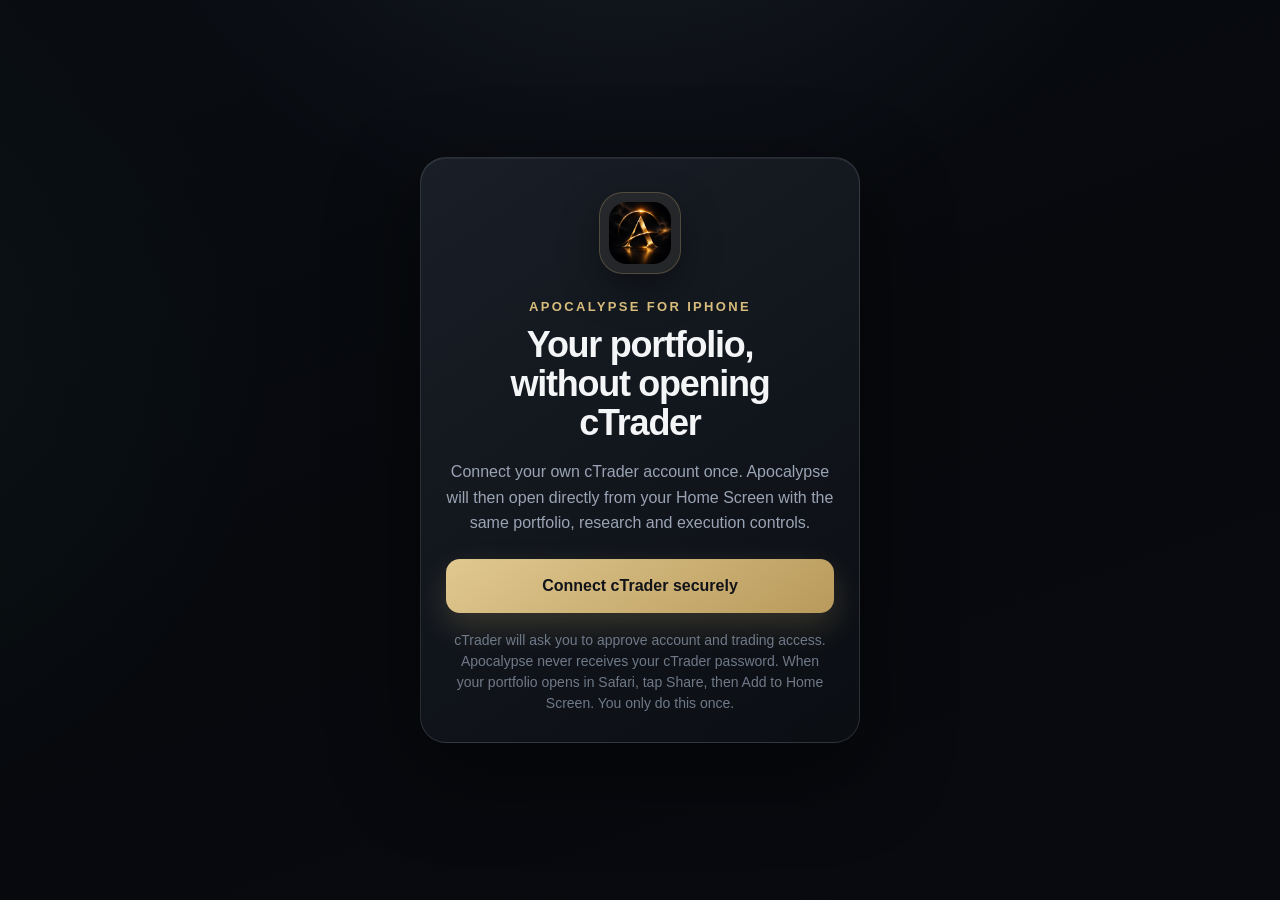
==== app/index.html @ 732d8599 "Deploy app from Apocalypse 5e89bddd8212" ====
<!doctype html>
<html lang="en">
  <head>
    <meta charset="UTF-8" />
    <meta name="viewport" content="width=device-width, initial-scale=1, viewport-fit=cover" />
    <meta
      http-equiv="Content-Security-Policy"
      content="default-src 'self'; connect-src 'self' https://*.workers.dev; img-src 'self' data:; font-src 'self'; style-src 'self' 'unsafe-inline'; script-src 'self'; manifest-src 'self'; worker-src 'self'; base-uri 'none'; form-action 'none'"
    />
    <meta name="color-scheme" content="dark" />
    <meta name="theme-color" content="#07090d" />
    <meta name="referrer" content="no-referrer" />
    <meta name="robots" content="noindex, nofollow, noarchive" />
    <meta name="apple-mobile-web-app-capable" content="yes" />
    <meta name="apple-mobile-web-app-status-bar-style" content="black-translucent" />
    <meta name="apple-mobile-web-app-title" content="Apocalypse" />
    <link rel="manifest" href="./manifest.webmanifest" />
    <link rel="apple-touch-icon" sizes="180x180" href="./icons/icon-180.png" />
    <link rel="icon" sizes="192x192" href="./icons/icon-192.png" type="image/png" />
    <title>Apocalypse</title>
    <script type="module" crossorigin src="../assets/app-BfrAyqJ_.js"></script>
    <link rel="stylesheet" crossorigin href="../assets/style-B-GkN7nJ.css">
  </head>
  <body>
    <div id="app" aria-live="polite"></div>
  </body>
</html>
---- assets/style-B-GkN7nJ.css ----
:root{--lightningcss-light: ;--lightningcss-dark:initial;color-scheme:dark;--font-caption:.75rem;--font-label:.8125rem;--font-secondary:.875rem;--font-compact:.9375rem;--font-body:1rem;color:#f3f5f7;background:#07090d;font-family:-apple-system,BlinkMacSystemFont,SF Pro Text,SF Pro Display,Inter,Segoe UI,sans-serif}html,body,#app{min-height:100%}html{-webkit-text-size-adjust:100%;-moz-text-size-adjust:100%;text-size-adjust:100%;font-size:100%}body{min-height:100vh;min-height:100dvh;font-size:var(--font-body);background:radial-gradient(circle at 50% 12%,#d7bc7c29,#0000 22rem),linear-gradient(155deg,#0d1117,#06080c 68%);margin:0}.standalone-entry{min-height:100vh;min-height:100dvh;padding:max(24px, env(safe-area-inset-top)) 20px max(24px, env(safe-area-inset-bottom));place-items:center;display:grid}.standalone-entry-card{text-align:center;background:linear-gradient(145deg,#1a2029f5,#0b0e13f7);border:1px solid #ffffff1f;border-radius:26px;justify-items:center;width:min(440px,100%);padding:34px 25px 28px;display:grid;box-shadow:0 28px 90px #0000007a,inset 0 1px #ffffff0f}.standalone-entry-mark{background:#d7bc7c14;border:1px solid #d7bc7c40;border-radius:24px;place-items:center;width:82px;height:82px;display:grid;box-shadow:0 16px 38px #0000005c}.standalone-entry-mark img{border-radius:18px;width:62px;height:62px}.standalone-entry-kicker{color:#d7bc7c;letter-spacing:.18em;font-size:var(--font-label);margin:25px 0 0;font-weight:850}.standalone-entry h1{letter-spacing:-.035em;max-width:330px;margin:12px 0 0;font-size:clamp(1.7rem,8vw,2.25rem);line-height:1.08}.standalone-entry-copy{color:#9aa4b4;font-size:var(--font-body);margin:17px 0 0;line-height:1.58}.standalone-connect{color:#111318;width:100%;min-height:54px;font-size:var(--font-body);background:linear-gradient(145deg,#e0c88f,#b99a5c);border-radius:14px;place-items:center;margin-top:24px;font-weight:850;text-decoration:none;display:grid;box-shadow:0 13px 32px #d7bc7c33}.standalone-entry small{color:#6f7988;font-size:var(--font-secondary);margin-top:17px;line-height:1.5}.standalone-entry-error{color:#ff9aa8;width:100%;font-size:var(--font-secondary);background:#ff738717;border:1px solid #ff738757;border-radius:12px;margin:19px 0 0;padding:11px 12px;line-height:1.45}.standalone-account-list{gap:10px;width:100%;margin-top:23px;display:grid}.standalone-account-option{color:#f3f5f7;text-align:left;width:100%;min-height:64px;font:inherit;-webkit-tap-highlight-color:transparent;background:#d7bc7c12;border:1px solid #d7bc7c3d;border-radius:14px;justify-items:start;gap:4px;padding:13px 15px;display:grid}.standalone-account-option strong{font-size:var(--font-body)}.standalone-account-option span{color:#929dad;font-size:var(--font-secondary)}.standalone-account-option:active{transform:scale(.985)}.standalone-account-option:disabled{opacity:.48}.standalone-account-option[data-loading=true]{opacity:1;border-color:#d7bc7c9e}.launch-screen{z-index:200;background:radial-gradient(circle at 50% 42%,#d7bc7c1a,#0000 16rem),radial-gradient(circle at 50% 112%,#4bd4a00f,#0000 25rem),linear-gradient(155deg,#0d1117,#06080c 68%);place-items:center;padding:28px;display:grid;position:fixed;inset:0}.launch-screen-core{z-index:1;text-align:center;justify-items:center;display:grid;position:relative;transform:translateY(-2vh)}.launch-emblem>span{backface-visibility:hidden;transform-origin:50%;will-change:transform;border:2px solid #0000;border-top-color:#d7bc7c;border-radius:50%;animation:1.35s linear infinite launch-spin;position:absolute;inset:-10px;transform:translateZ(0)}@keyframes launch-spin{0%{transform:translateZ(0)rotate(0)}to{transform:translateZ(0)rotate(1turn)}}@keyframes spin{to{transform:rotate(1turn)}}:root{--lightningcss-light: ;--lightningcss-dark:initial;color-scheme:dark;font-synthesis:none;--font-caption:.75rem;--font-label:.8125rem;--font-secondary:.875rem;--font-compact:.9375rem;--font-body:1rem;--canvas:#07090d;--canvas-raised:#0b0e13;--surface:#11151cf5;--surface-raised:#151a22;--surface-soft:#11161e;--line:#ffffff16;--line-strong:#ffffff25;--text:#f3f5f7;--muted:#9aa4b3;--quiet:#778291;--buy:#4bd4a0;--buy-strong:#79e7bd;--buy-soft:#4bd4a01f;--sell:#ff7387;--sell-strong:#ff9aa8;--sell-soft:#ff73871f;--gold:#d7bc7c;--gold-soft:#d7bc7c1f;--blue:#7898ff;--blue-soft:#7898ff1f;--amber:#f4ba67;--amber-soft:#f4ba671f;--portfolio:#0a84ff;--portfolio-soft:#0a84ff21;--radius-large:24px;--radius-medium:17px;--radius-small:12px;--shadow:0 18px 54px #00000047;font-family:-apple-system,BlinkMacSystemFont,SF Pro Text,SF Pro Display,Inter,Segoe UI,sans-serif}*{box-sizing:border-box}[hidden]{display:none!important}html{background:var(--canvas);-webkit-text-size-adjust:100%;-moz-text-size-adjust:100%;text-size-adjust:100%;overscroll-behavior-y:none;min-width:280px;min-height:100%;font-size:100%;overflow-x:hidden}body{min-width:280px;min-height:100vh;color:var(--text);font-size:var(--font-body);background:radial-gradient(circle at 50% -18rem, #717faa29, transparent 34rem), radial-gradient(circle at -10rem 24rem, #33a07912, transparent 27rem), linear-gradient(160deg, #090c11 0%, var(--canvas) 50%, #080a0f 100%);margin:0;overflow-x:hidden}body:before{z-index:-1;content:"";pointer-events:none;background-image:linear-gradient(#ffffff03 1px,#0000 1px),linear-gradient(90deg,#ffffff03 1px,#0000 1px);background-size:48px 48px;position:fixed;inset:0;-webkit-mask-image:linear-gradient(#000,#0000 70%);mask-image:linear-gradient(#000,#0000 70%)}body.launch-screen-open,body.entry-confirmation-open,body.activity-dialog-open,body.notifications-dialog-open,body.private-config-dialog-open,body.trading-status-dialog-open,body.guide-dialog-open,body.daily-alpha-run-dialog-open,body.ideas-method-dialog-open,html.modal-isolation-active,body.modal-isolation-active{overflow:hidden}body.modal-isolation-active{top:var(--modal-scroll-top,0);left:var(--modal-scroll-left,0);width:100%;position:fixed}dialog[open]{overscroll-behavior:contain}.launch-screen{z-index:200;opacity:1;background:radial-gradient(circle at 50% 42%,#d7bc7c1a,#0000 16rem),radial-gradient(circle at 50% 112%,#4bd4a00f,#0000 25rem),linear-gradient(155deg,#0d1117,#06080c 68%);place-items:center;padding:28px;transition:opacity .42s,visibility .42s;display:grid;position:fixed;inset:0}.launch-screen:before{content:"";background-image:linear-gradient(#ffffff03 1px,#0000 1px),linear-gradient(90deg,#ffffff03 1px,#0000 1px);background-size:46px 46px;position:absolute;inset:0;-webkit-mask-image:radial-gradient(circle,#000,#0000 68%);mask-image:radial-gradient(circle,#000,#0000 68%)}.launch-screen[data-state=leaving]{visibility:hidden;opacity:0;pointer-events:none}.launch-screen-core{z-index:1;text-align:center;justify-items:center;transition:transform .42s;display:grid;position:relative;transform:translateY(-2vh)}.launch-screen[data-state=leaving] .launch-screen-core{transform:translateY(-3vh)scale(.985)}.launch-emblem{border:1px solid #d7bc7c2b;border-radius:50%;place-items:center;width:96px;height:96px;margin-bottom:25px;display:grid;position:relative;box-shadow:0 0 65px #d7bc7c17}.launch-emblem:before,.launch-emblem:after{content:"";border-radius:50%;position:absolute}.launch-emblem:before{border:1px solid #d7bc7c1f;inset:-10px}.launch-emblem:after{border:1px solid #ffffff12;inset:9px}.launch-emblem>span{border:2px solid #0000;border-top-color:var(--gold);backface-visibility:hidden;transform-origin:50%;will-change:transform;border-radius:50%;animation:1.35s linear infinite launch-spin;position:absolute;inset:-10px;transform:translateZ(0)}.launch-emblem img{z-index:2;filter:drop-shadow(0 10px 24px #00000073);border-radius:18px;width:62px;height:62px;position:relative}.launch-screen-core>p{color:var(--gold);font-size:var(--font-label);letter-spacing:.2em;margin:0;font-weight:850}.launch-screen-core>h2{color:#eef0f3;letter-spacing:-.035em;margin:10px 0 0;font-size:clamp(1.25rem,5vw,1.65rem);font-weight:730}.launch-progress{background:linear-gradient(90deg,#0000,#d7bc7c38,#0000);border-radius:999px;width:154px;height:2px;margin-top:26px}button,input{font:inherit}button{cursor:pointer;-webkit-tap-highlight-color:transparent}button:disabled,input:disabled{cursor:wait;opacity:.55}button:focus-visible,input:focus-visible{outline-offset:3px;outline:2px solid #7898ffcc}.sr-only{clip:rect(0, 0, 0, 0);white-space:nowrap;border:0;width:1px;height:1px;padding:0;position:absolute;overflow:hidden}.dashboard-shell{width:min(1240px,100%);padding:max(20px, calc(env(safe-area-inset-top) + 8px)) 18px max(34px, env(safe-area-inset-bottom));margin:0 auto}.topbar{z-index:20;top:max(8px, calc(env(safe-area-inset-top) + 8px));background:linear-gradient(#07090d 72%,#07090d00);justify-content:space-between;align-items:center;gap:18px;min-height:72px;margin:0 -8px;padding:10px 8px;display:flex;position:sticky}.brand-lockup,.brand-copy,.connection-pill,.net-worth-heading,.net-worth-meta,.health-card-heading,.panel-heading,.position-card-header,.position-identity,.position-status,.chart-heading,.position-sizing>div,.queue-identity{align-items:center;display:flex}.brand-lockup{gap:12px;min-width:0}.brand-mark{filter:drop-shadow(0 8px 15px #00000061);flex:0 0 42px;width:42px;height:42px;position:relative}.brand-mark img{width:100%;height:100%;display:block}.brand-copy{flex-direction:column;align-items:flex-start;gap:5px;min-width:0}.brand-copy h1{letter-spacing:.16em;margin:0;font-size:clamp(1.02rem,3vw,1.22rem);font-weight:800;line-height:1}.connection-pill{max-width:100%;color:var(--muted);font-size:var(--font-secondary);white-space:nowrap;gap:7px;font-weight:600}.connection-pill span:last-child{text-overflow:ellipsis;overflow:hidden}.connection-dot{background:var(--amber);width:6px;height:6px;box-shadow:0 0 0 3px var(--amber-soft);border-radius:50%;flex:0 0 6px}.connection-pill[data-state=ready] .connection-dot{background:var(--buy);box-shadow:0 0 0 3px var(--buy-soft)}.connection-pill[data-state=error] .connection-dot{background:var(--sell);box-shadow:0 0 0 3px var(--sell-soft)}.topbar-actions{flex:none;align-items:center;gap:8px;display:flex}.guide-button,.activity-button,.notification-button,.private-config-button{border:1px solid var(--line-strong);width:44px;height:44px;color:var(--muted);background:#ffffff08;border-radius:12px;place-items:center;padding:0;transition:border-color .16s,background .16s,color .16s,transform .16s;display:grid}.guide-button:hover,.activity-button:hover,.notification-button:hover,.private-config-button:hover{background:var(--gold-soft);color:var(--gold);border-color:#d7bc7c5c;transform:translateY(-1px)}.guide-button svg,.activity-button svg,.notification-button svg,.private-config-button svg{fill:none;stroke:currentColor;stroke-linecap:round;stroke-linejoin:round;stroke-width:1.7px;width:20px;height:20px;overflow:visible}.notification-button,.private-config-button{position:relative}.private-config-indicator{background:var(--amber);box-sizing:content-box;border:2px solid #131820;border-radius:50%;width:7px;height:7px;position:absolute;bottom:6px;right:6px}.private-config-button[data-state=ready] .private-config-indicator{background:var(--buy)}.private-config-button[data-state=missing]{color:var(--amber);border-color:#f4ba6757}.notification-button[data-state=attention]{background:var(--sell-soft);color:var(--sell-strong);border-color:#ff738775}.notification-button[data-state=attention]:hover{color:#ffc0c9;background:#ff73872e;border-color:#ff7387ad}.notification-count{border:2px solid var(--canvas);background:var(--sell);color:#1b070a;min-width:16px;height:16px;font-size:var(--font-caption);font-variant-numeric:tabular-nums;border-radius:999px;place-items:center;padding:0 4px;font-weight:900;line-height:1;display:grid;position:absolute;top:-5px;right:-5px}.pull-refresh-indicator{--pull-distance:0px;--pull-rotation:0deg;z-index:24;top:calc(env(safe-area-inset-top) + 82px);min-height:42px;color:var(--muted);font-size:var(--font-secondary);opacity:0;pointer-events:none;transform:translate(-50%, calc(-100% - 18px + var(--pull-distance)));-webkit-backdrop-filter:blur(18px)saturate(130%);backdrop-filter:blur(18px)saturate(130%);background:#10141bf0;border:1px solid #d7bc7c47;border-radius:999px;align-items:center;gap:9px;padding:7px 13px 7px 8px;font-weight:760;transition:opacity .14s,border-color .16s,color .16s,transform 80ms linear;display:flex;position:fixed;left:50%;box-shadow:0 14px 34px #00000052,inset 0 1px #ffffff0d}.pull-refresh-indicator[data-state=pulling],.pull-refresh-indicator[data-state=ready],.pull-refresh-indicator[data-state=refreshing],.pull-refresh-indicator[data-state=complete],.pull-refresh-indicator[data-state=error]{opacity:1}.pull-refresh-symbol{background:var(--gold-soft);width:28px;height:28px;color:var(--gold);border:1px solid #d7bc7c38;border-radius:50%;flex:0 0 28px;place-items:center;display:grid}.pull-refresh-symbol svg{fill:none;stroke:currentColor;stroke-linecap:round;stroke-linejoin:round;stroke-width:1.8px;width:15px;transform:rotate(var(--pull-rotation));transition:transform 90ms linear}.pull-refresh-indicator[data-state=ready]{color:var(--text);border-color:#d7bc7c85}.pull-refresh-indicator[data-state=refreshing] .pull-refresh-symbol svg{animation:.8s linear infinite spin}.pull-refresh-indicator[data-state=complete]{color:var(--buy-strong);border-color:#4bd4a061}.pull-refresh-indicator[data-state=error]{color:var(--sell-strong);border-color:#ff73876b}.net-worth-panel,.health-card,.panel{border:1px solid var(--line);box-shadow:var(--shadow)}.net-worth-panel{border-radius:var(--radius-large);background:radial-gradient(circle at 90% 15%,#d7bc7c17,#0000 18rem),linear-gradient(135deg,#1d232cfa,#0d1117fa);grid-template-columns:minmax(0,1fr) minmax(250px,.42fr);align-items:center;gap:clamp(24px,4vw,52px);min-height:210px;padding:clamp(26px,5vw,48px);display:grid;position:relative;overflow:hidden}.net-worth-overview{min-width:0}.net-worth-panel:after{content:"";pointer-events:none;border:1px solid #d7bc7c1c;border-radius:50%;width:280px;height:280px;position:absolute;bottom:-96px;right:-48px;box-shadow:0 0 0 34px #d7bc7c06,0 0 0 68px #d7bc7c05}.net-worth-heading{z-index:1;justify-content:space-between;gap:18px;position:relative}.net-worth-badges{flex-direction:column;flex:none;align-items:flex-end;gap:7px;display:flex}.eyebrow{color:var(--muted);font-size:var(--font-secondary);letter-spacing:.16em;text-transform:uppercase;margin:0 0 9px;font-weight:800}.net-worth-value{font-variant-numeric:tabular-nums;letter-spacing:-.06em;font-size:clamp(2.35rem,8vw,4.65rem);font-weight:760;line-height:.98;display:block}.live-badge,.count-badge{border:1px solid var(--line-strong);color:var(--muted);font-size:var(--font-label);letter-spacing:.08em;border-radius:999px;flex:none;font-weight:800}.live-badge{background:var(--buy-soft);color:var(--buy-strong);border-color:#4bd4a040;align-self:flex-start;padding:7px 10px}.count-badge{text-align:center;min-width:28px;padding:6px 9px}.net-worth-meta{z-index:1;color:var(--muted);font-size:var(--font-compact);align-items:stretch;gap:0;margin-top:23px;position:relative}.net-worth-stat{align-content:center;gap:4px;min-width:150px;padding-right:28px;display:grid}.net-worth-stat+.net-worth-stat{border-left:1px solid var(--line-strong);padding-left:28px;padding-right:0}.net-worth-meta strong{color:var(--text);font-variant-numeric:tabular-nums;font-size:1.08rem}.net-worth-meta small{color:var(--quiet);font-size:var(--font-label)}.nasdaq-day-card{z-index:1;background:radial-gradient(circle at 100% 0,#f4ba6721,#0000 58%),linear-gradient(135deg,#f4ba6713,#ffffff06 72%);border:1px solid #f4ba6740;border-radius:18px;grid-template-columns:42px minmax(0,1fr);align-items:center;gap:14px;min-width:0;min-height:142px;padding:22px;display:grid;position:relative;overflow:hidden;box-shadow:inset 0 1px #ffffff0e,0 14px 34px #0003}.nasdaq-day-mark{background:var(--amber-soft);width:42px;height:42px;color:var(--amber);font-size:var(--font-body);border:1px solid #f4ba6745;border-radius:13px;place-items:center;font-weight:900;display:grid}.nasdaq-day-copy{z-index:1;gap:4px;min-width:0;display:grid;position:relative}.nasdaq-day-copy>span{color:var(--quiet);font-size:var(--font-caption);letter-spacing:.1em;font-weight:850}.nasdaq-day-copy>strong{color:var(--amber);letter-spacing:-.02em;font-size:1.08rem}.nasdaq-day-copy>small{color:var(--muted);font-size:var(--font-label);line-height:1.4}.nasdaq-day-card[data-state=open] .nasdaq-day-mark{background:var(--buy-soft);color:var(--buy-strong);border-color:#4bd4a040}.nasdaq-day-card[data-state=open]{background:radial-gradient(circle at 100% 0,#4bd4a01f,#0000 58%),linear-gradient(135deg,#4bd4a011,#ffffff06 72%);border-color:#4bd4a038}.nasdaq-day-card[data-state=open] .nasdaq-day-copy>strong{color:var(--buy-strong)}.positive{color:var(--buy-strong)!important}.negative{color:var(--sell-strong)!important}.neutral{color:var(--text)!important}.trade-composer{grid-template-columns:repeat(2,minmax(0,1fr));gap:10px;margin-top:12px;display:grid}.prompt-form{border:1px solid var(--line);border-radius:var(--radius-medium);background:#0f131af5;grid-template-columns:minmax(0,1fr) auto;min-width:0;transition:border-color .16s,box-shadow .16s;display:grid;overflow:hidden;box-shadow:0 12px 35px #0003}.prompt-form:focus-within{box-shadow:0 0 0 3px #7898ff14}.buy-prompt:focus-within{border-color:#4bd4a066}.sell-prompt:focus-within{border-color:#ff738766}.prompt-form input{width:100%;min-width:0;min-height:58px;color:var(--text);font-size:var(--font-body);text-transform:uppercase;background:0 0;border:0;outline:0;padding:0 18px;font-weight:650}.prompt-form input::placeholder{color:var(--quiet);text-transform:none;font-weight:500}.prompt-form button{min-width:92px;font-size:var(--font-secondary);letter-spacing:.09em;border:0;border-radius:11px;margin:6px;padding:0 17px;font-weight:900;transition:filter .16s,transform .16s}.prompt-form button:hover{filter:brightness(1.08);transform:translateY(-1px)}.buy-prompt button{background:var(--buy);color:#07120e}.sell-prompt button{background:var(--sell);color:#19080b}.notice{z-index:90;bottom:max(18px, env(safe-area-inset-bottom));border:1px solid var(--line-strong);width:min(390px,100% - 24px);color:var(--text);opacity:0;-webkit-backdrop-filter:blur(18px);backdrop-filter:blur(18px);pointer-events:none;background:#151a22f0;border-radius:15px;grid-template-columns:auto minmax(0,1fr);align-items:center;gap:11px;padding:12px 14px;transition:opacity .18s,transform .18s;display:grid;position:fixed;left:50%;overflow:hidden;transform:translate(-50%,10px)scale(.985);box-shadow:0 18px 56px #0000006b,inset 0 1px #ffffff0b}.notice.is-visible{opacity:1;transform:translate(-50%)scale(1)}.notice-icon{background:var(--gold-soft);width:28px;height:28px;color:var(--gold);font-size:var(--font-secondary);border:1px solid #d7bc7c40;border-radius:50%;place-items:center;font-weight:900;display:grid}.notice-copy{gap:2px;min-width:0;display:grid}.notice-copy strong{font-size:var(--font-compact);font-weight:740;line-height:1.35}.notice-copy small{color:var(--muted);font-size:var(--font-label);line-height:1.4}.notice[data-kind=success]{border-color:#4bd4a042}.notice[data-kind=success] .notice-icon{background:var(--buy-soft);color:var(--buy-strong);border-color:#4bd4a047}.notice[data-kind=warning]{border-color:#f4ba674d}.notice[data-kind=warning] .notice-icon{background:var(--amber-soft);color:var(--amber);border-color:#f4ba674d}.notice[data-kind=error]{border-color:#ff73874d}.notice[data-kind=error] .notice-icon{background:var(--sell-soft);color:var(--sell-strong);border-color:#ff73874d}.health-grid{grid-template-columns:minmax(0,1fr);align-items:start;margin-top:10px;display:grid}.health-card{border-radius:var(--radius-medium);background:var(--surface);min-width:0;min-height:112px;padding:18px 20px}.health-card-heading{color:var(--muted);font-size:var(--font-secondary);justify-content:space-between;gap:14px;font-weight:700}.health-card-heading strong{color:var(--text);font-variant-numeric:tabular-nums;font-size:1.04rem}.health-card-heading small{color:var(--muted);font-size:var(--font-secondary);font-weight:650}.margin-track{background:#090c11;border:1px solid #ffffff0e;border-radius:999px;height:11px;margin:16px 0 10px;position:relative;overflow:hidden}.margin-track:before,.margin-track:after{z-index:2;content:"";background:#ffffff24;width:1px;position:absolute;top:0;bottom:0}.margin-track:before{left:50%}.margin-track:after{left:80%}.margin-track>span{border-radius:inherit;background:linear-gradient(90deg, #4a9d82, var(--buy));width:0;height:100%;transition:width .42s,background .22s;display:block;box-shadow:0 0 16px #4bd4a040}.margin-budget[data-tone=warning] .margin-track>span{background:linear-gradient(90deg, var(--buy), var(--amber));box-shadow:0 0 16px #f4ba673d}.margin-budget[data-tone=danger] .margin-track>span{background:linear-gradient(90deg, var(--amber), var(--sell));box-shadow:0 0 16px #ff738740}.health-card>small{color:var(--quiet);font-size:var(--font-secondary)}.system-notifications-list{overscroll-behavior:contain;scrollbar-color:var(--line-strong) transparent;gap:7px;max-height:min(570px,100dvh - 230px);margin-top:20px;display:grid;overflow-y:auto}.notifications-summary{color:var(--muted);font-size:var(--font-secondary);margin-top:5px;display:block}.notifications-empty{border:1px dashed var(--line);min-height:170px;color:var(--muted);text-align:center;border-radius:15px;place-content:center;justify-items:center;gap:9px;display:grid}.notifications-empty span{background:var(--buy-soft);width:38px;height:38px;color:var(--buy-strong);border:1px solid #4bd4a038;border-radius:12px;place-items:center;font-weight:900;display:grid}.notifications-empty strong{font-size:var(--font-compact)}.notifications-dialog .activity-card{background:radial-gradient(circle at 100% 0,#ff738712,#0000 16rem),linear-gradient(145deg,#1a2029,#0e1218)}.system-notification-row{background:#ff73870b;border:1px solid #ff738724;border-radius:13px;grid-template-columns:minmax(0,1fr) auto;align-items:center;gap:10px;padding:11px 12px;display:grid}.system-notification-row+.system-notification-row{margin-top:1px}.system-notification-row p{color:var(--text);font-size:var(--font-secondary);margin:0;font-weight:650;line-height:1.4}.notification-resolve-button{border:1px solid var(--line-strong);min-height:34px;color:var(--muted);font-size:var(--font-label);background:#ffffff09;border-radius:9px;padding:0 10px;font-weight:780}.notification-resolve-button:hover{color:var(--buy-strong);border-color:#4bd4a047}.notification-resolve-button.confirming{background:var(--amber-soft);color:var(--amber);border-color:#f4ba6759}.panel{border-radius:var(--radius-large);background:var(--surface);margin-top:12px;padding:clamp(17px,3vw,24px)}.panel-heading{justify-content:space-between;gap:14px}.panel-heading h2{letter-spacing:-.025em;margin:0;font-size:1.22rem}.portfolio-heading{align-items:flex-end}.updated-time{color:var(--quiet);font-size:var(--font-secondary);white-space:nowrap}.portfolio-tabs{border:1px solid var(--line);background:#0b0f14;border-radius:15px;grid-template-columns:repeat(2,minmax(0,1fr));gap:7px;margin:20px 0 14px;padding:5px;display:grid}.portfolio-tab{min-height:50px;color:var(--muted);font-size:var(--font-compact);background:0 0;border:1px solid #0000;border-radius:11px;justify-content:center;align-items:center;gap:10px;font-weight:760;transition:color .16s,background .16s,border-color .16s;display:flex}.portfolio-tab strong{min-width:23px;height:23px;color:inherit;font-size:var(--font-label);background:#ffffff0e;border-radius:999px;place-items:center;display:grid}.portfolio-tab[data-side=buy][aria-selected=true]{background:var(--buy-soft);color:var(--buy-strong);border-color:#4bd4a038}.portfolio-tab[data-side=sell][aria-selected=true]{background:var(--sell-soft);color:var(--sell-strong);border-color:#ff738738}.position-grid{grid-template-columns:repeat(auto-fit,minmax(min(100%,340px),1fr));gap:11px;display:grid}.position-card{border:1px solid var(--line);border-radius:var(--radius-medium);background:linear-gradient(150deg,#171c24fa,#0d1117fa);min-width:0;padding:18px;transition:border-color .18s,transform .18s,box-shadow .18s;position:relative;overflow:hidden;box-shadow:0 14px 38px #0003}.position-card:before{content:"";background:linear-gradient(90deg,#0000,#4bd4a09e,#0000);height:1px;position:absolute;top:0;left:24px;right:24px}.position-card[data-side=sell]:before{background:linear-gradient(90deg,#0000,#ff73879e,#0000)}.position-card:hover{border-color:var(--line-strong);transform:translateY(-2px);box-shadow:0 18px 46px #00000047}.position-card-header{justify-content:space-between;align-items:flex-start;gap:14px}.position-identity{gap:11px;min-width:0}.position-monogram{background:var(--buy-soft);width:42px;height:42px;color:var(--buy-strong);font-size:var(--font-secondary);letter-spacing:-.02em;border:1px solid #4bd4a038;border-radius:12px;flex:0 0 42px;place-items:center;font-weight:900;display:grid}.position-monogram[data-side=sell]{background:var(--sell-soft);color:var(--sell-strong);border-color:#ff738738}.position-identity h3{letter-spacing:-.02em;margin:0;font-size:1.08rem}.position-identity p{max-width:170px;color:var(--muted);font-size:var(--font-secondary);text-overflow:ellipsis;white-space:nowrap;margin:4px 0 0;overflow:hidden}.stock-price{font-variant-numeric:tabular-nums;letter-spacing:.01em;font-weight:760;color:#cbd2dc!important;font-size:var(--font-label)!important}.stock-price[data-state=loading]{font-weight:650;color:var(--quiet)!important}.position-outcome{flex:none;justify-items:end;gap:4px;display:grid}.position-outcome span{color:var(--quiet);font-size:var(--font-label)}.position-pnl{color:var(--text);font-size:var(--font-body);font-variant-numeric:tabular-nums;white-space:nowrap}.thesis-conviction{--conviction-color:var(--buy);justify-items:end;gap:3px;margin-top:5px;display:grid}.thesis-conviction[data-level="1"]{--conviction-color:var(--sell)}.thesis-conviction[data-level="2"]{--conviction-color:var(--amber)}.thesis-conviction[data-level="3"]{--conviction-color:#77c99f}.thesis-conviction[data-level="4"],.thesis-conviction[data-level="5"]{--conviction-color:var(--buy)}.thesis-conviction-bars{align-items:stretch;gap:3px;height:15px;display:flex}.thesis-conviction-bars i{background:#354151;border-radius:3px;width:7px;display:block}.thesis-conviction-bars i.active{background:var(--conviction-color);box-shadow:0 0 8px #4bd4a038}.thesis-conviction[data-level="1"] .thesis-conviction-bars i.active{box-shadow:0 0 8px #ff73873d}.thesis-conviction[data-level="2"] .thesis-conviction-bars i.active{box-shadow:0 0 8px #f4ba6738}.thesis-conviction>small{color:var(--muted);font-size:var(--font-label);white-space:nowrap;font-weight:680;line-height:1}.thesis-conviction[data-level="1"]>small{color:var(--sell-strong)}.thesis-conviction[data-level="2"]>small{color:var(--amber)}.thesis-conviction[data-state=loading]{animation:1.8s ease-in-out infinite breathe}.position-status{justify-content:space-between;gap:8px;min-height:28px;margin-top:14px}.signal-badge,.protection-pill{border:1px solid var(--line);min-height:25px;font-size:var(--font-label);white-space:nowrap;border-radius:999px;align-items:center;padding:0 9px;font-weight:790;display:inline-flex}.signal-badge.strongly-bullish,.signal-badge.bullish{background:var(--buy-soft);color:var(--buy-strong);border-color:#4bd4a03d}.signal-badge.strongly-bearish,.signal-badge.bearish{background:var(--sell-soft);color:var(--sell-strong);border-color:#ff73873d}.signal-badge.neutral,.signal-badge.loading,.signal-badge.pending{background:#ffffff09;color:var(--muted)!important}.signal-badge.loading{animation:1.8s ease-in-out infinite breathe}.protection-pill.protected{color:var(--buy-strong);border-color:#4bd4a029}.protection-pill.attention{color:var(--sell-strong);border-color:#ff738733}.position-chart{background:#06090d85;border:1px solid #ffffff0e;border-radius:13px;margin-top:11px;padding:10px 10px 4px;overflow:hidden}.chart-heading{justify-content:space-between;gap:10px;padding:0 2px 6px}.chart-heading span{color:var(--quiet);font-size:var(--font-label);font-weight:650}.chart-heading strong{color:var(--muted);font-size:var(--font-label);letter-spacing:.06em}.strategy-chart{width:100%;height:128px;display:block;overflow:visible}.chart-grid{stroke:#ffffff0d;stroke-width:1px}.chart-line{fill:none;stroke:var(--buy);stroke-linecap:round;stroke-linejoin:round;stroke-width:2.4px;vector-effect:non-scaling-stroke}.chart-area{fill:#4bd4a013}.position-card[data-side=sell] .chart-line{stroke:var(--sell)}.position-card[data-side=sell] .chart-area{fill:#ff738711}.chart-latest{fill:var(--buy-strong);stroke:#0c1116;stroke-width:2px;vector-effect:non-scaling-stroke}.position-card[data-side=sell] .chart-latest{fill:var(--sell-strong)}.chart-level{stroke-width:1px;stroke-dasharray:4 5;vector-effect:non-scaling-stroke}.chart-level.entry{stroke:#d7bc7cad}.chart-level.stop{stroke:#ff7387b8}.chart-level-label{font-family:inherit;font-size:var(--font-caption);letter-spacing:.03em;font-weight:800}.chart-level-label.entry{fill:var(--gold)}.chart-level-label.stop{fill:var(--sell-strong)}.chart-placeholder{height:128px;color:var(--quiet);font-size:var(--font-secondary);background:linear-gradient(100deg,#0000,#ffffff06,#0000) 0 0/200% 100%;place-items:center;animation:1.8s linear infinite shimmer;display:grid}.position-sizing>div{color:var(--quiet);font-size:var(--font-label);justify-content:space-between;gap:10px}.position-sizing strong{color:var(--muted);font-size:var(--font-label);font-weight:700}.fill-track{background:#ffffff0f;border-radius:999px;height:5px;margin-top:8px;overflow:hidden}.fill-track>span{border-radius:inherit;background:linear-gradient(90deg, #3c9878, var(--buy));height:100%;transition:width .42s;display:block}.position-card[data-side=sell] .fill-track>span{background:linear-gradient(90deg, #ad5261, var(--sell))}.position-card-footer{border:0;justify-content:flex-end;margin-top:15px;padding:0;display:flex}.close-button,.small-button,.entry-cancel-button,.entry-dialog-action{border:1px solid var(--line-strong);min-height:38px;color:var(--muted);font-size:var(--font-secondary);background:#ffffff09;border-radius:10px;font-weight:760;transition:border-color .15s,background .15s,color .15s}.close-button{padding:0 13px}.close-button:hover{background:var(--sell-soft);color:var(--sell-strong);border-color:#ff73874d}.close-button.confirming{background:var(--sell-soft);color:var(--sell-strong);border-color:#ff73876b}.empty-state{border:1px dashed var(--line);border-radius:var(--radius-medium);min-height:140px;color:var(--quiet);font-size:var(--font-compact);text-align:center;grid-column:1/-1;place-items:center;display:grid}.closure-panel,.queue-panel{background:#0f1319f5}.queue-list{gap:7px;margin-top:15px;display:grid}.queue-row,.closure-row{border:1px solid var(--line);background:#ffffff05;border-radius:13px;grid-template-columns:minmax(140px,.6fr) minmax(180px,1.4fr) auto;align-items:center;gap:16px;min-height:66px;padding:11px 13px;display:grid}.queue-identity{flex-direction:column;align-items:flex-start;gap:3px;min-width:0}.queue-identity strong{font-size:var(--font-compact)}.queue-identity span,.queue-status{color:var(--muted);font-size:var(--font-secondary)}.queue-status{flex-wrap:wrap;align-items:center;gap:7px 10px;min-width:0;display:flex}.queue-reason{color:#d7bd85;background:#e8b75c12;border:1px solid #e8b75c2e;border-radius:999px;align-items:center;gap:7px;min-height:23px;padding:3px 9px;font-weight:750;line-height:1.25;display:inline-flex}.queue-reason:before{content:"";background:#e4b85f;border-radius:50%;flex:0 0 5px;width:5px;height:5px;box-shadow:0 0 0 3px #e4b85f14}.queue-expiry{color:var(--quiet);white-space:nowrap}.small-button{min-width:70px;padding:0 11px}.danger-outline:hover{color:var(--sell-strong);border-color:#ff73874d}.danger-outline.confirming{background:var(--sell-soft);color:var(--sell-strong);border-color:#ff738761}.small-button.cancellation-in-progress,.small-button.cancellation-in-progress:disabled{color:#d7bd85;cursor:progress;opacity:1;background:#e8b75c12;border-color:#e8b75c33}.daily-alpha-panel{background:radial-gradient(circle at 8% 0,#4bd4a00e,#0000 22rem),radial-gradient(circle at 92% 0,#ff73870d,#0000 22rem),linear-gradient(155deg,#141921fa,#0b0e13fc);position:relative;overflow:hidden}.daily-alpha-panel:before{content:"";background:linear-gradient(90deg,#0000,#d7bc7c61,#0000);height:1px;position:absolute;top:0;left:12%;right:12%}.daily-alpha-heading{grid-template-columns:minmax(0,1fr) minmax(220px,260px);align-items:end;gap:26px;padding:2px 2px 22px;display:grid}.daily-alpha-heading-copy{min-width:0}.daily-alpha-title-row{justify-content:space-between;align-items:center;gap:12px;display:flex}.daily-alpha-heading-actions{justify-items:stretch;gap:7px;width:100%;display:grid}.ideas-method-button{width:38px;height:38px;color:var(--muted);background:#ffffff0b;border:1px solid #ffffff1a;border-radius:12px;flex:0 0 38px;place-items:center;padding:0;transition:border-color .16s,background .16s,color .16s,transform .16s;display:grid;box-shadow:inset 0 1px #ffffff09}.ideas-method-button strong{font-size:1rem;font-weight:800;line-height:1}.ideas-method-button:hover{color:var(--text);background:#ffffff13;border-color:#ffffff2e;transform:translateY(-1px)}.daily-alpha-run-button{color:#17140d;width:100%;min-height:52px;font-size:var(--font-secondary);letter-spacing:.01em;white-space:nowrap;background:linear-gradient(#e5d19e,#c9a960);border:1px solid #ebd5a09e;border-radius:15px;justify-content:center;align-items:center;gap:7px;padding:11px 18px;transition:filter .16s,transform .16s,box-shadow .16s;display:inline-flex;box-shadow:inset 0 1px #ffffff61,0 9px 24px #9d7d3529}.daily-alpha-run-button:hover:not(:disabled){filter:brightness(1.05);transform:translateY(-1px);box-shadow:inset 0 1px #ffffff6b,0 11px 28px #9d7d3533}.daily-alpha-run-button:disabled{cursor:not-allowed;opacity:.45}.daily-alpha-run-button[data-state=running]{animation:1.8s ease-in-out infinite research-pulse}.daily-alpha-run-button>span{font-size:var(--font-compact);line-height:1}.daily-alpha-run-button strong{font-weight:780}.daily-alpha-schedule{color:var(--quiet);font-size:var(--font-caption);letter-spacing:.01em;white-space:nowrap;justify-content:center;align-items:center;gap:7px;margin:0;font-weight:650;display:flex}.daily-alpha-schedule-icon{opacity:.82;border:1.3px solid;border-radius:50%;flex:0 0 13px;width:13px;height:13px;position:relative}.daily-alpha-schedule-icon:before,.daily-alpha-schedule-icon:after{content:"";background:currentColor;border-radius:999px;position:absolute}.daily-alpha-schedule-icon:before{width:1px;height:4px;top:2px;left:5px}.daily-alpha-schedule-icon:after{width:3px;height:1px;top:5px;left:5px}.daily-alpha-run-strip{width:100%;min-height:57px;color:var(--text);text-align:left;background:linear-gradient(100deg,#d7bc7c13,#ffffff05);border:1px solid #d7bc7c2e;border-radius:14px;grid-template-columns:12px minmax(0,1fr) auto;align-items:center;gap:11px;margin:0 0 14px;padding:10px 12px 12px;display:grid;position:relative;overflow:hidden}.daily-alpha-run-strip[hidden]{display:none}.daily-alpha-run-strip[data-state=failed]{border-color:#f4ba6747}.daily-alpha-run-pulse{background:var(--gold);border-radius:50%;width:8px;height:8px;animation:1.4s ease-in-out infinite breathe;box-shadow:0 0 0 5px #d7bc7c17,0 0 16px #d7bc7c4d}.daily-alpha-run-strip[data-state=failed] .daily-alpha-run-pulse{background:var(--amber);animation:none;box-shadow:0 0 0 5px #f4ba6714}.daily-alpha-run-copy{gap:2px;min-width:0;display:grid}.daily-alpha-run-copy strong{font-size:var(--font-secondary);text-overflow:ellipsis;white-space:nowrap;overflow:hidden}.daily-alpha-run-copy small{color:var(--quiet);font-size:var(--font-caption)}.daily-alpha-run-strip time{color:var(--gold);font-size:var(--font-secondary);font-variant-numeric:tabular-nums;font-weight:850}.daily-alpha-run-track{background:#ffffff0a;height:2px;position:absolute;bottom:0;left:0;right:0}.daily-alpha-run-track i{background:linear-gradient(90deg, var(--gold-muted), var(--gold));width:0;height:100%;transition:width .7s;display:block}.daily-alpha-heading h2{letter-spacing:.06em;margin:0;font-size:clamp(1.35rem,3vw,1.8rem);font-weight:850}.daily-alpha-subtitle{color:var(--muted);font-size:var(--font-secondary);margin:7px 0 0}.daily-alpha-status{border:1px solid var(--line-strong);min-height:28px;color:var(--muted);font-size:var(--font-label);letter-spacing:.045em;text-transform:uppercase;white-space:nowrap;border-radius:999px;justify-self:center;align-items:center;padding:5px 10px;font-weight:800;display:inline-flex}.daily-alpha-status:before{content:"";background:currentColor;border-radius:50%;width:6px;height:6px;margin-right:7px;box-shadow:0 0 0 3px #8c96a624}.daily-alpha-status[data-state=ready]{background:var(--buy-soft);color:var(--buy-strong);border-color:#4bd4a03d}.daily-alpha-status[data-state=stale]{background:var(--amber-soft);color:var(--amber);border-color:#f4ba6740}.daily-alpha-status[data-state=error]{background:var(--sell-soft);color:var(--sell-strong);border-color:#ff738740}.daily-alpha-grid{grid-template-columns:1fr;gap:12px;display:grid}.daily-alpha-side{--alpha-side:var(--buy);--alpha-side-strong:var(--buy-strong);--alpha-side-soft:var(--buy-soft);border:1px solid var(--line);border-top-color:var(--alpha-side);background:#070a0e94;border-radius:18px;min-width:0;overflow:hidden}.daily-alpha-side[data-side=short]{--alpha-side:var(--sell);--alpha-side-strong:var(--sell-strong);--alpha-side-soft:var(--sell-soft)}.daily-alpha-side>header{border-bottom:1px solid var(--line);background:linear-gradient(90deg, var(--alpha-side-soft), transparent 62%);justify-content:space-between;align-items:center;gap:12px;min-height:48px;padding:0 15px;display:flex}.daily-alpha-side>header>div{align-items:center;gap:9px;min-width:0;display:flex}.daily-alpha-side>header strong{color:var(--alpha-side-strong);font-size:var(--font-label);letter-spacing:.075em;text-overflow:ellipsis;white-space:nowrap;font-weight:850;overflow:hidden}.daily-alpha-side>header>span{color:var(--quiet);font-size:var(--font-caption);letter-spacing:.08em;white-space:nowrap;font-weight:850}.daily-alpha-side-signal{background:var(--alpha-side);width:7px;height:7px;box-shadow:0 0 0 4px var(--alpha-side-soft), 0 0 13px var(--alpha-side-soft);border-radius:50%;flex:none}.daily-alpha-column-labels,.daily-alpha-row{grid-template-columns:minmax(68px,.52fr) minmax(96px,.72fr) minmax(0,2fr);gap:12px;display:grid}.daily-alpha-row[data-side=long]{--alpha-side:var(--buy);--alpha-side-strong:var(--buy-strong);--alpha-side-soft:var(--buy-soft)}.daily-alpha-row[data-side=short]{--alpha-side:var(--sell);--alpha-side-strong:var(--sell-strong);--alpha-side-soft:var(--sell-soft)}.daily-alpha-column-labels{color:#596372;font-size:var(--font-caption);letter-spacing:.07em;border-bottom:1px solid #ffffff0b;padding:10px 15px 8px;font-weight:850}.daily-alpha-row{align-items:center;min-height:104px;padding:13px 15px;position:relative}.daily-alpha-row+.daily-alpha-row{border-top:1px solid #ffffff0e}.daily-alpha-row:before{background:var(--alpha-side);content:"";opacity:0;border-radius:999px;width:2px;transition:opacity .16s;position:absolute;top:15px;bottom:15px;left:0}.daily-alpha-row:hover{background:#ffffff05}.daily-alpha-row:hover:before{opacity:.58}.daily-alpha-identity{align-self:start;gap:5px;min-width:0;padding-top:2px;display:grid}.daily-alpha-identity strong{letter-spacing:.02em;font-size:1rem;font-weight:880}.daily-alpha-identity-heading{align-items:center;gap:7px;min-width:0;display:flex}.daily-alpha-rank{min-width:25px;color:var(--gold);font-size:var(--font-caption);font-variant-numeric:tabular-nums;letter-spacing:.04em;font-weight:900}.daily-alpha-identity small{color:var(--quiet);font-size:var(--font-caption);-webkit-line-clamp:2;-webkit-box-orient:vertical;line-height:1.25;display:-webkit-box;overflow:hidden}.daily-alpha-identity .stock-price{margin-top:1px}.daily-alpha-action{border:1px solid color-mix(in srgb, var(--alpha-side) 28%, transparent);background:var(--alpha-side-soft);width:-moz-fit-content;width:fit-content;min-width:52px;min-height:28px;color:var(--alpha-side-strong);font-size:var(--font-caption);letter-spacing:.08em;border-radius:9px;justify-content:center;align-items:center;margin-top:3px;padding:4px 10px;font-weight:900;transition:filter .15s,transform .15s,border-color .15s;display:inline-flex}.daily-alpha-action:hover{border-color:color-mix(in srgb, var(--alpha-side) 52%, transparent);filter:brightness(1.12);transform:translateY(-1px)}.daily-alpha-conviction{align-self:start;justify-items:start;gap:6px;min-width:0;display:grid}.daily-alpha-conviction-bars{align-items:flex-end;gap:4px;height:21px;display:flex}.daily-alpha-conviction-bars i{background:#29303a;border-radius:999px;width:5px;height:16px;display:block}.daily-alpha-conviction-bars i:nth-child(2),.daily-alpha-conviction-bars i:nth-child(4){height:19px}.daily-alpha-conviction-bars i:nth-child(3){height:21px}.daily-alpha-conviction-bars i.active{background:var(--alpha-side);box-shadow:0 0 9px var(--alpha-side-soft)}.daily-alpha-conviction>small{color:var(--alpha-side-strong);font-size:var(--font-caption);white-space:nowrap;font-weight:750}.daily-alpha-assessment{gap:7px;min-width:0;display:grid}.daily-alpha-assessment p{color:#c8ced7;font-size:var(--font-label);-webkit-line-clamp:4;-webkit-box-orient:vertical;margin:0;line-height:1.48;display:-webkit-box;overflow:hidden}.daily-alpha-assessment small{color:var(--amber);font-size:var(--font-caption);-webkit-line-clamp:2;-webkit-box-orient:vertical;line-height:1.38;display:-webkit-box;overflow:hidden}.daily-alpha-assessment small:before{content:"!";margin-right:5px;font-weight:900}.daily-alpha-footer{border-top:1px solid var(--line);grid-template-columns:minmax(0,1fr) auto;align-items:center;gap:14px;margin-top:14px;padding:14px 3px 1px;display:grid}.daily-alpha-coverage{flex-wrap:wrap;align-items:center;gap:8px;min-width:0;display:flex}.daily-alpha-coverage>span{color:#829083;min-height:25px;font-size:var(--font-caption);letter-spacing:.035em;background:#4bd4a00b;border:1px solid #4bd4a021;border-radius:999px;align-items:center;gap:6px;padding:4px 8px;font-weight:750;display:inline-flex}.daily-alpha-coverage i{color:var(--buy-strong);font-size:var(--font-label);font-style:normal}.daily-alpha-footer>p{max-width:360px;color:var(--quiet);font-size:var(--font-caption);text-align:right;margin:0;line-height:1.45}.daily-alpha-loading{grid-template-columns:repeat(3,8px);place-content:center;gap:8px;min-height:210px;display:grid}.daily-alpha-loading span{background:var(--gold);border-radius:999px;width:8px;height:28px;animation:1.1s ease-in-out infinite breathe}.daily-alpha-loading span:nth-child(2){animation-delay:.14s}.daily-alpha-loading span:nth-child(3){animation-delay:.28s}.daily-alpha-unavailable{background:#ff738709;border:1px dashed #ff738733;border-radius:17px;justify-content:center;align-items:center;gap:14px;min-height:190px;padding:24px;display:flex}.daily-alpha-unavailable>span{background:var(--sell-soft);width:36px;height:36px;color:var(--sell-strong);border-radius:12px;flex:none;place-items:center;font-weight:900;display:grid}.daily-alpha-unavailable strong{font-size:var(--font-compact)}.daily-alpha-unavailable p{max-width:460px;color:var(--muted);font-size:var(--font-label);margin:5px 0 0;line-height:1.45}.daily-alpha-configure-button{background:var(--amber-soft);min-height:32px;color:var(--amber);font-size:var(--font-label);border:1px solid #f4ba6757;border-radius:9px;margin-top:12px;padding:6px 11px;font-weight:800}.daily-alpha-configure-button:hover{background:#f4ba6724;border-color:#f4ba678f}.activity-dialog{overscroll-behavior:contain;border:1px solid var(--line-strong);width:min(520px,100% - 28px);max-height:calc(100dvh - 24px);color:var(--text);scrollbar-color:var(--line-strong) transparent;background:0 0;border-radius:22px;margin:auto;padding:0;overflow:auto;box-shadow:0 34px 100px #00000094}.activity-dialog::backdrop{-webkit-backdrop-filter:blur(9px);backdrop-filter:blur(9px);background:#020407c7}.activity-dialog:focus{outline:0}.activity-card{border-radius:inherit;background:radial-gradient(circle at 100% 0,#d7bc7c17,#0000 16rem),linear-gradient(145deg,#1a2029,#0e1218);padding:24px}.private-config-dialog{width:min(580px,100% - 28px)}.private-config-form{gap:14px;margin-top:22px;display:grid}.private-config-status-grid{grid-template-columns:repeat(2,minmax(0,1fr));gap:8px;display:grid}.private-config-status-grid article{border:1px solid var(--line);background:#ffffff06;border-radius:12px;gap:5px;padding:12px;display:grid}.private-config-status-grid span{color:var(--quiet);font-size:var(--font-caption);letter-spacing:.1em;font-weight:850}.private-config-status-grid strong{color:var(--amber);font-size:var(--font-secondary)}.private-config-status-grid article[data-state=ready] strong{color:var(--buy-strong)}.private-config-error{background:var(--sell-soft);color:var(--sell-strong);font-size:var(--font-label);border:1px solid #ff738740;border-radius:10px;margin:0;padding:10px 12px;line-height:1.45}.private-config-field{gap:7px;display:grid}.private-config-import{background:#d7bc7c09;border:1px solid #d7bc7c2e;border-radius:12px;padding:13px}.private-config-divider{color:var(--quiet);font-size:var(--font-caption);letter-spacing:.08em;text-transform:uppercase;align-items:center;gap:10px;font-weight:780;display:flex}.private-config-divider:before,.private-config-divider:after{background:var(--line);content:"";flex:1;height:1px}.private-config-field>span{color:var(--muted);font-size:var(--font-label);font-weight:780}.private-config-field input{border:1px solid var(--line-strong);width:100%;min-height:45px;color:var(--text);font:inherit;font-size:var(--font-secondary);background:#070a0eb8;border-radius:11px;outline:0;padding:10px 12px;transition:border-color .15s,box-shadow .15s}.private-config-field input:focus{border-color:#d7bc7c8c;box-shadow:0 0 0 3px #d7bc7c14}.private-config-field small,.private-config-note{color:var(--quiet);font-size:var(--font-caption);margin:0;line-height:1.45}.private-config-actions{grid-template-columns:.8fr 1.2fr;gap:9px;margin-top:3px;display:grid}.private-config-save{background:var(--buy);color:#04150f;min-height:46px;font-size:var(--font-secondary);border:1px solid #4bd4a073;border-radius:12px;font-weight:880}.private-config-save:disabled{cursor:wait;opacity:.62}.activity-header{justify-content:space-between;align-items:flex-start;gap:18px;display:flex}.activity-eyebrow{color:var(--gold);font-size:var(--font-label);letter-spacing:.14em;text-transform:uppercase;margin:0 0 7px;font-weight:800}.activity-header h2{letter-spacing:-.035em;margin:0;font-size:1.55rem}.activity-close-button{border:1px solid var(--line);width:36px;height:36px;color:var(--muted);background:#ffffff06;border-radius:11px;flex:0 0 36px;place-items:center;padding:0;transition:border-color .15s,background .15s,color .15s;display:grid}.activity-close-button:hover{border-color:var(--line-strong);color:var(--text);background:#ffffff0e}.activity-close-button svg{fill:none;stroke:currentColor;stroke-linecap:round;stroke-width:1.7px;width:14px;height:14px}.activity-list{overscroll-behavior:contain;scrollbar-color:var(--line-strong) transparent;gap:8px;max-height:min(570px,100dvh - 220px);margin-top:20px;padding-right:2px;display:grid;overflow-y:auto}.activity-row{border:1px solid var(--line);background:#ffffff06;border-radius:14px;grid-template-columns:34px minmax(0,1fr) auto;align-items:center;gap:11px;min-width:0;padding:11px 12px;display:grid}.activity-row-icon{background:var(--gold-soft);width:32px;height:32px;color:var(--gold);font-size:var(--font-compact);border:1px solid #d7bc7c33;border-radius:10px;place-items:center;font-weight:850;display:grid}.activity-row[data-type=wishlist-added][data-side=buy] .activity-row-icon,.activity-row[data-type=position-opened][data-side=buy] .activity-row-icon{background:var(--buy-soft);color:var(--buy-strong);border-color:#4bd4a038}.activity-row[data-type=wishlist-added][data-side=sell] .activity-row-icon,.activity-row[data-type=position-opened][data-side=sell] .activity-row-icon{background:var(--sell-soft);color:var(--sell-strong);border-color:#ff738738}.activity-row[data-type=wishlist-removed] .activity-row-icon{border-color:var(--line);color:var(--muted);background:#ffffff09}.activity-row[data-type=position-closed] .activity-row-icon{background:var(--buy-soft);color:var(--buy-strong);border-color:#4bd4a038}.activity-row-copy{gap:3px;min-width:0;display:grid}.activity-row-copy strong{font-size:var(--font-secondary);text-overflow:ellipsis;white-space:nowrap;font-weight:720;line-height:1.35;overflow:hidden}.activity-row-copy span{color:var(--quiet);font-size:var(--font-label);letter-spacing:.04em;text-transform:uppercase;font-weight:680}.activity-row time{color:var(--quiet);font-size:var(--font-label);font-variant-numeric:tabular-nums;white-space:nowrap}.activity-empty{border:1px dashed var(--line);min-height:170px;color:var(--muted);text-align:center;border-radius:15px;place-content:center;justify-items:center;gap:5px;display:grid}.activity-empty strong{font-size:var(--font-compact)}.activity-empty span{color:var(--quiet);font-size:var(--font-label)}.activity-note{color:var(--quiet);font-size:var(--font-label);margin:14px 2px 0;line-height:1.45}.entry-confirmation-dialog{overscroll-behavior:contain;border:1px solid var(--line-strong);width:min(580px,100% - 28px);max-height:calc(100dvh - 24px);color:var(--text);scrollbar-color:var(--line-strong) transparent;background:0 0;border-radius:22px;margin:auto;padding:0;overflow:auto;box-shadow:0 34px 100px #00000094}.entry-confirmation-dialog::backdrop{-webkit-backdrop-filter:blur(9px);backdrop-filter:blur(9px);background:#020407c7}.entry-confirmation-card{--entry-side-color:var(--buy);--entry-side-soft:var(--buy-soft);--entry-side-muted:#3c9878;--entry-side-border:#4bd4a047;--entry-sentiment-color:var(--muted);--entry-chart-area:#8c96a612;--entry-chart-volume:#8c96a633;border-radius:inherit;background:radial-gradient(circle at 100% 0, var(--entry-side-soft), transparent 16rem), linear-gradient(145deg, #1a2029, #0e1218);padding:26px}.entry-confirmation-card[data-side=sell]{--entry-side-color:var(--sell);--entry-side-soft:var(--sell-soft);--entry-side-muted:#ad5261;--entry-side-border:#ff738747}.entry-confirmation-card[data-sentiment=bullish]{--entry-sentiment-color:var(--buy-strong);--entry-chart-area:#4bd4a013;--entry-chart-volume:#4bd4a03d}.entry-confirmation-card[data-sentiment=bearish]{--entry-sentiment-color:var(--sell-strong);--entry-chart-area:#ff738712;--entry-chart-volume:#ff73873b}.entry-confirmation-card[data-sentiment=neutral]{--entry-sentiment-color:var(--gold);--entry-chart-area:#d7bc7c12;--entry-chart-volume:#d7bc7c38}.entry-confirmation-card[data-sentiment=error]{--entry-sentiment-color:var(--amber)}.entry-confirmation-company-row{align-items:center;gap:11px;min-width:0;display:flex}.entry-confirmation-label{color:var(--muted);font-size:var(--font-label);letter-spacing:.13em;text-transform:uppercase;margin:0 0 8px;font-weight:800}.entry-confirmation-card h2{letter-spacing:-.05em;margin:0;font-size:2rem}.entry-side-badge{border:1px solid var(--entry-side-border);background:var(--entry-side-soft);min-height:25px;color:var(--entry-side-color);font-size:var(--font-label);letter-spacing:.1em;border-radius:999px;align-items:center;padding:0 9px;font-weight:850;display:inline-flex}.entry-signal{border:1px solid var(--line);background:linear-gradient(135deg, var(--entry-side-soft), transparent 58%), #ffffff06;border-radius:16px;gap:16px;margin-top:20px;padding:18px;display:grid}.entry-signal-summary{grid-template-columns:minmax(0,1fr) auto;align-items:center;gap:18px;display:grid}.entry-signal-copy{gap:5px;min-width:0;display:grid}.entry-signal-caption{color:var(--muted);font-size:var(--font-label);letter-spacing:.1em;text-transform:uppercase;font-weight:780}.entry-signal-copy>strong{color:var(--entry-sentiment-color);letter-spacing:-.025em;font-size:1.34rem;font-weight:770}.entry-signal-copy>small{color:var(--quiet);font-size:var(--font-label);line-height:1.4}.entry-alignment{text-align:right;justify-items:end;gap:2px;min-width:86px;display:grid}.entry-alignment strong{color:var(--text);font-variant-numeric:tabular-nums;letter-spacing:-.055em;font-size:1.75rem;font-weight:760;line-height:1}.entry-alignment span{color:var(--muted);font-size:var(--font-label);white-space:nowrap;font-weight:680}.entry-score-track{background:#ffffff12;border-radius:999px;height:6px;overflow:hidden}.entry-score-track>span{border-radius:inherit;background:linear-gradient(90deg, var(--entry-side-muted), var(--entry-side-color));width:0;height:100%;box-shadow:0 0 14px var(--entry-side-soft);transition:width .42s;display:block}.entry-extreme-warning{background:linear-gradient(110deg,#ff73872e,#ff73870e);border:1px solid #ff738780;border-radius:14px;grid-template-columns:34px minmax(0,1fr);align-items:center;gap:11px;margin-top:10px;padding:11px 13px;display:grid;box-shadow:inset 0 0 24px #ff738709}.entry-extreme-icon{background:var(--sell);color:#1b070a;border-radius:10px;place-items:center;width:32px;height:32px;font-size:1rem;font-weight:950;display:grid}.entry-extreme-warning>div{gap:2px;min-width:0;display:grid}.entry-extreme-warning strong{color:var(--sell-strong);font-size:var(--font-label);letter-spacing:.11em;font-weight:900}.entry-extreme-warning>div>span{color:#ffd1d7;font-size:var(--font-secondary);font-weight:680;line-height:1.35}.entry-analysis-details{gap:10px;margin-top:10px;display:grid}.entry-chart-panel{border:1px solid var(--line);background:#05080c80;border-radius:16px;padding:13px 13px 7px;overflow:hidden}.entry-chart-heading{justify-content:space-between;align-items:center;gap:12px;padding:0 2px 6px;display:flex}.entry-chart-heading span{color:var(--muted);font-size:var(--font-label);font-weight:720}.entry-chart-heading strong{color:var(--quiet);font-size:var(--font-caption);letter-spacing:.08em;font-weight:760}.entry-price-chart{width:100%;height:136px;display:block}.entry-chart-grid,.entry-chart-divider{stroke:#ffffff0e;stroke-width:1px;vector-effect:non-scaling-stroke}.entry-chart-divider{stroke-dasharray:2 5}.entry-price-line{fill:none;stroke:var(--entry-sentiment-color);stroke-linecap:round;stroke-linejoin:round;stroke-width:2.3px;vector-effect:non-scaling-stroke}.entry-price-latest{fill:var(--entry-sentiment-color);stroke:#0c1116;stroke-width:2px;vector-effect:non-scaling-stroke}.entry-chart-placeholder{height:136px;color:var(--quiet);font-size:var(--font-secondary);place-items:center;display:grid}.entry-metrics{grid-template-columns:repeat(2,minmax(0,1fr));gap:8px;display:grid}.entry-metrics article{border:1px solid var(--line);background:#ffffff06;border-radius:13px;gap:4px;min-width:0;padding:12px 13px;display:grid}.entry-metrics span,.entry-metrics small{color:var(--quiet);font-size:var(--font-label);text-overflow:ellipsis;white-space:nowrap;overflow:hidden}.entry-metrics span{color:var(--muted);font-weight:680}.entry-metrics strong{color:var(--text);font-variant-numeric:tabular-nums;font-size:1rem;font-weight:750}.entry-confirmation-actions{grid-template-columns:repeat(2,minmax(0,1fr));gap:9px;margin-top:20px;display:grid}.entry-confirmation-actions[data-count="1"]{grid-template-columns:1fr}.entry-dialog-action{min-height:54px;padding:10px 15px}.entry-dialog-action[data-side=buy]{background:var(--buy);color:#07120e;border-color:#0000}.entry-dialog-action[data-side=sell]{background:var(--sell);color:#19080b;border-color:#0000}.entry-dialog-action.danger-action{color:var(--sell-strong);background:#ff738713;border-color:#ff73874d}.entry-dialog-action.danger-action.confirming,.entry-dialog-action.extreme-risk{background:var(--sell);color:#19080b;border-color:#ff9aa8a6;box-shadow:0 0 0 3px #ff73871a}.entry-dialog-action.pending-action,.entry-dialog-action.pending-action:disabled{color:#d7bd85;opacity:1;background:#e8b75c13;border-color:#e8b75c3d}.entry-dialog-action:hover:not(:disabled){filter:brightness(1.06)}.stock-clickable{cursor:pointer;outline:0}.stock-clickable:focus-visible{box-shadow:0 0 0 3px #d7bc7c1a;border-color:#d7bc7c75!important}.activity-row.stock-clickable,.system-notification-row.stock-clickable,.queue-row.stock-clickable,.closure-row.stock-clickable,.daily-alpha-row.stock-clickable{transition:border-color .16s,background .16s,transform .16s}.activity-row.stock-clickable:hover,.system-notification-row.stock-clickable:hover,.queue-row.stock-clickable:hover,.closure-row.stock-clickable:hover{border-color:var(--line-strong);background:#ffffff09;transform:translateY(-1px)}.unified-conviction{--conviction-color:var(--buy)}.daily-alpha-conviction{--conviction-color:var(--alpha-side)}.unified-conviction-bars{align-items:flex-end;gap:3px;height:19px;display:flex}.unified-conviction-bars i,.daily-alpha-conviction-bars i,.thesis-conviction-bars i{background:#303a47;border-radius:999px;width:6px;height:14px}.unified-conviction-bars i:nth-child(2),.unified-conviction-bars i:nth-child(4){height:17px}.unified-conviction-bars i:nth-child(3){height:19px}.unified-conviction-bars i.active,.daily-alpha-conviction-bars i.active,.thesis-conviction-bars i.active{background:var(--conviction-color);box-shadow:0 0 9px color-mix(in srgb, var(--conviction-color) 38%, transparent)}.queue-identity>.thesis-conviction{place-items:center start;gap:7px;margin-top:4px;display:flex}.queue-identity>.thesis-conviction>small{color:var(--muted);font-size:var(--font-caption)}.stock-intelligence-header{justify-content:space-between;align-items:flex-start;gap:18px;display:flex}.stock-intelligence-updated{border:1px solid var(--line);min-height:27px;color:var(--quiet);font-size:var(--font-caption);white-space:nowrap;background:#ffffff06;border-radius:999px;align-items:center;padding:4px 9px;font-weight:720;display:inline-flex}.stock-intelligence-loading{text-align:center;place-content:center;justify-items:center;gap:9px;min-height:360px;display:grid}.stock-intelligence-loading>strong{letter-spacing:-.01em;margin-top:8px;font-size:1rem}.stock-intelligence-loading>span{color:var(--quiet);font-size:var(--font-label);letter-spacing:.055em;font-weight:680}.stock-intelligence-loading-time{min-height:23px;color:var(--muted);font-size:var(--font-caption);font-variant-numeric:tabular-nums;letter-spacing:.035em;background:#ffffff06;border:1px solid #ffffff12;border-radius:999px;align-items:center;margin-top:3px;padding:3px 8px;font-weight:750;display:inline-flex}.intelligence-orbit{background:radial-gradient(circle,#d7bc7c1f,#0000 68%);border:1px solid #d7bc7c2e;border-radius:50%;place-items:center;width:76px;height:76px;display:grid;position:relative;box-shadow:0 0 45px #d7bc7c0f}.intelligence-orbit>span{width:40px;height:40px;color:var(--gold);background:#12171f;border:1px solid #d7bc7c47;border-radius:13px;place-items:center;font-size:1rem;font-weight:900;animation:1.8s ease-in-out infinite research-pulse;display:grid;box-shadow:0 0 28px #d7bc7c1a}.intelligence-orbit i{background:var(--entry-side-color);width:6px;height:6px;box-shadow:0 0 10px var(--entry-side-color);border-radius:50%;margin:-3px;animation:1.7s linear infinite research-orbit;position:absolute;top:50%;left:50%}.intelligence-orbit i:nth-child(3){animation-delay:-.57s}.intelligence-orbit i:nth-child(4){animation-delay:-1.14s}.intelligence-loading-track{background:#ffffff0e;border-radius:999px;width:min(230px,62vw);height:3px;margin-top:12px;overflow:hidden}.intelligence-loading-track i{border-radius:inherit;background:linear-gradient(90deg, var(--entry-side-muted), var(--entry-side-color));width:0;height:100%;box-shadow:0 0 12px var(--entry-side-soft);transition:width .6s;display:block}.ideas-method-dialog{border:1px solid var(--line-strong);width:min(640px,100% - 28px);max-height:calc(100dvh - 24px);color:var(--text);scrollbar-color:var(--line-strong) transparent;background:0 0;border-radius:24px;margin:auto;padding:0;overflow:auto;box-shadow:0 34px 100px #000000a3}.ideas-method-dialog::backdrop{-webkit-backdrop-filter:blur(10px);backdrop-filter:blur(10px);background:#020407d1}.ideas-method-card{border-radius:inherit;background:radial-gradient(circle at 88% 0,#d7bc7c1c,#0000 19rem),radial-gradient(circle at 5% 38%,#7898ff12,#0000 17rem),radial-gradient(circle at 93% 86%,#4bd4a00e,#0000 15rem),linear-gradient(145deg,#1a2029,#0d1117);padding:25px}.ideas-method-header{justify-content:space-between;align-items:flex-start;gap:18px;display:flex}.ideas-method-header p{color:var(--gold);font-size:var(--font-caption);letter-spacing:.15em;margin:0 0 7px;font-weight:850}.ideas-method-header h2{letter-spacing:-.035em;margin:0;font-size:1.55rem}.ideas-method-intro{color:var(--muted);font-size:var(--font-secondary);margin:14px 0 0;line-height:1.5}.ideas-method-flow{gap:10px;margin:21px 0 0;padding:0;list-style:none;display:grid}.ideas-method-flow>li{grid-template-columns:60px minmax(0,1fr);align-items:center;gap:13px;display:grid;position:relative}.ideas-method-flow>li:not(:last-child):after{z-index:0;content:"";background:linear-gradient(#7898ff57,#d7bc7c38);width:2px;position:absolute;top:56px;bottom:-16px;left:29px}.ideas-method-node{z-index:1;border:1px solid var(--line-strong);font-variant-numeric:tabular-nums;background:#111720;border-radius:18px;place-content:center;justify-items:center;gap:1px;width:60px;height:60px;display:grid;position:relative;box-shadow:0 10px 24px #00000038}.ideas-method-node small{color:var(--quiet);letter-spacing:.12em;font-size:.59rem;font-weight:900}.ideas-method-node strong{font-size:var(--font-compact);font-weight:900;line-height:1.05}.ideas-method-flow li[data-stage=market] .ideas-method-node{color:#aebeff;border-color:#7898ff66;box-shadow:0 0 24px #7898ff14}.ideas-method-flow li[data-stage=directions] .ideas-method-node{color:var(--text);background:linear-gradient(135deg,#4bd4a01f,#111720 48%,#ff73871f);border-color:#ffffff29}.ideas-method-flow li[data-stage=review] .ideas-method-node{color:var(--gold);border-color:#d7bc7c6e;box-shadow:0 0 25px #d7bc7c14}.ideas-method-flow li[data-stage=ideas] .ideas-method-node{color:var(--buy-strong);background:linear-gradient(145deg,#4bd4a01f,#d7bc7c14);border-color:#4bd4a061;box-shadow:0 0 26px #4bd4a014}.ideas-method-flow article{border:1px solid var(--line);background:#ffffff06;border-radius:15px;min-width:0;padding:13px 15px}.ideas-method-flow article>span{color:var(--quiet);letter-spacing:.12em;font-size:.65rem;font-weight:900}.ideas-method-flow h3{font-size:var(--font-compact);letter-spacing:-.015em;margin:4px 0 0}.ideas-method-flow p{color:var(--muted);font-size:var(--font-label);margin:6px 0 0;line-height:1.48}.ideas-method-direction-pills{flex-wrap:wrap;gap:5px;margin-top:7px;display:flex}.ideas-method-direction-pills b{font-size:var(--font-caption);border:1px solid;border-radius:999px;padding:4px 7px;font-weight:800}.ideas-method-direction-pills .long{background:var(--buy-soft);color:var(--buy-strong);border-color:#4bd4a038}.ideas-method-direction-pills .short{background:var(--sell-soft);color:var(--sell-strong);border-color:#ff738738}.ideas-method-result{background:#d7bc7c0b;border:1px solid #d7bc7c2e;border-radius:14px;justify-content:space-between;align-items:center;gap:15px;margin-top:16px;padding:11px 13px;display:flex}.ideas-method-result span{color:var(--muted);font-size:var(--font-label);align-items:center;gap:8px;font-weight:750;display:inline-flex}.ideas-method-result i{background:var(--gold);border-radius:50%;flex:0 0 7px;width:7px;height:7px;box-shadow:0 0 0 4px #d7bc7c17}.ideas-method-result strong{color:var(--gold);font-size:var(--font-compact);font-variant-numeric:tabular-nums}@media (max-width:600px){.ideas-method-dialog{width:min(640px,100% - 18px);max-height:calc(100dvh - env(safe-area-inset-top) - env(safe-area-inset-bottom) - 24px);margin:max(12px, calc(env(safe-area-inset-top) + 8px)) auto max(12px, env(safe-area-inset-bottom));border-radius:20px}.ideas-method-card{padding:15px}.ideas-method-header h2{font-size:1.38rem}.ideas-method-flow{gap:8px;margin-top:16px}.ideas-method-flow>li{grid-template-columns:48px minmax(0,1fr);gap:8px}.ideas-method-node{border-radius:14px;width:48px;height:48px}.ideas-method-flow>li:not(:last-child):after{top:45px;bottom:-13px;left:23px}.ideas-method-flow article{padding:10px 11px}.ideas-method-result{margin-top:12px}}.daily-alpha-run-dialog{border:1px solid var(--line-strong);width:min(660px,100% - 32px);height:min(680px,100dvh - 32px);max-height:calc(100dvh - 32px);color:var(--text);scrollbar-color:var(--line-strong) transparent;background:0 0;border-radius:24px;margin:auto;padding:0;overflow:auto;box-shadow:0 34px 100px #0000009e}.daily-alpha-run-dialog::backdrop{-webkit-backdrop-filter:blur(10px);backdrop-filter:blur(10px);background:#020407cc}.daily-alpha-run-dialog:focus{outline:none}.daily-alpha-run-card{border-radius:inherit;background:radial-gradient(circle at 88% 0,#d7bc7c1f,#0000 18rem),radial-gradient(circle at 5% 90%,#4bd4a00a,#0000 15rem),linear-gradient(145deg,#1a2029,#0d1117);flex-direction:column;min-height:100%;padding:clamp(28px,4vw,38px);display:flex}.daily-alpha-run-dialog-header{justify-content:space-between;align-items:flex-start;gap:18px;display:flex}.daily-alpha-run-dialog-header p,.daily-alpha-run-progress>p:first-of-type{color:var(--gold);font-size:var(--font-caption);letter-spacing:.15em;margin:0 0 7px;font-weight:850}.daily-alpha-run-dialog-header h2{letter-spacing:-.04em;margin:0;font-size:clamp(1.75rem,4vw,2.05rem)}.daily-alpha-run-close{border:1px solid var(--line);width:36px;height:36px;color:var(--muted);background:#ffffff06;border-radius:11px;flex:0 0 36px;place-items:center;padding:0;font-size:1.1rem;display:grid}.daily-alpha-run-close:hover{border-color:var(--line-strong);color:var(--text)}.daily-alpha-run-confirm{flex-direction:column;flex:1;min-height:0;margin-top:27px;display:flex}.daily-alpha-run-confirm[hidden]{display:none}.daily-alpha-run-lead{max-width:520px;color:var(--muted);margin:0;font-size:1.08rem;line-height:1.6}.daily-alpha-run-facts{grid-template-columns:repeat(3,1fr);gap:10px;margin-top:22px;display:grid}.daily-alpha-run-facts article{border:1px solid var(--line);background:#ffffff06;border-radius:16px;gap:5px;min-width:0;padding:16px 14px;display:grid}.daily-alpha-run-facts span{color:var(--quiet);letter-spacing:.1em;font-size:.68rem;font-weight:850}.daily-alpha-run-facts strong{color:var(--gold);font-variant-numeric:tabular-nums;font-size:1.15rem}.daily-alpha-run-facts small{color:var(--quiet);font-size:.8rem;line-height:1.35}.daily-alpha-run-sources{gap:10px;margin-top:20px;display:grid}.daily-alpha-run-sources>p{color:var(--quiet);letter-spacing:.13em;margin:0 2px;font-size:.7rem;font-weight:850}.daily-alpha-run-proof{grid-template-columns:repeat(2,minmax(0,1fr));gap:9px;display:grid}.daily-alpha-run-proof article{border:1px solid var(--line);background:#ffffff07;border-radius:15px;align-content:center;gap:5px;min-height:76px;padding:13px 15px 13px 17px;display:grid;position:relative;overflow:hidden}.daily-alpha-run-proof article:before{content:"";background:#d7bc7c85;border-radius:999px;width:2px;position:absolute;top:16px;bottom:16px;left:0}.daily-alpha-run-proof span{color:var(--gold);letter-spacing:.09em;font-size:.68rem;font-weight:850}.daily-alpha-run-proof strong{color:#dce1e8;font-size:.9rem;line-height:1.3}.daily-alpha-run-note{color:var(--quiet);background:#d7bc7c09;border-left:2px solid #d7bc7c5c;gap:5px;margin:18px 1px 0;padding:13px 14px;font-size:.88rem;line-height:1.55;display:grid}.daily-alpha-run-note strong{color:var(--gold);font-size:.88rem}.daily-alpha-run-note span{display:block}.daily-alpha-run-actions{width:100%;margin-top:auto;padding-top:28px}.daily-alpha-run-start{color:#14110a;background:linear-gradient(135deg,#d7bc7c,#aa8e55);border:1px solid #d7bc7c5c;border-radius:15px;width:100%;min-height:58px;font-size:1rem;font-weight:880}.daily-alpha-run-start:hover:not(:disabled){filter:brightness(1.07)}.daily-alpha-run-start:disabled{cursor:not-allowed;filter:grayscale(.5);opacity:.48}.daily-alpha-run-progress{text-align:center;flex:1;place-content:center stretch;justify-items:center;min-height:390px;margin-top:12px;display:grid}.daily-alpha-run-progress[hidden]{display:none}.daily-alpha-radar{background:repeating-radial-gradient(circle,#d7bc7c14 0 1px,#0000 1px 22px);border:1px solid #d7bc7c38;border-radius:50%;place-items:center;width:108px;height:108px;margin-bottom:20px;display:grid;position:relative;overflow:hidden;box-shadow:0 0 55px #d7bc7c12}.daily-alpha-radar:before,.daily-alpha-radar:after{content:"";background:#d7bc7c1a;position:absolute}.daily-alpha-radar:before{width:100%;height:1px}.daily-alpha-radar:after{width:1px;height:100%}.daily-alpha-radar i:first-child{transform-origin:0 100%;background:conic-gradient(from 270deg at 0 100%,#d7bc7c4d,#0000 34%);width:50%;height:50%;animation:2.4s linear infinite radar-sweep;position:absolute;top:0;left:50%}.daily-alpha-radar i:nth-child(2){background:var(--buy-strong);width:7px;height:7px;box-shadow:24px -14px 0 -1px var(--sell-strong), -20px 21px 0 -1px var(--gold);border-radius:50%}.daily-alpha-radar span{z-index:1;width:34px;height:34px;color:var(--gold);background:#11161e;border:1px solid #d7bc7c4d;border-radius:11px;place-items:center;font-size:1rem;font-weight:900;display:grid;position:relative}.daily-alpha-run-card[data-state=succeeded] .daily-alpha-radar{border-color:#4bd4a059;box-shadow:0 0 55px #4bd4a014}.daily-alpha-run-card[data-state=failed] .daily-alpha-radar{border-color:#f4ba6759}.daily-alpha-run-card[data-state=failed] .daily-alpha-radar i:first-child,.daily-alpha-run-card[data-state=succeeded] .daily-alpha-radar i:first-child{animation:none}.daily-alpha-run-card[data-state=scheduled] .daily-alpha-run-start{color:var(--gold);filter:none;cursor:default;opacity:.74;background:#d7bc7c1c;border-color:#d7bc7c38}.daily-alpha-run-progress h3{max-width:430px;margin:0;font-size:1.15rem;line-height:1.35}.daily-alpha-run-timer-row{justify-content:space-between;align-items:baseline;gap:15px;width:min(360px,100%);margin-top:18px;display:flex}.daily-alpha-run-timer-row time{color:var(--gold);font-variant-numeric:tabular-nums;letter-spacing:.04em;font-size:1.25rem;font-weight:900}.daily-alpha-run-card[data-state=failed] .daily-alpha-run-timer-row time,.daily-alpha-run-card[data-state=succeeded] .daily-alpha-run-timer-row time{font-size:var(--font-compact);letter-spacing:0}.daily-alpha-run-timer-row span{color:var(--quiet);font-size:var(--font-label)}.daily-alpha-run-progress-track{background:#ffffff0e;border-radius:999px;width:min(360px,100%);height:5px;margin-top:9px;overflow:hidden}.daily-alpha-run-progress-track i{border-radius:inherit;background:linear-gradient(90deg, var(--gold-muted), var(--gold), var(--buy-strong));width:0;height:100%;transition:width .8s;display:block;box-shadow:0 0 14px #d7bc7c33}.daily-alpha-run-progress>p:last-of-type{max-width:390px;color:var(--muted);font-size:var(--font-label);margin:15px 0 0;line-height:1.5}.daily-alpha-run-background{width:min(280px,100%);margin-top:20px}.stock-intelligence-error{background:#f4ba670b;border:1px dashed #f4ba674d;border-radius:17px;grid-template-columns:42px minmax(0,1fr);place-content:center;align-items:center;gap:14px;min-height:230px;margin-top:20px;padding:24px;display:grid}.stock-intelligence-error>span{background:var(--amber-soft);width:42px;height:42px;color:var(--amber);border-radius:13px;place-items:center;font-weight:900;display:grid}.stock-intelligence-error strong{color:var(--amber);font-size:var(--font-compact)}.stock-intelligence-error p{color:var(--muted);font-size:var(--font-label);margin:5px 0 0;line-height:1.45}.stock-intelligence-ready{gap:10px;margin-top:20px;display:grid}.intelligence-conviction-hero{border:1px solid var(--entry-side-border);background:linear-gradient(115deg, var(--entry-side-soft), transparent 64%), #ffffff05;border-radius:17px;grid-template-columns:minmax(0,1fr) auto;align-items:center;gap:18px;padding:18px;display:grid}.intelligence-conviction-hero>div:first-child{gap:8px;display:grid}.intelligence-hero-bars{align-items:flex-end;gap:6px;height:32px;display:flex}.intelligence-hero-bars i{background:#303a47;border-radius:999px;width:10px;height:23px}.intelligence-hero-bars i:nth-child(2),.intelligence-hero-bars i:nth-child(4){height:28px}.intelligence-hero-bars i:nth-child(3){height:32px}.intelligence-hero-bars i.active{background:var(--entry-side-color);box-shadow:0 0 14px var(--entry-side-soft)}.intelligence-hero-score{text-align:right;justify-items:end;gap:3px;display:grid}.intelligence-hero-score strong{color:var(--entry-side-color);font-variant-numeric:tabular-nums;letter-spacing:-.055em;font-size:1.8rem;line-height:1}.intelligence-hero-score span{color:var(--muted);font-size:var(--font-label);font-weight:750}.intelligence-reasoning{border-left:2px solid var(--entry-side-color);color:#d3d8df;font-size:var(--font-secondary);background:#ffffff05;border-radius:0 12px 12px 0;margin:0;padding:13px 15px;line-height:1.55}.intelligence-read-more{border:1px solid var(--entry-side-border);background:var(--entry-side-soft);min-height:34px;color:var(--entry-side-color);font:inherit;font-size:var(--font-label);cursor:pointer;border-radius:999px;align-items:center;gap:7px;margin-top:8px;padding:7px 12px;font-weight:820;display:inline-flex}.intelligence-read-more svg{fill:none;stroke:currentColor;stroke-width:1.7px;stroke-linecap:round;stroke-linejoin:round;width:14px;transition:transform .16s}.intelligence-read-more[aria-expanded=true] svg{transform:rotate(180deg)}.intelligence-components{grid-template-columns:repeat(3,minmax(0,1fr));gap:7px;display:grid}.intelligence-components article{border:1px solid var(--line);background:#ffffff05;border-radius:13px;gap:3px;min-width:0;padding:11px 12px;display:grid}.intelligence-components span{color:var(--quiet);font-size:var(--font-caption);letter-spacing:.045em;text-overflow:ellipsis;text-transform:uppercase;white-space:nowrap;font-weight:760;overflow:hidden}.intelligence-components strong{color:var(--text);font-variant-numeric:tabular-nums;font-size:1.02rem}.intelligence-components small{color:var(--muted);font-size:var(--font-caption);text-overflow:ellipsis;white-space:nowrap;overflow:hidden}.intelligence-basis{border:1px solid var(--line);background:#06090d61;border-radius:15px;margin-top:2px;overflow:hidden}.intelligence-basis-heading{border-bottom:1px solid var(--line);color:var(--quiet);font-size:var(--font-caption);letter-spacing:.08em;justify-content:space-between;align-items:center;gap:12px;padding:10px 13px;font-weight:820;display:flex}.intelligence-basis-heading strong{color:#657080;font-size:inherit}.intelligence-source-list{display:grid}.intelligence-source{grid-template-columns:22px minmax(0,1fr) auto;align-items:center;gap:8px;min-height:42px;padding:8px 13px;display:grid}.intelligence-source+.intelligence-source{border-top:1px solid #ffffff0b}.intelligence-source-check{border:1px solid var(--buy);width:18px;height:18px;color:var(--buy-strong);font-size:var(--font-label);border-radius:50%;place-items:center;font-weight:900;display:grid}.intelligence-source[data-status=limited] .intelligence-source-check{border-color:var(--amber);color:var(--amber)}.intelligence-source[data-status=unavailable] .intelligence-source-check{color:#657080;border-color:#4a5564}.intelligence-source strong{font-size:var(--font-label);font-weight:700}.intelligence-source small{color:var(--quiet);font-size:var(--font-caption);letter-spacing:.025em;text-align:right;font-weight:700}.entry-confirmation-actions.view-only{grid-template-columns:1fr}@keyframes research-orbit{0%{transform:rotate(0)translate(34px)rotate(0)}to{transform:rotate(360deg)translate(34px)rotate(-360deg)}}@keyframes research-pulse{50%{border-color:#d7bc7c85;transform:scale(1.04)}}@keyframes radar-sweep{to{transform:rotate(360deg)}}@keyframes breathe{50%{opacity:.48}}@keyframes shimmer{to{background-position:-200% 0}}@media (max-width:720px){.dashboard-shell{padding-left:11px;padding-right:11px}.net-worth-panel{grid-template-columns:1fr;gap:24px;min-height:190px}.nasdaq-day-card{min-height:104px}.health-grid{grid-template-columns:1fr}.health-card{min-height:104px}.position-grid,.daily-alpha-grid{grid-template-columns:1fr}.daily-alpha-row{min-height:94px}.daily-alpha-footer{grid-template-columns:1fr}.daily-alpha-footer>p{text-align:left;max-width:none}.queue-row,.closure-row{grid-template-columns:minmax(110px,.75fr) minmax(0,1.25fr) auto;gap:10px}}@media (max-width:520px){body{font-size:var(--font-body)}.topbar{gap:10px;min-height:72px}.topbar-actions{gap:5px}.brand-mark{flex-basis:38px;width:38px;height:38px}.guide-button,.activity-button,.notification-button,.private-config-button{width:44px;height:44px;min-height:44px;padding:0}.net-worth-panel{min-height:174px;padding:25px 20px}.net-worth-value{font-size:clamp(2.25rem,12vw,3.2rem)}.net-worth-stat{min-width:0;padding-right:16px}.net-worth-stat+.net-worth-stat{padding-left:16px}.net-worth-meta strong{font-size:var(--font-body)}.net-worth-meta small{max-width:128px}.nasdaq-day-card{border-radius:15px;grid-template-columns:40px minmax(0,1fr);min-height:96px;padding:15px}.nasdaq-day-mark{width:40px;height:40px}.trade-composer{grid-template-columns:1fr}.prompt-form input{min-height:54px}.portfolio-tab{gap:7px;min-height:46px}.panel{border-radius:19px;padding:16px 12px}.daily-alpha-heading{grid-template-columns:minmax(0,1fr);gap:15px;padding-left:3px;padding-right:3px}.daily-alpha-heading-actions{gap:8px;width:100%}.daily-alpha-run-button{min-height:52px;padding:11px 18px}.daily-alpha-run-strip{grid-template-columns:10px minmax(0,1fr) auto;gap:9px}.daily-alpha-run-facts{gap:7px}.daily-alpha-run-facts article{padding:14px 11px}.daily-alpha-run-proof{gap:8px}.daily-alpha-run-progress{min-height:345px}.daily-alpha-radar{width:94px;height:94px;margin-bottom:17px}.daily-alpha-column-labels,.daily-alpha-row{grid-template-columns:minmax(70px,.62fr) minmax(94px,.8fr)}.daily-alpha-column-labels span:last-child{display:none}.daily-alpha-row{gap:8px 12px;padding:13px 12px}.daily-alpha-assessment{grid-column:1/-1}.daily-alpha-assessment p{font-size:var(--font-label);-webkit-line-clamp:5}.daily-alpha-side>header{padding:0 12px}.daily-alpha-column-labels{padding-left:12px;padding-right:12px}.daily-alpha-identity small{-webkit-line-clamp:1}.daily-alpha-action{min-height:30px}.daily-alpha-footer{padding-left:3px;padding-right:3px}.daily-alpha-coverage{gap:6px}.daily-alpha-coverage>span{padding-left:7px;padding-right:7px}.position-card{padding:15px}.strategy-chart,.chart-placeholder{height:116px}.queue-row,.closure-row{grid-template-columns:1fr auto;gap:8px 12px}.queue-status{grid-area:2/1/auto/-1}.queue-row .small-button,.closure-row .position-pnl{grid-area:1/2}.activity-dialog{border-radius:20px;width:min(520px,100% - 18px)}.activity-card{padding:19px}.private-config-status-grid{grid-template-columns:1fr}.activity-row{grid-template-columns:32px minmax(0,1fr);gap:9px 11px}.activity-row time{grid-column:2}.entry-confirmation-dialog{border-radius:20px;width:min(580px,100% - 18px)}.entry-confirmation-card{padding:19px}.entry-confirmation-card h2{font-size:1.75rem}.stock-intelligence-header{gap:10px}.stock-intelligence-updated{font-size:var(--font-caption);padding-left:7px;padding-right:7px}.stock-intelligence-loading{min-height:315px}.intelligence-conviction-hero{padding:15px}.intelligence-components{gap:5px}.intelligence-components article{padding:10px 8px}.intelligence-components small{font-size:var(--font-caption)}.intelligence-source{padding-left:10px;padding-right:10px}.intelligence-source small{text-overflow:ellipsis;white-space:nowrap;max-width:128px;overflow:hidden}.entry-signal{gap:14px;margin-top:16px;padding:15px}.entry-signal-summary{gap:12px}.entry-signal-copy>strong{font-size:1.17rem}.entry-alignment{min-width:76px}.entry-alignment strong{font-size:1.5rem}.entry-price-chart,.entry-chart-placeholder{height:116px}.entry-metrics article{padding:10px 11px}.entry-confirmation-actions{margin-top:16px}}@media (max-width:360px){.topbar{gap:6px}.brand-mark{display:none}.brand-lockup{gap:0}.brand-copy h1{font-size:var(--font-body);letter-spacing:.11em}.topbar-actions{gap:4px}.guide-button,.activity-button,.notification-button,.private-config-button{width:44px;height:44px;min-height:44px}.daily-alpha-heading{gap:10px}.daily-alpha-schedule{font-size:.7rem}.daily-alpha-run-facts{grid-template-columns:1fr}}@media (prefers-reduced-motion:reduce){*,:before,:after{scroll-behavior:auto!important;transition-duration:.01ms!important;animation-duration:.01ms!important;animation-iteration-count:1!important}}.dashboard-shell{padding-bottom:calc(112px + env(safe-area-inset-bottom))}.menu-button{border:1px solid var(--line);width:44px;height:44px;color:var(--muted);background:#ffffff06;border-radius:13px;flex:0 0 44px;place-items:center;padding:0;display:grid}.menu-button svg{fill:none;stroke:currentColor;stroke-width:1.7px;stroke-linecap:round;width:19px}.menu-button:hover{border-color:var(--line-strong);color:var(--text)}.brand-lockup{margin-right:auto}.algorithm-pill{min-height:34px;color:var(--sell-strong);font-size:var(--font-label);letter-spacing:.02em;white-space:nowrap;background:#ff738711;border:1px solid #ff738733;border-radius:999px;align-items:center;gap:8px;padding:7px 11px;font-weight:780;display:inline-flex}.algorithm-dot{background:var(--sell);width:7px;height:7px;box-shadow:0 0 0 4px var(--sell-soft);border-radius:50%;flex:0 0 7px}.algorithm-mobile-label{display:none}.algorithm-pill[data-state=live],.drawer-algorithm[data-state=live]{color:var(--buy-strong);background:#4bd4a012;border-color:#4bd4a03d}.algorithm-pill[data-state=live] .algorithm-dot,.drawer-algorithm[data-state=live] .algorithm-dot{background:var(--buy);box-shadow:0 0 0 4px var(--buy-soft), 0 0 12px #4bd4a04d}.fund-actions{gap:8px;margin-top:20px;display:flex}.fund-actions button,.drawer-actions button{border:1px solid var(--line-strong);color:#dce1e8;min-height:36px;font-size:var(--font-label);background:#ffffff09;border-radius:11px;padding:7px 14px;font-weight:760}.fund-actions button:first-child,.drawer-actions button:first-child{background:var(--buy-soft);color:var(--buy-strong);border-color:#4bd4a03d}.bottom-navigation{z-index:60;right:max(12px, env(safe-area-inset-right));bottom:max(12px, env(safe-area-inset-bottom));left:max(12px, env(safe-area-inset-left));-webkit-backdrop-filter:blur(24px)saturate(130%);backdrop-filter:blur(24px)saturate(130%);background:#0a0d12e6;border:1px solid #ffffff1f;border-radius:21px;grid-template-columns:repeat(4,minmax(0,1fr));width:min(660px,100% - 24px);min-height:68px;margin:0 auto;padding:6px;display:grid;position:fixed;box-shadow:0 22px 60px #0000007a,inset 0 1px #ffffff0b}.bottom-navigation button{color:#717b8b;background:0 0;border:0;border-radius:15px;grid-template-rows:19px auto;place-items:center;gap:3px;min-width:0;min-height:54px;padding:6px 5px;display:grid;position:relative}.bottom-navigation button>span{font-size:1rem;line-height:1}.bottom-navigation button>strong{font-size:var(--font-label);font-weight:760}.bottom-navigation button.active{color:var(--gold);background:#d7bc7c17}.bottom-navigation button.active:before{background:var(--gold);content:"";border-radius:999px;width:24px;height:2px;position:absolute;top:0;box-shadow:0 0 12px #d7bc7c59}.bottom-navigation small{color:#c9d0da;min-width:16px;height:16px;font-size:var(--font-caption);background:#222936;border-radius:999px;place-items:center;padding:0 4px;font-weight:850;display:grid;position:absolute;top:5px;right:calc(50% - 23px)}.drawer-scrim{z-index:149;opacity:0;-webkit-backdrop-filter:blur(4px);backdrop-filter:blur(4px);background:#00000094;border:0;width:100%;height:100%;padding:0;transition:opacity .18s;position:fixed;inset:0}.app-drawer{z-index:150;width:min(340px,100% - 38px);padding:max(28px, calc(env(safe-area-inset-top) + 16px)) 18px max(22px, env(safe-area-inset-bottom));border-right:1px solid var(--line-strong);background:linear-gradient(165deg,#141921fc,#080b10fe);flex-direction:column;gap:22px;transition:transform .22s cubic-bezier(.2,.75,.2,1);display:flex;position:fixed;top:0;bottom:0;left:0;transform:translate(-105%);box-shadow:34px 0 90px #00000075}body.drawer-open{overflow:hidden}body.drawer-open .drawer-scrim{opacity:1}body.drawer-open .app-drawer{transform:translate(0)}.drawer-header{grid-template-columns:44px minmax(0,1fr) 36px;align-items:center;gap:12px;display:grid}.drawer-header img{width:44px;height:44px}.drawer-header div{gap:3px;display:grid}.drawer-header strong{font-size:var(--font-compact);letter-spacing:.13em}.drawer-header span{color:var(--quiet);font-size:var(--font-label)}.drawer-header button,.funding-close{border:1px solid var(--line);width:36px;height:36px;color:var(--muted);background:#ffffff06;border-radius:11px;padding:0;font-size:1.25rem}.drawer-algorithm{color:var(--sell-strong);background:#ff73870e;border:1px solid #ff738733;border-radius:14px;align-items:center;gap:12px;padding:13px;display:flex}.drawer-algorithm>div{gap:3px;display:grid}.drawer-algorithm strong{font-size:var(--font-secondary)}.drawer-algorithm small{color:var(--muted);font-size:var(--font-caption)}.drawer-navigation{gap:5px;display:grid}.drawer-navigation button{color:#a7b0be;min-height:46px;font-size:var(--font-secondary);text-align:left;background:0 0;border:0;border-radius:12px;grid-template-columns:28px 1fr;align-items:center;padding:9px 13px;font-weight:720;display:grid}.drawer-navigation button span{color:var(--quiet);text-align:center}.drawer-navigation button.active{color:var(--gold);background:#d7bc7c17}.drawer-actions{grid-template-columns:1fr 1fr;gap:8px;margin-top:auto;display:grid}.drawer-copyright{color:#596270;font-size:var(--font-caption);letter-spacing:.035em;text-align:center;font-weight:620}.funding-dialog{border:1px solid var(--line-strong);width:min(430px,100% - 24px);color:var(--text);box-shadow:var(--shadow);background:#0e1218;border-radius:22px;padding:0}.funding-dialog::backdrop{-webkit-backdrop-filter:blur(8px);backdrop-filter:blur(8px);background:#020407c2}.funding-card{text-align:center;justify-items:center;gap:10px;padding:32px;display:grid;position:relative}.funding-close{position:absolute;top:13px;right:13px}.funding-icon{background:var(--buy-soft);width:48px;height:48px;color:var(--buy-strong);border:1px solid #4bd4a040;border-radius:15px;place-items:center;margin-bottom:5px;font-size:1.1rem;font-weight:850;display:grid}.funding-card>p:first-of-type{color:var(--gold);font-size:var(--font-caption);letter-spacing:.13em;margin:0;font-weight:850}.funding-card h2{margin:0;font-size:1.45rem}.funding-card #funding-copy{color:var(--muted);font-size:var(--font-secondary);margin:3px 0 8px;line-height:1.55}.funding-card a{background:var(--buy);color:#06120d;width:100%;font-size:var(--font-secondary);border-radius:12px;padding:13px 18px;font-weight:850;text-decoration:none}.funding-card>small{color:var(--quiet);font-size:var(--font-caption);line-height:1.45}.direction-overview{border:1px solid var(--line);background:#ffffff05;border-radius:15px;grid-template-columns:100px 150px 90px minmax(0,1fr) auto;align-items:center;gap:10px;margin-bottom:16px;padding:12px;display:grid}.direction-stat{gap:3px;padding:2px 8px;display:grid}.direction-stat span{color:var(--quiet);font-size:var(--font-caption);text-transform:uppercase;font-weight:720}.direction-stat strong{font-size:var(--font-compact)}.direction-sectors{flex-wrap:wrap;gap:5px;min-width:0;display:flex}.direction-sectors span{border:1px solid var(--line);color:var(--muted);font-size:var(--font-caption);white-space:nowrap;border-radius:999px;padding:5px 8px}.close-all-button{min-height:38px;color:var(--sell-strong);font-size:var(--font-label);white-space:nowrap;background:#ff738711;border:1px solid #ff73873d;border-radius:11px;padding:8px 13px;font-weight:780}.close-all-button.confirming{background:var(--sell);color:#19060a}.close-all-button:disabled{opacity:.42}.position-card.closing{border-color:#f4ba6733}.position-card.closing:before{background:var(--amber)}.protection-pill.closing{background:var(--amber-soft);color:var(--amber);border-color:#f4ba6738}.close-button.closure-pending{color:#d4b77e;opacity:1;cursor:default;background:#f4ba670e;border-color:#f4ba672e}.portfolio-health-face{border:1px solid var(--line);width:28px;height:28px;color:var(--quiet);font-size:var(--font-body);background:#ffffff06;border-radius:50%;place-items:center;line-height:1;display:grid}.portfolio-health-face[data-tone=weak]{background:var(--sell-soft);color:var(--sell);border-color:#ff73873d}.portfolio-health-face[data-tone=neutral]{background:var(--amber-soft);color:var(--amber);border-color:#f4ba673d}.portfolio-health-face[data-tone=strong]{background:var(--buy-soft);color:var(--buy);border-color:#4bd4a03d}.daily-alpha-grid{grid-template-columns:1fr}.daily-alpha-row,.daily-alpha-column-labels{grid-template-columns:minmax(92px,.52fr) minmax(105px,.55fr) minmax(240px,1.8fr);gap:14px}.daily-alpha-row{align-items:center;min-height:144px;padding:16px}.daily-alpha-market-chart{border:1px solid var(--line);min-height:112px;color:var(--quiet);font-size:var(--font-caption);background:#05080c75;border-radius:12px;place-items:center;display:grid;overflow:hidden}.daily-alpha-market-chart svg{width:100%;height:112px;display:block}.daily-alpha-chart-area{fill:color-mix(in srgb, var(--alpha-side) 8%, transparent)}.daily-alpha-chart-line{fill:none;stroke:var(--alpha-side);stroke-linecap:round;stroke-linejoin:round;stroke-width:2px;vector-effect:non-scaling-stroke}.daily-alpha-assessment.expanded{grid-column:auto;align-self:stretch;gap:8px;display:grid}.daily-alpha-assessment.expanded>strong{color:#dfe4ea;font-size:var(--font-label)}.daily-alpha-assessment.expanded>p{color:#aab3c0;font-size:var(--font-label);-webkit-line-clamp:unset;margin:0;line-height:1.48;display:block}.daily-alpha-evidence{grid-template-columns:repeat(4,minmax(0,1fr));gap:5px;display:grid}.daily-alpha-evidence .intelligence-component-card{border-radius:10px;padding:7px}.daily-alpha-evidence .intelligence-component-card header{grid-template-columns:18px minmax(0,1fr)}.daily-alpha-evidence .intelligence-component-icon{width:18px;height:18px;font-size:var(--font-label)}.daily-alpha-evidence .intelligence-component-card header strong,.daily-alpha-evidence .intelligence-component-card>small{font-size:var(--font-caption)}.daily-alpha-sources,.research-source-footnote{color:var(--quiet);font-size:var(--font-caption)}.daily-alpha-assessment.expanded>.daily-alpha-sources{color:var(--quiet);-webkit-line-clamp:unset;display:block}.daily-alpha-assessment.expanded>.daily-alpha-sources:before{content:none}.daily-alpha-footer{justify-content:space-between;gap:10px;display:flex}.intelligence-assessment h3{color:var(--text);font-size:var(--font-secondary);margin:0 0 7px;font-weight:780}.intelligence-components{grid-template-columns:repeat(4,minmax(0,1fr))}.intelligence-component-card{border:1px solid var(--line);background:#ffffff05;border-radius:13px;gap:8px;min-width:0;padding:11px;display:grid}.intelligence-component-card header{grid-template-columns:25px minmax(0,1fr);align-items:center;gap:6px;display:grid}.intelligence-component-icon{color:#b6bfcc;background:#ffffff0a;border:1px solid #ffffff14;border-radius:8px;place-items:center;width:25px;height:25px;display:grid}.intelligence-component-icon svg{fill:none;stroke:currentColor;stroke-width:1.65px;stroke-linecap:round;stroke-linejoin:round;width:17px;height:17px}.intelligence-component-card[data-component=trend] .intelligence-component-icon{color:#7aa7ff;background:#7aa7ff17;border-color:#7aa7ff38}.intelligence-component-card[data-component=fundamentals] .intelligence-component-icon{color:#d7bc7c;background:#d7bc7c17;border-color:#d7bc7c3d}.intelligence-component-card[data-component=news] .intelligence-component-icon{color:#ff7387;background:#ff738717;border-color:#ff73873b}.intelligence-component-card header strong{color:#cdd3dc;font-size:var(--font-caption);text-overflow:ellipsis;white-space:nowrap;overflow:hidden}.component-conviction-bars{align-items:end;gap:3px;height:15px;display:flex}.component-conviction-bars b{background:#ffffff12;border-radius:2px;width:100%;height:28%}.component-conviction-bars b:nth-child(2){height:42%}.component-conviction-bars b:nth-child(3){height:58%}.component-conviction-bars b:nth-child(4){height:76%}.component-conviction-bars b:nth-child(5){height:100%}.intelligence-component-card[data-level="1"] .component-conviction-bars b.active,.intelligence-component-card[data-level="2"] .component-conviction-bars b.active{background:var(--sell)}.intelligence-component-card[data-level="3"] .component-conviction-bars b.active{background:var(--amber)}.intelligence-component-card[data-level="4"] .component-conviction-bars b.active,.intelligence-component-card[data-level="5"] .component-conviction-bars b.active{background:var(--buy)}.intelligence-component-card>small{color:var(--muted);font-size:var(--font-caption);text-overflow:ellipsis;white-space:nowrap;overflow:hidden}.intelligence-basis{background:0 0;border:0}.intelligence-basis-heading{border:0;padding:5px 0}.intelligence-source-list{color:var(--quiet);font-size:var(--font-caption);padding:0;display:block}.entry-market-context{border:1px solid var(--line);background:#04070b61;border-radius:15px;gap:8px;padding:11px;display:grid}.entry-market-context>header{color:var(--quiet);font-size:var(--font-caption);letter-spacing:.08em;justify-content:space-between;font-weight:820;display:flex}.entry-market-context>header strong{color:#6f7988;font-size:inherit}.entry-confirmation-chart{min-height:168px}.entry-price-chart,.entry-chart-placeholder{width:100%;height:168px;color:var(--quiet);font-size:var(--font-caption);place-items:center;display:grid}.entry-chart-grid{stroke:#ffffff0e;stroke-width:1px}.entry-chart-divider{stroke:#ffffff12;stroke-width:1px}.entry-volume-bar{fill:#7898ff2e}.entry-price-area{fill:#7898ff12}.entry-price-line{fill:none;stroke:#8ca7ff;stroke-width:2px;vector-effect:non-scaling-stroke}.entry-price-latest{fill:#b5c4ff}.price-outlook{grid-template-columns:1fr 1fr;gap:7px;display:grid}.price-outlook>p{color:#788392;font-size:var(--font-caption);letter-spacing:.08em;grid-column:1/-1;margin:2px 0 0;font-weight:840}.price-outlook article{border:1px solid var(--line);background:#ffffff05;border-radius:10px;gap:3px;padding:9px 11px;display:grid}.price-outlook span{color:var(--quiet);font-size:var(--font-caption)}.price-outlook strong{color:#d8dee8;font-size:var(--font-label);font-variant-numeric:tabular-nums}.price-outlook article[data-scenario=worst] strong{color:var(--sell-strong)}.price-outlook article[data-scenario=best] strong{color:var(--buy-strong)}.outlook-disclaimer{color:#596372;font-size:var(--font-caption)}@media (max-width:900px){.direction-overview{grid-template-columns:1fr 1fr}.direction-sectors,.close-all-button{grid-column:1/-1}.daily-alpha-row{grid-template-columns:100px minmax(100px,.7fr) minmax(200px,1fr)}.daily-alpha-market-chart{grid-column:3}.daily-alpha-assessment.expanded{grid-column:1/-1}.daily-alpha-column-labels{display:none}}@media (max-width:680px){.algorithm-pill{flex-direction:column;justify-content:center;gap:2px;width:34px;min-width:34px;height:36px;min-height:36px;padding:2px 0}.algorithm-pill #algorithm-text{display:none}.algorithm-pill .algorithm-dot{flex-basis:6px;width:6px;height:6px}.algorithm-mobile-label{font-size:var(--font-caption);letter-spacing:.06em;line-height:1;display:block}.brand-mark{display:none}.menu-button{flex-basis:44px;width:44px;height:44px}.fund-actions{margin-top:15px}.bottom-navigation{right:8px;bottom:max(8px, env(safe-area-inset-bottom));border-radius:19px;width:calc(100% - 16px);min-height:64px;left:8px}.bottom-navigation button{min-height:50px}.direction-overview{grid-template-columns:1fr 1fr}.daily-alpha-row{grid-template-columns:minmax(80px,.55fr) minmax(105px,.75fr);gap:12px}.daily-alpha-market-chart{grid-column:1/-1;min-height:120px}.daily-alpha-market-chart svg{height:120px}.daily-alpha-assessment.expanded{grid-column:1/-1}.daily-alpha-evidence,.intelligence-components{grid-template-columns:repeat(2,minmax(0,1fr))}.entry-confirmation-chart,.entry-price-chart,.entry-chart-placeholder{height:132px;min-height:132px}}@media (max-width:420px){.brand-copy h1{font-size:var(--font-compact)}.connection-pill{font-size:var(--font-caption)}.topbar-actions{gap:4px}.guide-button,.activity-button,.notification-button,.private-config-button{width:44px;height:44px;min-height:44px}.algorithm-pill{width:32px;min-width:32px;height:32px;min-height:32px}.bottom-navigation button>strong{font-size:var(--font-caption)}.bottom-navigation small{right:calc(50% - 20px)}.direction-stat{padding:0}.direction-overview{gap:9px;padding:10px}.price-outlook{grid-template-columns:1fr}.funding-card{padding:28px 20px 22px}}.brand-version{color:var(--quiet);font-size:var(--font-caption);letter-spacing:.13em;font-weight:780}.trading-status-pill{min-height:36px;color:var(--amber);font-size:var(--font-label);white-space:nowrap;background:#f4ba6711;border:1px solid #f4ba673b;border-radius:999px;align-items:center;gap:8px;padding:7px 12px;font-weight:790;display:inline-flex}.trading-status-dot{background:var(--amber);width:7px;height:7px;box-shadow:0 0 0 4px var(--amber-soft);border-radius:50%;flex:0 0 7px}.trading-status-pill[data-state=ready]{color:var(--buy-strong);background:#4bd4a012;border-color:#4bd4a03d}.trading-status-pill[data-state=ready] .trading-status-dot{background:var(--buy);box-shadow:0 0 0 4px var(--buy-soft), 0 0 12px #4bd4a04d}.trading-status-pill[data-state=error]{color:var(--sell-strong);background:#ff738711;border-color:#ff738738}.trading-status-pill[data-state=error] .trading-status-dot{background:var(--sell);box-shadow:0 0 0 4px var(--sell-soft)}.account-type-badge{color:#929cab;font-size:var(--font-caption);letter-spacing:.08em;background:#ffffff09;border:1px solid #ffffff21;border-radius:999px;flex:none;align-self:flex-start;padding:6px 9px;font-weight:820}.account-type-badge[data-environment=demo]{background:var(--amber-soft);color:var(--amber);border-color:#f4ba6738}.drawer-status-list{gap:6px;display:grid}.drawer-status-list article{background:#05080c57;border:1px solid #ffffff0e;border-radius:11px;grid-template-columns:9px minmax(0,1fr);align-items:center;gap:10px;min-width:0;padding:9px 10px;display:grid}.drawer-status-list article>i{background:var(--amber);width:7px;height:7px;box-shadow:0 0 0 3px var(--amber-soft);border-radius:50%}.drawer-status-list article[data-state=ready]>i{background:var(--buy);box-shadow:0 0 0 3px var(--buy-soft)}.drawer-status-list article[data-state=error]>i{background:var(--sell);box-shadow:0 0 0 3px var(--sell-soft)}.drawer-status-list article>div{gap:2px;min-width:0;display:grid}.drawer-status-list article strong{color:#d3d9e1;font-size:var(--font-label)}.drawer-status-list article small{color:var(--quiet);font-size:var(--font-caption);text-overflow:ellipsis;white-space:nowrap;overflow:hidden}.app-drawer{overflow-y:auto}.trading-status-dialog{width:min(440px,100% - 28px)}.trading-status-summary{gap:12px;margin-top:20px;display:grid}.trading-status-summary>p{border:1px solid var(--line);color:var(--muted);font-size:var(--font-label);background:#ffffff06;border-radius:12px;margin:0;padding:12px 13px;line-height:1.5}.panel-subtitle{max-width:520px;color:var(--quiet);font-size:var(--font-label);margin:7px 0 0;line-height:1.45}.wishlist-empty{background:#ffffff04;border:1px dashed #ffffff17;border-radius:14px;grid-template-columns:38px minmax(0,1fr);align-items:center;gap:12px;min-height:82px;padding:14px;display:grid}.wishlist-empty>span{background:var(--gold-soft);width:36px;height:36px;color:var(--gold);border:1px solid #d7bc7c29;border-radius:11px;place-items:center;font-size:1rem;display:grid}.wishlist-empty>div{gap:4px;display:grid}.wishlist-empty strong{color:#dce1e8;font-size:var(--font-secondary)}.wishlist-empty small{color:var(--quiet);font-size:var(--font-label);line-height:1.45}.direction-heading-status{justify-items:end;gap:6px;display:grid}.direction-page-badge{background:var(--buy-soft);min-height:24px;color:var(--buy-strong);font-size:var(--font-caption);letter-spacing:.09em;border:1px solid #4bd4a038;border-radius:999px;align-items:center;padding:4px 8px;font-weight:880;display:inline-flex}.direction-page-badge[data-side=sell]{background:var(--sell-soft);color:var(--sell-strong);border-color:#ff738738}.stock-intelligence-header{grid-template-columns:minmax(0,1fr) auto;align-items:start;display:grid}.stock-intelligence-identity{min-width:0}.entry-confirmation-company-row{flex-wrap:wrap}.stock-intelligence-header-tools{align-items:center;gap:7px;display:flex}.stock-intelligence-price{border:1px solid var(--line);color:#d3dae4;min-height:25px;font-size:var(--font-label);font-variant-numeric:tabular-nums;background:#ffffff06;border-radius:999px;align-items:center;padding:4px 8px;font-weight:800;display:inline-flex}.stock-intelligence-close{border:1px solid var(--line);width:34px;height:34px;color:var(--muted);background:#ffffff08;border-radius:11px;flex:0 0 34px;place-items:center;padding:0;display:grid}.stock-intelligence-close:hover{border-color:var(--line-strong);color:var(--text)}.stock-intelligence-close svg{fill:none;stroke:currentColor;stroke-width:1.7px;stroke-linecap:round;width:17px}.stock-header-conviction{border:1px solid var(--entry-side-border);background:linear-gradient(120deg, var(--entry-side-soft), #ffffff05);border-radius:13px;grid-template-rows:auto auto;grid-template-columns:auto auto auto;align-items:center;gap:1px 8px;min-height:48px;margin-left:auto;padding:7px 10px;display:grid}.stock-header-conviction>span{color:var(--muted);font-size:var(--font-caption);letter-spacing:.08em;grid-row:1/3;font-weight:850}.stock-header-conviction .intelligence-hero-bars{grid-row:1/3;gap:3px;height:24px}.stock-header-conviction .intelligence-hero-bars i{width:6px;height:16px}.stock-header-conviction .intelligence-hero-bars i:nth-child(2),.stock-header-conviction .intelligence-hero-bars i:nth-child(4){height:20px}.stock-header-conviction .intelligence-hero-bars i:nth-child(3){height:24px}.stock-header-conviction>strong{color:var(--entry-side-color);font-size:var(--font-compact);font-variant-numeric:tabular-nums;line-height:1}.stock-header-conviction>small{color:var(--muted);font-size:var(--font-caption);font-weight:730}.intelligence-source-list{flex-wrap:wrap;gap:6px;padding:2px 0;display:flex}.intelligence-source-proof{background:#4bd4a00a;border:1px solid #4bd4a024;border-radius:999px;align-items:center;gap:6px;min-height:26px;padding:4px 8px;display:inline-flex}.intelligence-source-proof i{background:var(--buy-soft);width:15px;height:15px;color:var(--buy-strong);font-size:var(--font-caption);border-radius:50%;place-items:center;font-style:normal;display:grid}.intelligence-source-proof strong{color:#8d98a7;font-size:var(--font-caption);font-weight:730}.intelligence-source-proof[data-status=limited]{background:#f4ba670a;border-color:#f4ba6729}.intelligence-source-proof[data-status=limited] i{background:var(--amber-soft);color:var(--amber)}.intelligence-source-proof[data-status=unavailable]{background:#ff73870a;border-color:#ff738729}.intelligence-source-proof[data-status=unavailable] i{background:var(--sell-soft);color:var(--sell-strong)}.intelligence-components{grid-template-columns:1fr;gap:8px}.intelligence-components>.intelligence-component-card{border-radius:15px;grid-template-columns:minmax(0,1fr) minmax(120px,.42fr);align-items:center;gap:15px;min-height:76px;padding:13px 15px}.intelligence-component-copy{gap:3px;min-width:0;display:grid}.intelligence-component-card header strong{color:#e0e5ec;font-size:var(--font-secondary);letter-spacing:.055em;text-transform:uppercase;font-weight:820}.intelligence-component-copy small{color:var(--muted);font-size:var(--font-label);text-overflow:ellipsis;white-space:nowrap;overflow:hidden}.intelligence-component-meter{grid-template-columns:minmax(78px,1fr) auto;align-items:end;gap:10px;display:grid}.intelligence-component-score{color:#d5dbe4;font-size:var(--font-label);font-variant-numeric:tabular-nums;white-space:nowrap}.daily-alpha-evidence{grid-template-columns:repeat(3,minmax(0,1fr))}.daily-alpha-evidence .intelligence-component-card{grid-template-columns:1fr;gap:7px;display:grid}.daily-alpha-evidence .intelligence-component-meter{gap:6px}.daily-alpha-evidence .intelligence-component-copy small,.daily-alpha-evidence .intelligence-component-score{font-size:var(--font-caption)}@media (max-width:680px){.trading-status-pill{justify-content:center;min-width:64px;min-height:44px;padding:8px 12px}.activity-dialog{max-height:calc(100dvh - env(safe-area-inset-top) - env(safe-area-inset-bottom) - 24px);margin:max(12px, calc(env(safe-area-inset-top) + 8px)) auto max(12px, env(safe-area-inset-bottom))}.daily-alpha-run-dialog{border:0;border-radius:0;width:100%;max-width:none;height:100dvh;max-height:none;margin:0;position:fixed;inset:0}.daily-alpha-run-card{min-height:100%;padding:max(26px, calc(env(safe-area-inset-top) + 16px)) max(20px, env(safe-area-inset-right)) max(20px, env(safe-area-inset-bottom)) max(20px, env(safe-area-inset-left));border-radius:0}.daily-alpha-run-dialog::backdrop{-webkit-backdrop-filter:none;backdrop-filter:none;background:#080b10}.daily-alpha-run-confirm{justify-content:space-between;gap:18px;margin-top:24px}.daily-alpha-run-facts,.daily-alpha-run-sources,.daily-alpha-run-note{margin-top:0}.daily-alpha-run-actions{margin-top:0;padding-top:0}.daily-alpha-run-dialog-header h2{font-size:clamp(1.72rem,7vw,2rem)}.daily-alpha-run-dialog-header p{font-size:.78rem}.daily-alpha-run-lead{font-size:1.05rem}.daily-alpha-run-start{min-height:60px;font-size:1.03rem}.activity-close-button,.daily-alpha-run-close{flex-basis:44px;width:44px;height:44px}.daily-alpha-evidence,.intelligence-components{grid-template-columns:1fr}.entry-confirmation-dialog{top:max(10px, calc(env(safe-area-inset-top) + 8px));right:max(9px, env(safe-area-inset-right));bottom:max(10px, env(safe-area-inset-bottom));left:max(9px, env(safe-area-inset-left));border-radius:23px;width:auto;max-width:580px;height:auto;max-height:none;margin:0 auto;position:fixed}.entry-confirmation-card{min-height:100%}.stock-intelligence-header{z-index:6;-webkit-backdrop-filter:blur(18px)saturate(125%);backdrop-filter:blur(18px)saturate(125%);background:linear-gradient(145deg,#1a2029f7,#11161df5);border-bottom:1px solid #ffffff13;margin:-19px -19px 0;padding:17px 19px 13px;position:relative;box-shadow:0 10px 24px #05070a2e}.entry-confirmation-actions:not([hidden]){z-index:5;padding:12px 19px max(16px, env(safe-area-inset-bottom));-webkit-backdrop-filter:blur(18px);backdrop-filter:blur(18px);background:#0e1218f5;border-top:1px solid #ffffff13;margin:0 -19px -19px;position:relative}}@media (max-width:520px){.brand-version{font-size:var(--font-caption)}.account-type-badge{font-size:var(--font-caption);padding:5px 7px}.direction-heading-status{gap:4px}.stock-intelligence-updated{display:none}.stock-header-conviction{flex-basis:100%;margin-top:3px;margin-left:0}.intelligence-components>.intelligence-component-card{grid-template-columns:minmax(0,1fr) 108px;gap:10px;padding:12px}.intelligence-component-card header{grid-template-columns:32px minmax(0,1fr);gap:8px}.intelligence-component-icon{border-radius:10px;width:32px;height:32px}.intelligence-component-card header strong{font-size:var(--font-secondary)}.intelligence-component-copy small{font-size:var(--font-caption)}.intelligence-component-meter{grid-template-columns:minmax(66px,1fr) auto;gap:6px}}@media (max-width:380px){.brand-version{display:none}.intelligence-components>.intelligence-component-card{grid-template-columns:1fr}.intelligence-component-meter{padding-left:40px}}.guide-dialog{width:min(790px,100% - 28px);max-width:790px;max-height:calc(100dvh - 28px);color:var(--text);background:0 0;border:1px solid #ffffff1c;border-radius:27px;margin:auto;padding:0;overflow:hidden;box-shadow:0 34px 100px #000000a3}.guide-dialog::backdrop{-webkit-backdrop-filter:blur(12px)saturate(115%);backdrop-filter:blur(12px)saturate(115%);background:#020407d1}.guide-dialog:focus{outline:0}.guide-card{background:radial-gradient(circle at 94% 0,#7898ff14,#0000 25rem),radial-gradient(circle at 0 35%,#4bd4a00b,#0000 24rem),linear-gradient(155deg,#151a22,#0d1117 64%,#0a0d12);grid-template-rows:auto minmax(0,1fr) auto;max-height:calc(100dvh - 28px);display:grid;overflow:hidden}.guide-header{z-index:2;-webkit-backdrop-filter:blur(20px)saturate(125%);backdrop-filter:blur(20px)saturate(125%);background:#10141bdb;border-bottom:1px solid #ffffff13;justify-content:space-between;align-items:flex-start;gap:20px;padding:24px 26px 21px;display:flex;position:relative}.guide-header>div{gap:5px;display:grid}.guide-header p,.guide-section-label{color:var(--gold);font-size:var(--font-caption);letter-spacing:.15em;margin:0;font-weight:880}.guide-header h2{letter-spacing:-.045em;margin:0;font-size:clamp(1.35rem,3vw,1.82rem)}.guide-header>div>span{color:var(--muted);font-size:var(--font-label)}.guide-close{border:1px solid var(--line);width:42px;height:42px;color:var(--muted);cursor:pointer;background:#ffffff06;border-radius:13px;flex:0 0 42px;place-items:center;padding:0;display:grid}.guide-close:hover{border-color:var(--line-strong);color:var(--text)}.guide-close svg{fill:none;stroke:currentColor;stroke-linecap:round;stroke-width:1.8px;width:18px}.guide-scroll{overscroll-behavior:contain;scrollbar-color:#d7bc7c47 transparent;gap:24px;padding:24px 26px 30px;display:grid;overflow-y:auto}.guide-mission{gap:10px;display:grid}.guide-role-grid{grid-template-columns:1fr 1fr;gap:10px;display:grid}.guide-role-grid article{border:1px solid var(--line);background:#ffffff06;border-radius:18px;grid-template-columns:48px minmax(0,1fr);align-items:start;gap:13px;min-height:124px;padding:16px;display:grid}.guide-role-grid article[data-role=investor]{background:#7898ff0b;border-color:#7898ff2e}.guide-role-grid article[data-role=apocalypse]{background:#d7bc7c0b;border-color:#d7bc7c33}.guide-role-icon{color:#b7c5ff;width:48px;height:48px;font-size:var(--font-caption);letter-spacing:.05em;background:var(--blue-soft);border-radius:15px;place-items:center;font-weight:900;display:grid}[data-role=apocalypse] .guide-role-icon{color:var(--gold);background:var(--gold-soft);font-size:1rem}.guide-role-grid article>div{gap:4px;display:grid}.guide-role-grid small{color:var(--quiet);font-size:var(--font-caption);letter-spacing:.12em;font-weight:850}.guide-role-grid strong{font-size:var(--font-compact)}.guide-role-grid p{color:var(--muted);font-size:var(--font-label);margin:1px 0 0;line-height:1.52}.guide-journey{gap:12px;display:grid}.guide-section-heading{justify-content:space-between;align-items:end;gap:15px;display:flex}.guide-section-heading>div{gap:5px;display:grid}.guide-section-heading h3,.guide-alpha-card h3{letter-spacing:-.025em;margin:0;font-size:1rem}.guide-section-heading>span{color:var(--quiet);font-size:var(--font-caption);letter-spacing:.12em;font-weight:800}.guide-steps{gap:8px;display:grid;position:relative}.guide-steps:before{background:linear-gradient(var(--blue), var(--gold), var(--buy));opacity:.28;content:"";width:1px;position:absolute;top:29px;bottom:29px;left:28px}.guide-steps article{--step-tone:var(--blue);border:1px solid var(--line);background:#ffffff06;border-radius:17px;grid-template-columns:44px minmax(0,1fr) auto;align-items:center;gap:14px;padding:14px 15px 14px 12px;display:grid;position:relative}.guide-steps article[data-tone=choice]{--step-tone:var(--sell-strong)}.guide-steps article[data-tone=manage]{--step-tone:var(--gold)}.guide-steps article[data-tone=monitor]{--step-tone:var(--buy-strong)}.guide-step-number{z-index:1;border:1px solid color-mix(in srgb, var(--step-tone) 35%, transparent);width:34px;height:34px;color:var(--step-tone);font-size:var(--font-caption);background:color-mix(in srgb, var(--step-tone) 9%, #11161e);border-radius:11px;justify-self:center;place-items:center;font-weight:900;display:grid;position:relative;box-shadow:0 0 0 5px #11151c}.guide-steps article>div{gap:3px;min-width:0;display:grid}.guide-steps article small{color:var(--step-tone);font-size:var(--font-caption);letter-spacing:.13em;font-weight:900}.guide-steps h4{color:#e6e9ee;font-size:var(--font-compact);margin:0}.guide-steps p{color:var(--muted);font-size:var(--font-label);margin:2px 0 0;line-height:1.52}.guide-step-state{border:1px solid color-mix(in srgb, var(--step-tone) 22%, transparent);color:var(--step-tone);font-size:var(--font-caption);letter-spacing:.09em;background:color-mix(in srgb, var(--step-tone) 7%, transparent);white-space:nowrap;border-radius:999px;padding:5px 7px;font-weight:900}.guide-alpha-card{background:radial-gradient(circle at 0 0,#d7bc7c1c,#0000 18rem),#ffffff06;border:1px solid #d7bc7c33;border-radius:20px;grid-template-columns:72px minmax(0,1fr);gap:18px;padding:19px;display:grid}.guide-alpha-mark{width:72px;height:72px;color:var(--gold);background:#d7bc7c13;border:1px solid #d7bc7c3d;border-radius:22px;place-items:center;font:800 2rem Georgia,serif;display:grid;box-shadow:inset 0 0 30px #d7bc7c0a,0 12px 30px #00000029}.guide-alpha-card>div:last-child{gap:6px;display:grid}.guide-alpha-card>div>p:not(.guide-section-label){color:var(--muted);font-size:var(--font-label);margin:1px 0 0;line-height:1.55}.guide-color-key{flex-wrap:wrap;gap:6px;margin-top:5px;display:flex}.guide-color-key span{border:1px solid var(--line);color:var(--quiet);font-size:var(--font-caption);background:#ffffff05;border-radius:999px;align-items:center;gap:5px;padding:5px 7px;display:inline-flex}.guide-color-key i{background:var(--gold);border-radius:50%;width:6px;height:6px;box-shadow:0 0 8px}.guide-color-key [data-color=long] i{background:var(--buy)}.guide-color-key [data-color=short] i{background:var(--sell)}.guide-guardrails{grid-template-columns:repeat(4,minmax(0,1fr));gap:7px;display:grid}.guide-guardrails article{border:1px solid var(--line);background:#ffffff05;border-radius:16px;align-content:center;gap:8px;min-height:92px;padding:13px;display:grid}.guide-guardrails article>span{color:var(--gold);font-variant-numeric:tabular-nums;font-size:1.12rem;font-weight:900}.guide-guardrails article>div{gap:3px;display:grid}.guide-guardrails strong{color:#dfe3e9;font-size:var(--font-caption)}.guide-guardrails small{color:var(--quiet);font-size:var(--font-caption);line-height:1.35}.guide-disclaimer{color:var(--quiet);font-size:var(--font-caption);grid-template-columns:22px minmax(0,1fr);align-items:start;gap:9px;margin:0;line-height:1.5;display:grid}.guide-disclaimer>span{border:1px solid var(--line);width:22px;height:22px;color:var(--muted);font-size:var(--font-caption);border-radius:50%;place-items:center;font-weight:900;display:grid}.guide-footer{padding:14px 26px max(16px, env(safe-area-inset-bottom));-webkit-backdrop-filter:blur(20px);backdrop-filter:blur(20px);background:#0c1016ed;border-top:1px solid #ffffff13}.guide-see-video{background:linear-gradient(135deg, #ead497, var(--gold));color:#12100a;min-height:46px;font-size:var(--font-label);cursor:pointer;border:1px solid #d7bc7c3d;border-radius:13px;justify-content:center;align-items:center;gap:7px;font-weight:850;text-decoration:none;transition:filter .16s,transform .16s;display:flex}.guide-see-video:hover{filter:brightness(1.05);transform:translateY(-1px)}.guide-see-video:focus-visible{outline-offset:3px;outline:2px solid #ead497d9}@media (max-width:680px){.guide-dialog,.activity-dialog,.entry-confirmation-dialog,.ideas-method-dialog,.daily-alpha-run-dialog,.funding-dialog{--mobile-dialog-top:max(9px, calc(env(safe-area-inset-top) + 7px));--mobile-dialog-bottom-gap:8px;top:var(--mobile-dialog-top);right:max(8px, env(safe-area-inset-right));bottom:var(--mobile-dialog-bottom-gap);left:max(8px, env(safe-area-inset-left));width:auto;max-width:none;height:calc(100dvh - var(--mobile-dialog-top) - var(--mobile-dialog-bottom-gap));min-height:0;max-height:calc(100dvh - var(--mobile-dialog-top) - var(--mobile-dialog-bottom-gap));border:1px solid var(--line-strong);border-radius:23px;margin:0;position:fixed;overflow:hidden}.guide-card{height:100%;min-height:0;max-height:none}.guide-header{padding:18px 18px 16px}.guide-header h2{font-size:1.28rem}.guide-header>div>span{font-size:var(--font-label)}.guide-close{flex-basis:44px;width:44px;height:44px}.guide-scroll{gap:21px;padding:19px 18px 25px}.guide-role-grid{grid-template-columns:1fr}.guide-role-grid article{min-height:0}.guide-steps article{grid-template-columns:42px minmax(0,1fr);gap:11px}.guide-step-state{grid-column:2;justify-self:start}.guide-alpha-card{grid-template-columns:55px minmax(0,1fr);gap:13px;padding:16px}.guide-alpha-mark{border-radius:17px;width:55px;height:55px;font-size:1.55rem}.guide-guardrails{grid-template-columns:repeat(2,minmax(0,1fr))}.guide-guardrails article{min-height:86px}.guide-footer{padding-left:18px;padding-right:18px}.activity-card{height:100%;min-height:0;padding:19px 19px max(19px, calc(env(safe-area-inset-bottom) + 12px));grid-template-rows:auto minmax(0,1fr) auto;display:grid;overflow:hidden}.activity-list,.system-notifications-list{overscroll-behavior:contain;-webkit-overflow-scrolling:touch;align-content:start;min-height:0;max-height:none;overflow-y:auto}.notifications-empty:only-child{height:100%}.trading-status-summary{overscroll-behavior:contain;align-content:center;min-height:0;margin-top:0;overflow-y:auto}.private-config-form{min-height:0;padding-right:2px;padding-bottom:max(4px, env(safe-area-inset-bottom));overscroll-behavior:contain;-webkit-overflow-scrolling:touch;overflow-y:auto}.entry-confirmation-card{grid-template-rows:auto minmax(0,1fr) auto;height:100%;min-height:0;display:grid;overflow:hidden}.stock-intelligence-loading,.stock-intelligence-error,.stock-intelligence-ready{overscroll-behavior:contain;-webkit-overflow-scrolling:touch;min-height:0;overflow-y:auto}.stock-intelligence-loading{height:100%}.stock-intelligence-error{margin:18px 0}.stock-intelligence-ready{grid-auto-rows:max-content;align-content:start;margin-top:0;padding:18px 0 20px}.ideas-method-card{height:100%;min-height:0;padding-bottom:max(18px, calc(env(safe-area-inset-bottom) + 12px));overscroll-behavior:contain;-webkit-overflow-scrolling:touch;overflow-y:auto}.daily-alpha-run-card{height:100%;min-height:0;padding:22px max(20px, env(safe-area-inset-right)) max(20px, env(safe-area-inset-bottom)) max(20px, env(safe-area-inset-left));border-radius:inherit;grid-template-rows:auto minmax(0,1fr);display:grid;overflow:hidden}.daily-alpha-run-confirm,.daily-alpha-run-progress{overscroll-behavior:contain;-webkit-overflow-scrolling:touch;min-height:0;margin-top:0;padding-top:24px;overflow-y:auto}.daily-alpha-run-progress{padding-top:12px}.funding-card{height:100%;min-height:0;padding:32px 32px max(32px, calc(env(safe-area-inset-bottom) + 20px));border-radius:inherit;align-content:center}}@media (max-width:380px){.guide-header>div>span{display:none}.guide-scroll{padding-left:15px;padding-right:15px}.guide-alpha-card{grid-template-columns:1fr}.guide-alpha-mark{width:48px;height:48px}.guide-guardrails{grid-template-columns:1fr 1fr}}.daily-alpha-assessment p,.daily-alpha-assessment.expanded>p,.daily-alpha-run-progress>p:last-of-type,.stock-intelligence-error p,.activity-note,.trading-status-summary>p,.panel-subtitle,.wishlist-empty small,.guide-role-grid p,.guide-steps p,.guide-alpha-card>div>p:not(.guide-section-label),.guide-disclaimer{font-size:var(--font-secondary)}.daily-alpha-footer>p,.private-config-field small,.private-config-note,.funding-card>small{font-size:var(--font-label)}.guide-see-video{font-size:var(--font-secondary)}.private-config-field input{font-size:var(--font-body)}@media (max-width:360px){.brand-copy h1{font-size:var(--font-secondary);letter-spacing:.06em}}.brand-version{letter-spacing:.075em;text-transform:none}.daily-alpha-heading h2{letter-spacing:-.035em;font-weight:780}.net-worth-panel{background:radial-gradient(circle at 94% 8%,#d7bc7c0e,#0000 17rem),linear-gradient(145deg,#1c2027fa,#11141afa)}.net-worth-panel:after{border-color:#d7bc7c12;box-shadow:0 0 0 34px #d7bc7c04,0 0 0 68px #d7bc7c02}.panel,.health-card,.position-card{box-shadow:0 12px 34px #0003}.position-card{background:linear-gradient(155deg,#181c23fa,#101318fa)}.bottom-navigation{-webkit-backdrop-filter:blur(28px)saturate(145%);backdrop-filter:blur(28px)saturate(145%);background:#101216d1;border-color:#ffffff1b;box-shadow:0 16px 42px #0000006b,inset 0 1px #ffffff09}[data-nav-tone=portfolio]{--nav-accent:var(--portfolio);--nav-soft:var(--portfolio-soft)}[data-nav-tone=research]{--nav-accent:var(--gold);--nav-soft:var(--gold-soft)}[data-nav-tone=buy]{--nav-accent:var(--buy-strong);--nav-soft:var(--buy-soft)}[data-nav-tone=sell]{--nav-accent:var(--sell-strong);--nav-soft:var(--sell-soft)}.bottom-navigation button{transition:color .16s,background .16s,transform .11s,opacity .11s}.bottom-navigation button.active{background:var(--nav-soft);color:var(--nav-accent)}.bottom-navigation button.active:before{display:none}.navigation-icon{color:currentColor;place-items:center;width:22px;height:22px;display:grid}.navigation-icon svg{fill:none;stroke:currentColor;stroke-linecap:round;stroke-linejoin:round;stroke-width:1.65px;width:22px;height:22px;display:block;overflow:visible}.bottom-navigation button>strong{color:currentColor}.bottom-navigation small{color:#d7dce4;background:#2a303b}.bottom-navigation [data-nav-tone=buy] small{color:var(--buy-strong);background:#244238}.bottom-navigation [data-nav-tone=sell] small{color:var(--sell-strong);background:#482b32}.drawer-navigation button{grid-template-columns:28px minmax(0,1fr);transition:color .16s,background .16s,transform .11s}.drawer-navigation button .navigation-icon{color:#778291}.drawer-navigation button>span:last-child{color:currentColor;text-align:left}.drawer-navigation button.active{background:var(--nav-soft);color:var(--nav-accent)}.drawer-navigation button.active .navigation-icon{color:var(--nav-accent)}.health-grid{grid-template-columns:minmax(0,1.55fr) repeat(2,minmax(190px,.72fr));align-items:stretch;gap:10px}.capacity-card,.sector-guardrail-card{flex-direction:column;height:100%;display:flex}.capacity-card>small,.sector-guardrail-card>small{margin-top:auto}.capacity-slots{grid-template-columns:repeat(10,minmax(4px,1fr));gap:4px;height:11px;margin:16px 0 10px;display:grid}.capacity-slots i{background:#ffffff13;border-radius:999px;display:block}.capacity-slots i.active{background:var(--portfolio)}.capacity-slots i.reserved{background:var(--gold);box-shadow:0 0 8px #d7bc7c2e}.capacity-card[data-tone=complete] .capacity-slots i.active,.capacity-card[data-tone=complete] .capacity-slots i.reserved{background:var(--buy)}.capacity-card[data-tone=warning] .capacity-slots i.active{background:#5da8f5}.guardrail-result{white-space:nowrap;align-items:center;gap:6px;display:inline-flex}.guardrail-result i{background:var(--buy-soft);width:20px;height:20px;color:var(--buy-strong);font-size:var(--font-caption);border-radius:50%;place-items:center;font-style:normal;display:grid}.sector-guardrail-meter{background:#fff1;border-radius:999px;height:5px;margin:19px 0 13px;overflow:hidden}.sector-guardrail-meter span{border-radius:inherit;background:var(--buy);width:0;height:100%;transition:width .42s;display:block}.sector-guardrail-card[data-tone=complete] .sector-guardrail-meter span{background:var(--gold)}.sector-guardrail-card[data-tone=danger] .sector-guardrail-meter span{background:var(--sell)}.sector-guardrail-card[data-tone=danger] .guardrail-result{color:var(--sell-strong)}.sector-guardrail-card[data-tone=danger] .guardrail-result i{background:var(--sell-soft);color:var(--sell-strong)}.chart-heading strong,.entry-market-context>header strong,.daily-alpha-chart-period{color:var(--quiet);font-size:var(--font-caption);letter-spacing:.055em;text-transform:uppercase;font-weight:760}.chart-date-range{color:#5f6977;min-height:20px;font-size:var(--font-caption);font-variant-numeric:tabular-nums;grid-template-columns:1fr auto 1fr;align-items:center;gap:8px;padding:2px 2px 0;display:grid}.chart-date-range time:last-child{text-align:right}.chart-date-range span{color:#687382;text-align:center}.scrubbable-chart{touch-action:pan-y;cursor:crosshair}.scrubbable-chart:focus{outline:none}.scrubbable-chart:focus-visible{filter:drop-shadow(0 0 5px #0a84ff4d)}.chart-scrubber{pointer-events:none}.chart-scrub-line{stroke:#e6ebf366;stroke-width:1px;stroke-dasharray:3 3;vector-effect:non-scaling-stroke}.chart-scrub-dot{fill:#f2f4f7;stroke:#11151b;stroke-width:2px;vector-effect:non-scaling-stroke}.chart-scrub-pill{fill:#232831fa;stroke:#ffffff26;stroke-width:1px;vector-effect:non-scaling-stroke}.chart-scrub-copy{fill:#f0f2f5;font-variant-numeric:tabular-nums;font-family:inherit;font-size:11px;font-weight:720}.entry-confirmation-chart{height:auto}.daily-alpha-market-chart{grid-template-rows:auto minmax(0,1fr) auto;place-items:stretch stretch;gap:2px;min-height:158px;padding:7px 8px 4px}.daily-alpha-chart-period{text-align:right;min-height:16px;padding-right:1px;display:block}.daily-alpha-market-chart svg{min-height:108px}.daily-alpha-chart-latest{fill:var(--alpha-side);stroke:#0c1116;stroke-width:2px;vector-effect:non-scaling-stroke}.daily-alpha-market-chart .chart-date-range{padding-left:0;padding-right:0}.view-switching [data-app-page]:not([hidden]){animation:.22s cubic-bezier(.2,.75,.2,1) both app-view-enter}button:active:not(:disabled),a.guide-see-video:active,.stock-clickable:active{opacity:.84;transform:scale(.975)}.notice{bottom:max(94px, calc(env(safe-area-inset-bottom) + 82px))}.notice[data-kind=success].is-visible .notice-icon{animation:.36s cubic-bezier(.18,.82,.24,1.18) success-check}.net-worth-value,.net-worth-meta strong,.health-card-heading strong,.position-pnl,.stock-price,.direction-stat strong,.daily-alpha-identity .stock-price,.price-outlook strong{font-variant-numeric:tabular-nums}@keyframes app-view-enter{0%{opacity:0;transform:translateY(5px)}to{opacity:1;transform:translateY(0)}}@keyframes success-check{0%{opacity:0;transform:scale(.55)}62%{opacity:1;transform:scale(1.12)}to{transform:scale(1)}}@media (hover:none){button:hover{filter:none}.position-card:hover,.stock-clickable:hover{transform:none}}@media (max-width:900px){.health-grid{grid-template-columns:repeat(2,minmax(0,1fr))}.margin-budget{grid-column:1/-1}}@media (max-width:680px){.health-card{min-height:104px;padding:16px}.capacity-card .health-card-heading,.sector-guardrail-card .health-card-heading{align-content:start;gap:5px;display:grid}.capacity-card .health-card-heading strong,.sector-guardrail-card .health-card-heading strong{font-size:var(--font-secondary);justify-self:start}.capacity-slots{gap:3px;margin-top:13px}.sector-guardrail-meter{margin-top:14px}.capacity-card>small,.sector-guardrail-card>small{font-size:var(--font-caption);line-height:1.35}.entry-confirmation-chart{min-height:154px;height:auto!important}.entry-price-chart{height:132px;min-height:132px}.daily-alpha-market-chart{min-height:164px}.daily-alpha-market-chart svg{height:112px;min-height:112px}}@media (max-width:380px){.health-grid{grid-template-columns:1fr}.margin-budget{grid-column:auto}.capacity-card .health-card-heading,.sector-guardrail-card .health-card-heading{display:flex}}.stock-summary{grid-template-columns:minmax(0,1fr) auto;align-items:center;gap:10px 12px;min-width:0;display:grid}.stock-summary-identity{align-items:center;gap:10px;min-width:0;display:flex}.stock-summary-emblem{border:1px solid var(--line-strong);width:38px;height:38px;font-size:var(--font-label);letter-spacing:.01em;background:#ffffff09;border-radius:11px;flex:0 0 38px;place-items:center;font-weight:900;display:grid}.stock-summary-copy{gap:5px;min-width:0;display:grid}.stock-summary-ticker{color:var(--text);letter-spacing:.015em;margin:0;font-size:1.03rem;font-weight:880;line-height:1}.stock-summary-meta{min-width:0;color:var(--quiet);font-size:var(--font-caption);align-items:center;gap:6px;line-height:1.2;display:flex}.stock-summary-sector{min-width:0;color:var(--quiet);text-overflow:ellipsis;white-space:nowrap;display:block;overflow:hidden}.stock-summary-meta>.stock-price{white-space:nowrap;flex:none;align-items:center;margin:0;display:inline-flex;font-size:var(--font-caption)!important}.stock-summary-meta>.stock-price:before{color:#4f5967;content:"·";margin-right:6px}.stock-summary-conviction{justify-content:flex-end;align-self:center;align-items:center;gap:7px;margin:0;display:inline-flex}.stock-summary-conviction>small{font-size:var(--font-caption);line-height:1}.position-card{padding:15px}.position-card-header.stock-summary{align-items:center;display:grid}.position-identity.stock-summary-identity{gap:10px}.position-monogram.stock-summary-emblem{border-radius:11px;flex-basis:38px;width:38px;height:38px}.position-identity .stock-summary-ticker{font-size:1.03rem}.position-overview{border-top:1px solid #ffffff0e;grid-template-columns:auto minmax(0,1fr);align-items:center;gap:10px 12px;margin-top:11px;padding-top:10px;display:grid}.position-outcome{justify-items:start;gap:2px}.position-outcome span{font-size:var(--font-caption)}.position-pnl{font-size:var(--font-compact)}.position-status{justify-content:flex-end;gap:6px;min-height:26px;margin:0}.position-status .signal-badge,.position-status .protection-pill{min-height:24px;font-size:var(--font-caption);padding:0 8px}.position-status .portfolio-health-face{width:25px;height:25px;font-size:var(--font-compact)}.position-chart{margin-top:10px;padding:8px 8px 3px}.chart-heading{padding-bottom:4px}.strategy-chart,.chart-placeholder{height:98px}.position-chart .chart-date-range{min-height:18px}.position-sizing{margin-top:11px}.position-sizing .fill-track{margin-top:6px}.position-card-footer{margin-top:11px}.daily-alpha-row{grid-template-columns:minmax(220px,.82fr) minmax(280px,1.18fr);align-items:stretch;gap:10px;min-height:0;padding:11px 12px}.daily-alpha-summary{grid-template-rows:auto auto;grid-template-columns:minmax(0,1fr) auto;align-content:center;align-items:center;gap:7px 12px}.daily-alpha-identity.stock-summary-identity{grid-row:1/3;align-self:center;gap:10px;padding:0;display:flex}.daily-alpha-rank.stock-summary-emblem{min-width:38px;color:var(--gold);font-size:var(--font-label)}.daily-alpha-identity .stock-summary-ticker{font-size:1.03rem}.daily-alpha-identity .stock-summary-sector{color:var(--quiet);font-size:var(--font-caption);white-space:nowrap;-webkit-line-clamp:unset;line-height:1.2;display:block}.daily-alpha-conviction.stock-summary-conviction{grid-area:1/2;align-self:center;gap:7px}.daily-alpha-conviction.stock-summary-conviction>small{font-size:var(--font-caption)}.daily-alpha-action{border-radius:9px;grid-area:2/2;justify-self:end;min-width:70px;min-height:31px;margin:0;padding:4px 12px}.daily-alpha-market-chart{border-radius:11px;gap:1px;min-height:120px;padding:6px 8px 3px}.daily-alpha-chart-period{min-height:14px}.daily-alpha-market-chart svg,.daily-alpha-market-chart svg.scrubbable-chart{height:82px;min-height:82px}.daily-alpha-market-chart .chart-date-range{min-height:17px;padding-top:0}.queue-identity.stock-summary{grid-template-columns:minmax(0,1fr) auto;align-items:center;gap:10px;min-width:0;display:grid}.queue-side-mark.stock-summary-emblem{background:var(--buy-soft);width:34px;height:34px;color:var(--buy-strong);border-color:#4bd4a033;border-radius:10px;flex-basis:34px}.queue-side-mark.stock-summary-emblem[data-side=sell]{background:var(--sell-soft);color:var(--sell-strong);border-color:#ff738733}.queue-identity .stock-summary-copy{gap:4px}.queue-identity>.stock-summary-conviction{margin:0}@media (max-width:680px){.daily-alpha-row{grid-template-columns:1fr;gap:9px;padding:11px 12px 12px}.daily-alpha-market-chart{min-height:118px}.daily-alpha-market-chart svg,.daily-alpha-market-chart svg.scrubbable-chart{height:80px;min-height:80px}}@media (max-width:520px){.position-card{padding:14px}.position-overview{grid-template-columns:auto minmax(0,1fr)}.position-status{flex-wrap:wrap}.queue-row{gap:9px 10px}.queue-identity.stock-summary{grid-template-columns:minmax(0,1fr);gap:7px}.queue-identity>.stock-summary-conviction{justify-self:start;margin-left:44px}.queue-identity .stock-summary-meta{gap:3px;display:grid}.queue-identity .stock-summary-meta>.stock-price:before{content:none}}.position-grid{grid-template-columns:1fr}.position-card.unified-stock-card{grid-template-columns:minmax(220px,.82fr) minmax(280px,1.18fr);grid-template-areas:"summary chart""info chart""sizing chart";align-items:stretch;gap:9px 10px;display:grid}.position-card.unified-stock-card>.position-card-header{grid-area:summary}.position-card.unified-stock-card>.position-chart{grid-area:chart;align-self:stretch;min-height:120px;margin:0}.position-card.unified-stock-card>.position-overview{grid-area:info;margin:0;padding-top:9px}.position-card.unified-stock-card>.position-sizing{grid-area:sizing;align-self:end;margin:0}.queue-row.unified-stock-card{--alpha-side:var(--buy);--alpha-side-strong:var(--buy-strong);--alpha-side-soft:var(--buy-soft);grid-template-columns:minmax(220px,.82fr) minmax(280px,1.18fr);grid-template-areas:"summary chart""info chart";align-items:stretch;gap:9px 10px;min-height:0;padding:11px 12px;display:grid;position:relative;overflow:hidden}.queue-row.unified-stock-card[data-side=sell]{--alpha-side:var(--sell);--alpha-side-strong:var(--sell-strong);--alpha-side-soft:var(--sell-soft)}.queue-row.unified-stock-card:before{background:var(--alpha-side);content:"";opacity:.5;border-radius:999px;width:2px;position:absolute;top:14px;bottom:14px;left:0}.queue-summary{grid-area:summary}.queue-summary .stock-summary-copy{gap:4px}.queue-summary>.stock-summary-conviction{margin:0}.queue-row.unified-stock-card>.queue-status{border-top:1px solid #ffffff0e;grid-area:info;align-self:end;padding-top:8px}.queue-row.unified-stock-card>.compact-stock-chart{grid-area:chart}.compact-stock-chart[data-side=buy]{--alpha-side:var(--buy);--alpha-side-strong:var(--buy-strong);--alpha-side-soft:var(--buy-soft)}.compact-stock-chart[data-side=sell]{--alpha-side:var(--sell);--alpha-side-strong:var(--sell-strong);--alpha-side-soft:var(--sell-soft)}.daily-alpha-summary{grid-template-rows:auto;align-content:center}.daily-alpha-identity.stock-summary-identity{grid-row:auto}.daily-alpha-conviction.stock-summary-conviction{grid-area:auto/2;align-self:center}@media (max-width:680px){.position-card.unified-stock-card{grid-template-columns:1fr;grid-template-areas:"summary""chart""info""sizing";gap:9px}.position-card.unified-stock-card>.position-chart{min-height:118px}.position-card.unified-stock-card>.position-overview{padding-top:8px}.queue-row.unified-stock-card{grid-template-columns:1fr;grid-template-areas:"summary""chart""info";gap:9px;padding:11px 12px 12px}.queue-row.unified-stock-card>.queue-status{grid-area:auto}.queue-summary>.stock-summary-conviction{justify-self:end;margin:0}}
/*$vite$:1*/
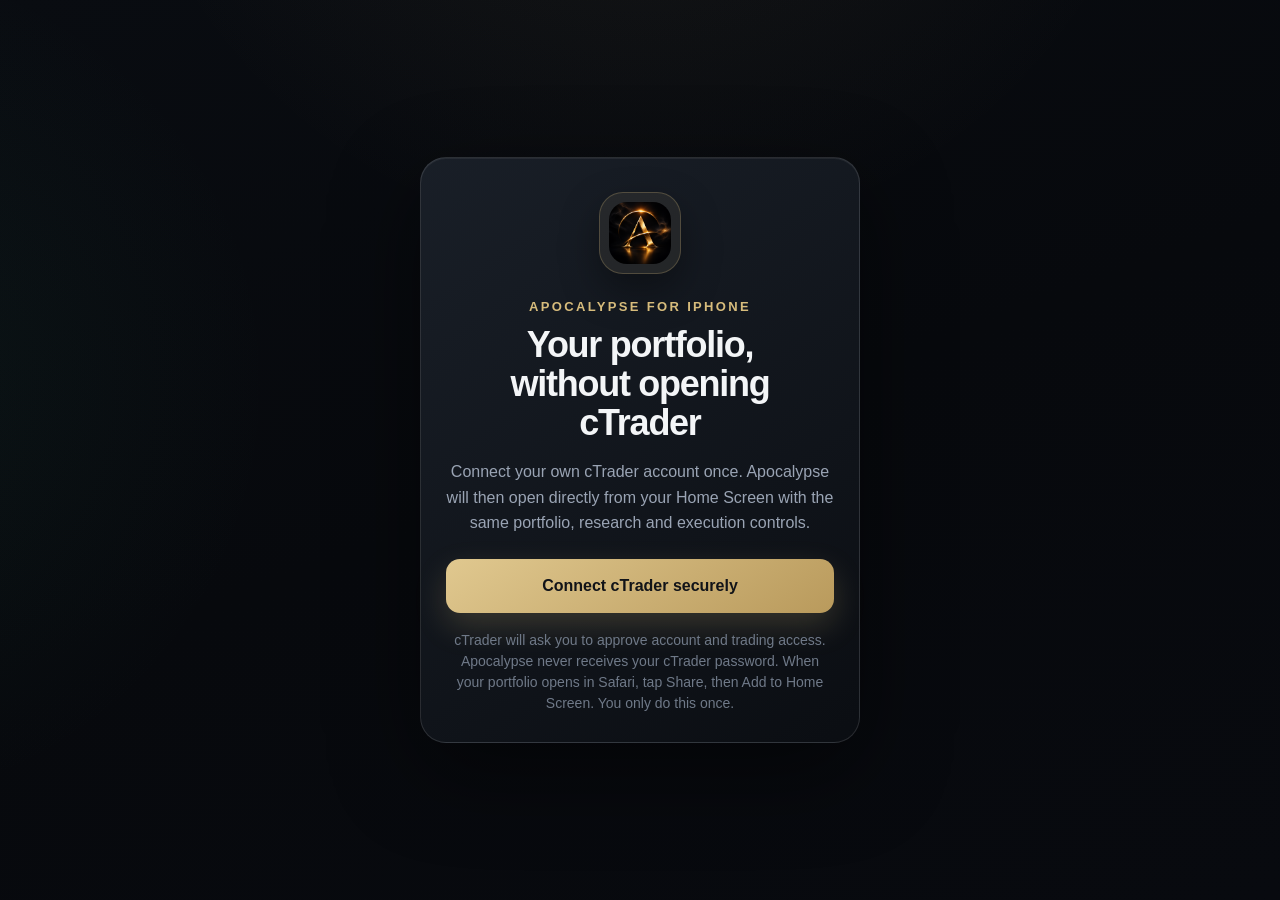
==== commit 952ca970: "Deploy app from Apocalypse 25ddc1325f70" ====
--- a/app/index.html
+++ b/app/index.html
@@ -18,8 +18,8 @@
     <link rel="apple-touch-icon" sizes="180x180" href="./icons/icon-180.png" />
     <link rel="icon" sizes="192x192" href="./icons/icon-192.png" type="image/png" />
     <title>Apocalypse</title>
-    <script type="module" crossorigin src="../assets/app-BfrAyqJ_.js"></script>
-    <link rel="stylesheet" crossorigin href="../assets/style-B-GkN7nJ.css">
+    <script type="module" crossorigin src="../assets/app-CztwpfCM.js"></script>
+    <link rel="stylesheet" crossorigin href="../assets/style-BB1unEPD.css">
   </head>
   <body>
     <div id="app" aria-live="polite"></div>
--- a/assets/style-BB1unEPD.css
+++ b/assets/style-BB1unEPD.css
@@ -0,0 +1,2 @@
+:root{--lightningcss-light: ;--lightningcss-dark:initial;color-scheme:dark;--font-caption:.75rem;--font-label:.8125rem;--font-secondary:.875rem;--font-compact:.9375rem;--font-body:1rem;color:#f3f5f7;background:#07090d;font-family:-apple-system,BlinkMacSystemFont,SF Pro Text,SF Pro Display,Inter,Segoe UI,sans-serif}html,body,#app{min-height:100%}html{-webkit-text-size-adjust:100%;-moz-text-size-adjust:100%;text-size-adjust:100%;font-size:100%}body{min-height:100vh;min-height:100dvh;font-size:var(--font-body);background:radial-gradient(circle at 50% 12%,#d7bc7c29,#0000 22rem),linear-gradient(155deg,#0d1117,#06080c 68%);margin:0}.standalone-entry{min-height:100vh;min-height:100dvh;padding:max(24px, env(safe-area-inset-top)) 20px max(24px, env(safe-area-inset-bottom));place-items:center;display:grid}.standalone-entry-card{text-align:center;background:linear-gradient(145deg,#1a2029f5,#0b0e13f7);border:1px solid #ffffff1f;border-radius:26px;justify-items:center;width:min(440px,100%);padding:34px 25px 28px;display:grid;box-shadow:0 28px 90px #0000007a,inset 0 1px #ffffff0f}.standalone-entry-mark{background:#d7bc7c14;border:1px solid #d7bc7c40;border-radius:24px;place-items:center;width:82px;height:82px;display:grid;box-shadow:0 16px 38px #0000005c}.standalone-entry-mark img{border-radius:18px;width:62px;height:62px}.standalone-entry-kicker{color:#d7bc7c;letter-spacing:.18em;font-size:var(--font-label);margin:25px 0 0;font-weight:850}.standalone-entry h1{letter-spacing:-.035em;max-width:330px;margin:12px 0 0;font-size:clamp(1.7rem,8vw,2.25rem);line-height:1.08}.standalone-entry-copy{color:#9aa4b4;font-size:var(--font-body);margin:17px 0 0;line-height:1.58}.standalone-connect{color:#111318;width:100%;min-height:54px;font-size:var(--font-body);background:linear-gradient(145deg,#e0c88f,#b99a5c);border-radius:14px;place-items:center;margin-top:24px;font-weight:850;text-decoration:none;display:grid;box-shadow:0 13px 32px #d7bc7c33}.standalone-entry small{color:#6f7988;font-size:var(--font-secondary);margin-top:17px;line-height:1.5}.standalone-entry-error{color:#ff9aa8;width:100%;font-size:var(--font-secondary);background:#ff738717;border:1px solid #ff738757;border-radius:12px;margin:19px 0 0;padding:11px 12px;line-height:1.45}.standalone-account-list{gap:10px;width:100%;margin-top:23px;display:grid}.standalone-account-option{color:#f3f5f7;text-align:left;width:100%;min-height:64px;font:inherit;-webkit-tap-highlight-color:transparent;background:#d7bc7c12;border:1px solid #d7bc7c3d;border-radius:14px;justify-items:start;gap:4px;padding:13px 15px;display:grid}.standalone-account-option strong{font-size:var(--font-body)}.standalone-account-option span{color:#929dad;font-size:var(--font-secondary)}.standalone-account-option:active{transform:scale(.985)}.standalone-account-option:disabled{opacity:.48}.standalone-account-option[data-loading=true]{opacity:1;border-color:#d7bc7c9e}.launch-screen{z-index:200;background:radial-gradient(circle at 50% 42%,#d7bc7c1a,#0000 16rem),radial-gradient(circle at 50% 112%,#4bd4a00f,#0000 25rem),linear-gradient(155deg,#0d1117,#06080c 68%);place-items:center;padding:28px;display:grid;position:fixed;inset:0}.launch-screen-core{z-index:1;text-align:center;justify-items:center;display:grid;position:relative;transform:translateY(-2vh)}.launch-emblem>span{backface-visibility:hidden;transform-origin:50%;will-change:transform;border:2px solid #0000;border-top-color:#d7bc7c;border-radius:50%;animation:1.35s linear infinite launch-spin;position:absolute;inset:-10px;transform:translateZ(0)}@keyframes launch-spin{0%{transform:translateZ(0)rotate(0)}to{transform:translateZ(0)rotate(1turn)}}@keyframes spin{to{transform:rotate(1turn)}}:root{--lightningcss-light: ;--lightningcss-dark:initial;color-scheme:dark;font-synthesis:none;--font-caption:.75rem;--font-label:.8125rem;--font-secondary:.875rem;--font-compact:.9375rem;--font-body:1rem;--canvas:#07090d;--canvas-raised:#0b0e13;--surface:#11151cf5;--surface-raised:#151a22;--surface-soft:#11161e;--line:#ffffff16;--line-strong:#ffffff25;--text:#f3f5f7;--muted:#9aa4b3;--quiet:#778291;--buy:#4bd4a0;--buy-strong:#79e7bd;--buy-soft:#4bd4a01f;--sell:#ff7387;--sell-strong:#ff9aa8;--sell-soft:#ff73871f;--gold:#d7bc7c;--gold-bright:#f1dda7;--gold-muted:#9c824c;--gold-soft:#d7bc7c1f;--blue:#7898ff;--blue-soft:#7898ff1f;--amber:#f4ba67;--amber-soft:#f4ba671f;--portfolio:#0a84ff;--portfolio-soft:#0a84ff21;--radius-large:24px;--radius-medium:17px;--radius-small:12px;--shadow:0 18px 54px #00000047;font-family:-apple-system,BlinkMacSystemFont,SF Pro Text,SF Pro Display,Inter,Segoe UI,sans-serif}*{box-sizing:border-box}[hidden]{display:none!important}html{background:var(--canvas);-webkit-text-size-adjust:100%;-moz-text-size-adjust:100%;text-size-adjust:100%;overscroll-behavior-y:none;min-width:280px;min-height:100%;font-size:100%;overflow-x:hidden}body{min-width:280px;min-height:100vh;color:var(--text);font-size:var(--font-body);background:radial-gradient(circle at 50% -18rem, #d7bc7c13, transparent 34rem), radial-gradient(circle at -10rem 24rem, #33a07912, transparent 27rem), linear-gradient(160deg, #090c11 0%, var(--canvas) 50%, #080a0f 100%);margin:0;overflow-x:hidden}body:before{z-index:-1;content:"";pointer-events:none;background-image:linear-gradient(#ffffff03 1px,#0000 1px),linear-gradient(90deg,#ffffff03 1px,#0000 1px);background-size:48px 48px;position:fixed;inset:0;-webkit-mask-image:linear-gradient(#000,#0000 70%);mask-image:linear-gradient(#000,#0000 70%)}body.launch-screen-open,body.entry-confirmation-open,body.activity-dialog-open,body.notifications-dialog-open,body.private-config-dialog-open,body.trading-status-dialog-open,body.guide-dialog-open,body.daily-alpha-run-dialog-open,body.ideas-method-dialog-open,html.modal-isolation-active,body.modal-isolation-active{overflow:hidden}body.modal-isolation-active{top:var(--modal-scroll-top,0);left:var(--modal-scroll-left,0);width:100%;position:fixed}dialog[open]{overscroll-behavior:contain}.launch-screen{z-index:200;opacity:1;background:radial-gradient(circle at 50% 42%,#d7bc7c1a,#0000 16rem),radial-gradient(circle at 50% 112%,#4bd4a00f,#0000 25rem),linear-gradient(155deg,#0d1117,#06080c 68%);place-items:center;padding:28px;transition:opacity .42s,visibility .42s;display:grid;position:fixed;inset:0}.launch-screen:before{content:"";background-image:linear-gradient(#ffffff03 1px,#0000 1px),linear-gradient(90deg,#ffffff03 1px,#0000 1px);background-size:46px 46px;position:absolute;inset:0;-webkit-mask-image:radial-gradient(circle,#000,#0000 68%);mask-image:radial-gradient(circle,#000,#0000 68%)}.launch-screen[data-state=leaving]{visibility:hidden;opacity:0;pointer-events:none}.launch-screen-core{z-index:1;text-align:center;justify-items:center;transition:transform .42s;display:grid;position:relative;transform:translateY(-2vh)}.launch-screen[data-state=leaving] .launch-screen-core{transform:translateY(-3vh)scale(.985)}.launch-emblem{border:1px solid #d7bc7c2b;border-radius:50%;place-items:center;width:96px;height:96px;margin-bottom:25px;display:grid;position:relative;box-shadow:0 0 65px #d7bc7c17}.launch-emblem:before,.launch-emblem:after{content:"";border-radius:50%;position:absolute}.launch-emblem:before{border:1px solid #d7bc7c1f;inset:-10px}.launch-emblem:after{border:1px solid #ffffff12;inset:9px}.launch-emblem>span{border:2px solid #0000;border-top-color:var(--gold);backface-visibility:hidden;transform-origin:50%;will-change:transform;border-radius:50%;animation:1.35s linear infinite launch-spin;position:absolute;inset:-10px;transform:translateZ(0)}.launch-emblem img{z-index:2;filter:drop-shadow(0 10px 24px #00000073);border-radius:18px;width:62px;height:62px;position:relative}.launch-screen-core>p{color:var(--gold);font-size:var(--font-label);letter-spacing:.2em;margin:0;font-weight:850}.launch-screen-core>h2{color:#eef0f3;letter-spacing:-.035em;margin:10px 0 0;font-size:clamp(1.25rem,5vw,1.65rem);font-weight:730}.launch-progress{background:linear-gradient(90deg,#0000,#d7bc7c38,#0000);border-radius:999px;width:154px;height:2px;margin-top:26px}button,input{font:inherit}button{cursor:pointer;-webkit-tap-highlight-color:transparent}button:disabled,input:disabled{cursor:wait;opacity:.55}button:focus-visible,input:focus-visible{outline-offset:3px;outline:2px solid #7898ffcc}.sr-only{clip:rect(0, 0, 0, 0);white-space:nowrap;border:0;width:1px;height:1px;padding:0;position:absolute;overflow:hidden}.dashboard-shell{width:min(1240px,100%);padding:max(20px, calc(env(safe-area-inset-top) + 8px)) 18px max(34px, env(safe-area-inset-bottom));margin:0 auto}.topbar{z-index:20;top:max(8px, calc(env(safe-area-inset-top) + 8px));background:linear-gradient(#07090d 72%,#07090d00);justify-content:space-between;align-items:center;gap:18px;min-height:72px;margin:0 -8px;padding:10px 8px;display:flex;position:sticky}.brand-lockup,.brand-copy,.connection-pill,.net-worth-heading,.net-worth-meta,.health-card-heading,.panel-heading,.position-card-header,.position-identity,.position-status,.chart-heading,.position-sizing>div,.queue-identity{align-items:center;display:flex}.brand-lockup{gap:12px;min-width:0}.brand-mark{filter:drop-shadow(0 8px 15px #00000061);flex:0 0 42px;width:42px;height:42px;position:relative}.brand-mark img{width:100%;height:100%;display:block}.brand-copy{flex-direction:column;align-items:flex-start;gap:5px;min-width:0}.brand-copy h1{letter-spacing:.16em;margin:0;font-size:clamp(1.02rem,3vw,1.22rem);font-weight:800;line-height:1}.connection-pill{max-width:100%;color:var(--muted);font-size:var(--font-secondary);white-space:nowrap;gap:7px;font-weight:600}.connection-pill span:last-child{text-overflow:ellipsis;overflow:hidden}.connection-dot{background:var(--amber);width:6px;height:6px;box-shadow:0 0 0 3px var(--amber-soft);border-radius:50%;flex:0 0 6px}.connection-pill[data-state=ready] .connection-dot{background:var(--buy);box-shadow:0 0 0 3px var(--buy-soft)}.connection-pill[data-state=error] .connection-dot{background:var(--sell);box-shadow:0 0 0 3px var(--sell-soft)}.topbar-actions{flex:none;align-items:center;gap:8px;display:flex}.guide-button,.activity-button,.notification-button,.private-config-button{border:1px solid var(--line-strong);width:44px;height:44px;color:var(--muted);background:#ffffff08;border-radius:12px;place-items:center;padding:0;transition:border-color .16s,background .16s,color .16s,transform .16s;display:grid}.guide-button:hover,.activity-button:hover,.notification-button:hover,.private-config-button:hover{background:var(--gold-soft);color:var(--gold);border-color:#d7bc7c5c;transform:translateY(-1px)}.guide-button svg,.activity-button svg,.notification-button svg,.private-config-button svg{fill:none;stroke:currentColor;stroke-linecap:round;stroke-linejoin:round;stroke-width:1.7px;width:20px;height:20px;overflow:visible}.notification-button,.private-config-button{position:relative}.private-config-indicator{background:var(--amber);box-sizing:content-box;border:2px solid #131820;border-radius:50%;width:7px;height:7px;position:absolute;bottom:6px;right:6px}.private-config-button[data-state=ready] .private-config-indicator{background:var(--buy)}.private-config-button[data-state=missing]{color:var(--amber);border-color:#f4ba6757}.notification-button[data-state=attention]{background:var(--sell-soft);color:var(--sell-strong);border-color:#ff738775}.notification-button[data-state=attention]:hover{color:#ffc0c9;background:#ff73872e;border-color:#ff7387ad}.notification-count{border:2px solid var(--canvas);background:var(--sell);color:#1b070a;min-width:16px;height:16px;font-size:var(--font-caption);font-variant-numeric:tabular-nums;border-radius:999px;place-items:center;padding:0 4px;font-weight:900;line-height:1;display:grid;position:absolute;top:-5px;right:-5px}.pull-refresh-indicator{--pull-distance:0px;--pull-rotation:0deg;z-index:24;top:calc(env(safe-area-inset-top) + 82px);min-height:42px;color:var(--muted);font-size:var(--font-secondary);opacity:0;pointer-events:none;transform:translate(-50%, calc(-100% - 18px + var(--pull-distance)));-webkit-backdrop-filter:blur(18px)saturate(130%);backdrop-filter:blur(18px)saturate(130%);background:#10141bf0;border:1px solid #d7bc7c47;border-radius:999px;align-items:center;gap:9px;padding:7px 13px 7px 8px;font-weight:760;transition:opacity .14s,border-color .16s,color .16s,transform 80ms linear;display:flex;position:fixed;left:50%;box-shadow:0 14px 34px #00000052,inset 0 1px #ffffff0d}.pull-refresh-indicator[data-state=pulling],.pull-refresh-indicator[data-state=ready],.pull-refresh-indicator[data-state=refreshing],.pull-refresh-indicator[data-state=complete],.pull-refresh-indicator[data-state=error]{opacity:1}.pull-refresh-symbol{background:var(--gold-soft);width:28px;height:28px;color:var(--gold);border:1px solid #d7bc7c38;border-radius:50%;flex:0 0 28px;place-items:center;display:grid}.pull-refresh-symbol svg{fill:none;stroke:currentColor;stroke-linecap:round;stroke-linejoin:round;stroke-width:1.8px;width:15px;transform:rotate(var(--pull-rotation));transition:transform 90ms linear}.pull-refresh-indicator[data-state=ready]{color:var(--text);border-color:#d7bc7c85}.pull-refresh-indicator[data-state=refreshing] .pull-refresh-symbol svg{animation:.8s linear infinite spin}.pull-refresh-indicator[data-state=complete]{color:var(--buy-strong);border-color:#4bd4a061}.pull-refresh-indicator[data-state=error]{color:var(--sell-strong);border-color:#ff73876b}.net-worth-panel,.health-card,.panel{border:1px solid var(--line);box-shadow:var(--shadow)}.net-worth-panel{border-radius:var(--radius-large);background:radial-gradient(circle at 90% 15%,#d7bc7c17,#0000 18rem),linear-gradient(135deg,#1d232cfa,#0d1117fa);grid-template-columns:minmax(0,1fr) minmax(250px,.42fr);align-items:center;gap:clamp(24px,4vw,52px);min-height:210px;padding:clamp(26px,5vw,48px);display:grid;position:relative;overflow:hidden}.net-worth-overview{min-width:0}.net-worth-panel:after{content:"";pointer-events:none;border:1px solid #d7bc7c1c;border-radius:50%;width:280px;height:280px;position:absolute;bottom:-96px;right:-48px;box-shadow:0 0 0 34px #d7bc7c06,0 0 0 68px #d7bc7c05}.net-worth-heading{z-index:1;justify-content:space-between;gap:18px;position:relative}.net-worth-badges{flex-direction:column;flex:none;align-items:flex-end;gap:7px;display:flex}.eyebrow{color:var(--muted);font-size:var(--font-secondary);letter-spacing:.16em;text-transform:uppercase;margin:0 0 9px;font-weight:800}.net-worth-value{font-variant-numeric:tabular-nums;letter-spacing:-.06em;font-size:clamp(2.35rem,8vw,4.65rem);font-weight:760;line-height:.98;display:block}.live-badge,.count-badge{border:1px solid var(--line-strong);color:var(--muted);font-size:var(--font-label);letter-spacing:.08em;border-radius:999px;flex:none;font-weight:800}.live-badge{background:var(--buy-soft);color:var(--buy-strong);border-color:#4bd4a040;align-self:flex-start;padding:7px 10px}.count-badge{text-align:center;min-width:28px;padding:6px 9px}.net-worth-meta{z-index:1;color:var(--muted);font-size:var(--font-compact);align-items:stretch;gap:0;margin-top:23px;position:relative}.net-worth-stat{align-content:center;gap:4px;min-width:150px;padding-right:28px;display:grid}.net-worth-stat+.net-worth-stat{border-left:1px solid var(--line-strong);padding-left:28px;padding-right:0}.net-worth-meta strong{color:var(--text);font-variant-numeric:tabular-nums;font-size:1.08rem}.net-worth-meta small{color:var(--quiet);font-size:var(--font-label)}.nasdaq-day-card{z-index:1;background:radial-gradient(circle at 100% 0,#f4ba6721,#0000 58%),linear-gradient(135deg,#f4ba6713,#ffffff06 72%);border:1px solid #f4ba6740;border-radius:18px;grid-template-columns:42px minmax(0,1fr);align-items:center;gap:14px;min-width:0;min-height:142px;padding:22px;display:grid;position:relative;overflow:hidden;box-shadow:inset 0 1px #ffffff0e,0 14px 34px #0003}.nasdaq-day-mark{background:var(--amber-soft);width:42px;height:42px;color:var(--amber);font-size:var(--font-body);border:1px solid #f4ba6745;border-radius:13px;place-items:center;font-weight:900;display:grid}.nasdaq-day-copy{z-index:1;gap:4px;min-width:0;display:grid;position:relative}.nasdaq-day-copy>span{color:var(--quiet);font-size:var(--font-caption);letter-spacing:.1em;font-weight:850}.nasdaq-day-copy>strong{color:var(--amber);letter-spacing:-.02em;font-size:1.08rem}.nasdaq-day-copy>small{color:var(--muted);font-size:var(--font-label);line-height:1.4}.nasdaq-day-card[data-state=open] .nasdaq-day-mark{background:var(--buy-soft);color:var(--buy-strong);border-color:#4bd4a040}.nasdaq-day-card[data-state=open]{background:radial-gradient(circle at 100% 0,#4bd4a01f,#0000 58%),linear-gradient(135deg,#4bd4a011,#ffffff06 72%);border-color:#4bd4a038}.nasdaq-day-card[data-state=open] .nasdaq-day-copy>strong{color:var(--buy-strong)}.positive{color:var(--buy-strong)!important}.negative{color:var(--sell-strong)!important}.neutral{color:var(--text)!important}.trade-composer{grid-template-columns:minmax(0,1fr);gap:10px;margin-top:12px;display:grid}.prompt-form{border:1px solid var(--line);border-radius:var(--radius-medium);background:#0f131af5;grid-template-columns:minmax(0,1fr) auto;min-width:0;transition:border-color .16s,box-shadow .16s;display:grid;overflow:hidden;box-shadow:0 12px 35px #0003}.prompt-form:focus-within{box-shadow:0 0 0 3px #7898ff14}.trade-prompt{background:radial-gradient(circle at 100%,#d7bc7c1a,#0000 34%),linear-gradient(135deg,#121211,#070809 72%);border-color:#d7bc7c4d;box-shadow:0 14px 38px #00000047,inset 0 0 0 1px #ffffff05}.trade-prompt:focus-within{border-color:#e7cf979e;box-shadow:0 0 0 3px #d7bc7c1c,0 16px 42px #00000052}.prompt-form input{width:100%;min-width:0;min-height:58px;color:var(--text);font-size:var(--font-body);text-transform:uppercase;background:0 0;border:0;outline:0;padding:0 18px;font-weight:650}.prompt-form input::placeholder{color:var(--quiet);text-transform:none;font-weight:500}.prompt-form button{min-width:92px;font-size:var(--font-secondary);letter-spacing:.09em;border:0;border-radius:11px;margin:6px;padding:0 17px;font-weight:900;transition:filter .16s,transform .16s}.prompt-form button:hover{filter:brightness(1.08);transform:translateY(-1px)}.trade-prompt button{background:linear-gradient(135deg, #f3dfa8 0%, var(--gold) 48%, #a67d34 100%);color:#090907;text-shadow:0 1px #ffffff38;border:1px solid #ffeebe8f;min-width:118px;box-shadow:inset 0 1px #ffffff61,0 6px 20px #d7bc7c29}.trade-prompt button:disabled{filter:grayscale(.55);opacity:.5;transform:none}.notice{z-index:90;bottom:max(18px, env(safe-area-inset-bottom));border:1px solid var(--line-strong);width:min(390px,100% - 24px);color:var(--text);opacity:0;-webkit-backdrop-filter:blur(18px);backdrop-filter:blur(18px);pointer-events:none;background:#151a22f0;border-radius:15px;grid-template-columns:auto minmax(0,1fr);align-items:center;gap:11px;padding:12px 14px;transition:opacity .18s,transform .18s;display:grid;position:fixed;left:50%;overflow:hidden;transform:translate(-50%,10px)scale(.985);box-shadow:0 18px 56px #0000006b,inset 0 1px #ffffff0b}.notice.is-visible{opacity:1;transform:translate(-50%)scale(1)}.notice-icon{background:var(--gold-soft);width:28px;height:28px;color:var(--gold);font-size:var(--font-secondary);border:1px solid #d7bc7c40;border-radius:50%;place-items:center;font-weight:900;display:grid}.notice-copy{gap:2px;min-width:0;display:grid}.notice-copy strong{font-size:var(--font-compact);font-weight:740;line-height:1.35}.notice-copy small{color:var(--muted);font-size:var(--font-label);line-height:1.4}.notice[data-kind=success]{border-color:#4bd4a042}.notice[data-kind=success] .notice-icon{background:var(--buy-soft);color:var(--buy-strong);border-color:#4bd4a047}.notice[data-kind=warning]{border-color:#f4ba674d}.notice[data-kind=warning] .notice-icon{background:var(--amber-soft);color:var(--amber);border-color:#f4ba674d}.notice[data-kind=error]{border-color:#ff73874d}.notice[data-kind=error] .notice-icon{background:var(--sell-soft);color:var(--sell-strong);border-color:#ff73874d}.health-grid{grid-template-columns:minmax(0,1fr);align-items:start;margin-top:10px;display:grid}.health-card{border-radius:var(--radius-medium);background:var(--surface);min-width:0;min-height:112px;padding:18px 20px}.health-card-heading{color:var(--muted);font-size:var(--font-secondary);justify-content:space-between;gap:14px;font-weight:700}.health-card-heading strong{color:var(--text);font-variant-numeric:tabular-nums;font-size:1.04rem}.health-card-heading small{color:var(--muted);font-size:var(--font-secondary);font-weight:650}.margin-track{background:#090c11;border:1px solid #ffffff0e;border-radius:999px;height:11px;margin:16px 0 10px;position:relative;overflow:hidden}.margin-track:before,.margin-track:after{z-index:2;content:"";background:#ffffff24;width:1px;position:absolute;top:0;bottom:0}.margin-track:before{left:50%}.margin-track:after{left:80%}.margin-track>span{border-radius:inherit;background:linear-gradient(90deg, #4a9d82, var(--buy));width:0;height:100%;transition:width .42s,background .22s;display:block;box-shadow:0 0 16px #4bd4a040}.margin-budget[data-tone=warning] .margin-track>span{background:linear-gradient(90deg, var(--buy), var(--amber));box-shadow:0 0 16px #f4ba673d}.margin-budget[data-tone=danger] .margin-track>span{background:linear-gradient(90deg, var(--amber), var(--sell));box-shadow:0 0 16px #ff738740}.health-card>small{color:var(--quiet);font-size:var(--font-secondary)}.system-notifications-list{overscroll-behavior:contain;scrollbar-color:var(--line-strong) transparent;gap:7px;max-height:min(570px,100dvh - 230px);margin-top:20px;display:grid;overflow-y:auto}.notifications-summary{color:var(--muted);font-size:var(--font-secondary);margin-top:5px;display:block}.notifications-empty{border:1px dashed var(--line);min-height:170px;color:var(--muted);text-align:center;border-radius:15px;place-content:center;justify-items:center;gap:9px;display:grid}.notifications-empty span{background:var(--buy-soft);width:38px;height:38px;color:var(--buy-strong);border:1px solid #4bd4a038;border-radius:12px;place-items:center;font-weight:900;display:grid}.notifications-empty strong{font-size:var(--font-compact)}.notifications-dialog .activity-card{background:radial-gradient(circle at 100% 0,#ff738712,#0000 16rem),linear-gradient(145deg,#1a2029,#0e1218)}.system-notification-row{background:#ff73870b;border:1px solid #ff738724;border-radius:13px;grid-template-columns:minmax(0,1fr) auto;align-items:center;gap:10px;padding:11px 12px;display:grid}.system-notification-row+.system-notification-row{margin-top:1px}.system-notification-row p{color:var(--text);font-size:var(--font-secondary);margin:0;font-weight:650;line-height:1.4}.notification-resolve-button{border:1px solid var(--line-strong);min-height:34px;color:var(--muted);font-size:var(--font-label);background:#ffffff09;border-radius:9px;padding:0 10px;font-weight:780}.notification-resolve-button:hover{color:var(--buy-strong);border-color:#4bd4a047}.notification-resolve-button.confirming{background:var(--amber-soft);color:var(--amber);border-color:#f4ba6759}.panel{border-radius:var(--radius-large);background:var(--surface);margin-top:12px;padding:clamp(17px,3vw,24px)}.panel-heading{justify-content:space-between;gap:14px}.panel-heading h2{letter-spacing:-.025em;margin:0;font-size:1.22rem}.portfolio-heading{align-items:flex-end}.updated-time{color:var(--quiet);font-size:var(--font-secondary);white-space:nowrap}.portfolio-tabs{border:1px solid var(--line);background:#0b0f14;border-radius:15px;grid-template-columns:repeat(2,minmax(0,1fr));gap:7px;margin:20px 0 14px;padding:5px;display:grid}.portfolio-tab{min-height:50px;color:var(--muted);font-size:var(--font-compact);background:0 0;border:1px solid #0000;border-radius:11px;justify-content:center;align-items:center;gap:10px;font-weight:760;transition:color .16s,background .16s,border-color .16s;display:flex}.portfolio-tab strong{min-width:23px;height:23px;color:inherit;font-size:var(--font-label);background:#ffffff0e;border-radius:999px;place-items:center;display:grid}.portfolio-tab[data-side=buy][aria-selected=true]{background:var(--buy-soft);color:var(--buy-strong);border-color:#4bd4a038}.portfolio-tab[data-side=sell][aria-selected=true]{background:var(--sell-soft);color:var(--sell-strong);border-color:#ff738738}.position-grid{grid-template-columns:repeat(auto-fit,minmax(min(100%,340px),1fr));gap:11px;display:grid}.position-card{border:1px solid var(--line);border-radius:var(--radius-medium);background:linear-gradient(150deg,#171c24fa,#0d1117fa);min-width:0;padding:18px;transition:border-color .18s,transform .18s,box-shadow .18s;position:relative;overflow:hidden;box-shadow:0 14px 38px #0003}.position-card:before{content:"";background:linear-gradient(90deg,#0000,#4bd4a09e,#0000);height:1px;position:absolute;top:0;left:24px;right:24px}.position-card[data-side=sell]:before{background:linear-gradient(90deg,#0000,#ff73879e,#0000)}.position-card:hover{border-color:var(--line-strong);transform:translateY(-2px);box-shadow:0 18px 46px #00000047}.position-card-header{justify-content:space-between;align-items:flex-start;gap:14px}.position-identity{gap:11px;min-width:0}.position-monogram{background:var(--buy-soft);width:42px;height:42px;color:var(--buy-strong);font-size:var(--font-secondary);letter-spacing:-.02em;border:1px solid #4bd4a038;border-radius:12px;flex:0 0 42px;place-items:center;font-weight:900;display:grid}.position-monogram[data-side=sell]{background:var(--sell-soft);color:var(--sell-strong);border-color:#ff738738}.position-identity h3{letter-spacing:-.02em;margin:0;font-size:1.08rem}.position-identity p{max-width:170px;color:var(--muted);font-size:var(--font-secondary);text-overflow:ellipsis;white-space:nowrap;margin:4px 0 0;overflow:hidden}.stock-price{font-variant-numeric:tabular-nums;letter-spacing:.01em;font-weight:760;color:#cbd2dc!important;font-size:var(--font-label)!important}.stock-price[data-state=loading]{font-weight:650;color:var(--quiet)!important}.position-outcome{flex:none;justify-items:end;gap:4px;display:grid}.position-outcome span{color:var(--quiet);font-size:var(--font-label)}.position-pnl{color:var(--text);font-size:var(--font-body);font-variant-numeric:tabular-nums;white-space:nowrap}.thesis-conviction{--conviction-color:var(--buy);justify-items:end;gap:3px;margin-top:5px;display:grid}.thesis-conviction[data-level="1"]{--conviction-color:var(--sell)}.thesis-conviction[data-level="2"]{--conviction-color:var(--amber)}.thesis-conviction[data-level="3"]{--conviction-color:#77c99f}.thesis-conviction[data-level="4"],.thesis-conviction[data-level="5"]{--conviction-color:var(--buy)}.thesis-conviction-bars{align-items:stretch;gap:3px;height:15px;display:flex}.thesis-conviction-bars i{background:#354151;border-radius:3px;width:7px;display:block}.thesis-conviction-bars i.active{background:var(--conviction-color);box-shadow:0 0 8px #4bd4a038}.thesis-conviction[data-level="1"] .thesis-conviction-bars i.active{box-shadow:0 0 8px #ff73873d}.thesis-conviction[data-level="2"] .thesis-conviction-bars i.active{box-shadow:0 0 8px #f4ba6738}.thesis-conviction>small{color:var(--muted);font-size:var(--font-label);white-space:nowrap;font-weight:680;line-height:1}.thesis-conviction[data-level="1"]>small{color:var(--sell-strong)}.thesis-conviction[data-level="2"]>small{color:var(--amber)}.thesis-conviction[data-state=loading]{animation:1.8s ease-in-out infinite breathe}.position-status{justify-content:space-between;gap:8px;min-height:28px;margin-top:14px}.signal-badge,.protection-pill{border:1px solid var(--line);min-height:25px;font-size:var(--font-label);white-space:nowrap;border-radius:999px;align-items:center;padding:0 9px;font-weight:790;display:inline-flex}.signal-badge.strongly-bullish,.signal-badge.bullish{background:var(--buy-soft);color:var(--buy-strong);border-color:#4bd4a03d}.signal-badge.strongly-bearish,.signal-badge.bearish{background:var(--sell-soft);color:var(--sell-strong);border-color:#ff73873d}.signal-badge.neutral,.signal-badge.loading,.signal-badge.pending{background:#ffffff09;color:var(--muted)!important}.signal-badge.loading{animation:1.8s ease-in-out infinite breathe}.protection-pill.protected{color:var(--buy-strong);border-color:#4bd4a029}.protection-pill.attention{color:var(--sell-strong);border-color:#ff738733}.position-chart{background:#06090d85;border:1px solid #ffffff0e;border-radius:13px;margin-top:11px;padding:10px 10px 4px;overflow:hidden}.chart-heading{justify-content:space-between;gap:10px;padding:0 2px 6px}.chart-heading span{color:var(--quiet);font-size:var(--font-label);font-weight:650}.chart-heading strong{color:var(--muted);font-size:var(--font-label);letter-spacing:.06em}.strategy-chart{width:100%;height:128px;display:block;overflow:visible}.chart-grid{stroke:#ffffff0d;stroke-width:1px}.chart-line{fill:none;stroke:var(--buy);stroke-linecap:round;stroke-linejoin:round;stroke-width:2.4px;vector-effect:non-scaling-stroke}.chart-area{fill:#4bd4a013}.position-card[data-side=sell] .chart-line{stroke:var(--sell)}.position-card[data-side=sell] .chart-area{fill:#ff738711}.chart-latest{fill:var(--buy-strong);stroke:#0c1116;stroke-width:2px;vector-effect:non-scaling-stroke}.position-card[data-side=sell] .chart-latest{fill:var(--sell-strong)}.chart-level{stroke-width:1px;stroke-dasharray:4 5;vector-effect:non-scaling-stroke}.chart-level.entry{stroke:#d7bc7cad}.chart-level.stop{stroke:#ff7387b8}.chart-level-label{font-family:inherit;font-size:var(--font-caption);letter-spacing:.03em;font-weight:800}.chart-level-label.entry{fill:var(--gold)}.chart-level-label.stop{fill:var(--sell-strong)}.chart-placeholder{height:128px;color:var(--quiet);font-size:var(--font-secondary);background:radial-gradient(circle,#d7bc7c09,#0000 58%);place-items:center;display:grid}.chart-status-placeholder{place-items:center;width:100%;min-width:0}.chart-loading-indicator{color:#dec68d;background:linear-gradient(135deg,#d7bc7c1a,#d7bc7c06),#080b10b8;border:1px solid #d7bc7c2e;border-radius:999px;justify-content:center;align-items:center;gap:9px;max-width:calc(100% - 16px);min-height:36px;padding:7px 12px 7px 9px;display:inline-flex;box-shadow:inset 0 1px #ffffff09,0 8px 24px #0000002e}.chart-loading-ring{box-sizing:border-box;filter:drop-shadow(0 0 4px #d7bc7c33);border:2px solid #f2d99d;border-color:#f2d99d #d7bc7cad #d7bc7c2e #d7bc7c2e;border-radius:50%;flex:0 0 19px;width:19px;height:19px;animation:.85s linear infinite spin}.chart-loading-copy{font-size:var(--font-caption);letter-spacing:.045em;text-overflow:ellipsis;white-space:nowrap;font-weight:790;line-height:1;overflow:hidden}.chart-loading-indicator[data-state=unavailable]{color:var(--quiet);background:#080b1094;border-color:#ffffff13;box-shadow:inset 0 1px #ffffff06}.chart-unavailable-mark{border:1px solid #d7bc7c38;border-radius:50%;flex:0 0 17px;width:17px;height:17px;position:relative}.chart-unavailable-mark:after{content:"";background:currentColor;border-radius:999px;width:5px;height:1px;position:absolute;top:50%;left:50%;transform:translate(-50%,-50%)}.position-sizing>div{color:var(--quiet);font-size:var(--font-label);justify-content:space-between;gap:10px}.position-sizing strong{color:var(--muted);font-size:var(--font-label);font-weight:700}.fill-track{background:#ffffff0f;border-radius:999px;height:5px;margin-top:8px;overflow:hidden}.fill-track>span{border-radius:inherit;background:linear-gradient(90deg, #3c9878, var(--buy));height:100%;transition:width .42s;display:block}.position-card[data-side=sell] .fill-track>span{background:linear-gradient(90deg, #ad5261, var(--sell))}.position-card-footer{border:0;justify-content:flex-end;margin-top:15px;padding:0;display:flex}.close-button,.small-button,.entry-cancel-button,.entry-dialog-action{border:1px solid var(--line-strong);min-height:38px;color:var(--muted);font-size:var(--font-secondary);background:#ffffff09;border-radius:10px;font-weight:760;transition:border-color .15s,background .15s,color .15s}.close-button{padding:0 13px}.close-button:hover{background:var(--sell-soft);color:var(--sell-strong);border-color:#ff73874d}.close-button.confirming{background:var(--sell-soft);color:var(--sell-strong);border-color:#ff73876b}.empty-state{border:1px dashed var(--line);border-radius:var(--radius-medium);min-height:140px;color:var(--quiet);font-size:var(--font-compact);text-align:center;grid-column:1/-1;place-items:center;display:grid}.closure-panel,.queue-panel{background:#0f1319f5}.queue-list{gap:7px;margin-top:15px;display:grid}.queue-row,.closure-row{border:1px solid var(--line);background:#ffffff05;border-radius:13px;grid-template-columns:minmax(140px,.6fr) minmax(180px,1.4fr) auto;align-items:center;gap:16px;min-height:66px;padding:11px 13px;display:grid}.queue-identity{flex-direction:column;align-items:flex-start;gap:3px;min-width:0}.queue-identity strong{font-size:var(--font-compact)}.queue-identity span,.queue-status{color:var(--muted);font-size:var(--font-secondary)}.queue-status{flex-wrap:wrap;align-items:center;gap:7px 10px;min-width:0;display:flex}.queue-reason{color:#d7bd85;background:#e8b75c12;border:1px solid #e8b75c2e;border-radius:999px;align-items:center;gap:7px;min-height:23px;padding:3px 9px;font-weight:750;line-height:1.25;display:inline-flex}.queue-reason:before{content:"";background:#e4b85f;border-radius:50%;flex:0 0 5px;width:5px;height:5px;box-shadow:0 0 0 3px #e4b85f14}.queue-expiry{color:var(--quiet);white-space:nowrap}.small-button{min-width:70px;padding:0 11px}.danger-outline:hover{color:var(--sell-strong);border-color:#ff73874d}.danger-outline.confirming{background:var(--sell-soft);color:var(--sell-strong);border-color:#ff738761}.small-button.cancellation-in-progress,.small-button.cancellation-in-progress:disabled{color:#d7bd85;cursor:progress;opacity:1;background:#e8b75c12;border-color:#e8b75c33}.daily-alpha-panel{background:radial-gradient(circle at 8% 0,#4bd4a00e,#0000 22rem),radial-gradient(circle at 92% 0,#ff73870d,#0000 22rem),linear-gradient(155deg,#141921fa,#0b0e13fc);position:relative;overflow:hidden}.daily-alpha-panel:before{content:"";background:linear-gradient(90deg,#0000,#d7bc7c61,#0000);height:1px;position:absolute;top:0;left:12%;right:12%}.daily-alpha-heading{grid-template-columns:minmax(0,1fr) minmax(220px,260px);align-items:end;gap:26px;padding:2px 2px 22px;display:grid}.daily-alpha-heading-copy{min-width:0}.daily-alpha-title-row{justify-content:space-between;align-items:center;gap:12px;display:flex}.daily-alpha-heading-actions{justify-items:stretch;gap:7px;width:100%;display:grid}.ideas-method-button{width:38px;height:38px;color:var(--muted);background:#ffffff0b;border:1px solid #ffffff1a;border-radius:12px;flex:0 0 38px;place-items:center;padding:0;transition:border-color .16s,background .16s,color .16s,transform .16s;display:grid;box-shadow:inset 0 1px #ffffff09}.ideas-method-button strong{font-size:1rem;font-weight:800;line-height:1}.ideas-method-button:hover{color:var(--text);background:#ffffff13;border-color:#ffffff2e;transform:translateY(-1px)}.daily-alpha-run-button{color:#17140d;width:100%;min-height:52px;font-size:var(--font-secondary);letter-spacing:.01em;white-space:nowrap;background:linear-gradient(#e5d19e,#c9a960);border:1px solid #ebd5a09e;border-radius:15px;justify-content:center;align-items:center;gap:7px;padding:11px 18px;transition:filter .16s,transform .16s,box-shadow .16s;display:inline-flex;box-shadow:inset 0 1px #ffffff61,0 9px 24px #9d7d3529}.daily-alpha-run-button:hover:not(:disabled){filter:brightness(1.05);transform:translateY(-1px);box-shadow:inset 0 1px #ffffff6b,0 11px 28px #9d7d3533}.daily-alpha-run-button:disabled{cursor:not-allowed;opacity:.45}.daily-alpha-run-button[data-state=running]{animation:1.8s ease-in-out infinite research-pulse}.daily-alpha-run-button>span{font-size:var(--font-compact);line-height:1}.daily-alpha-run-button strong{font-weight:780}.daily-alpha-schedule{color:var(--quiet);font-size:var(--font-caption);letter-spacing:.01em;white-space:nowrap;justify-content:center;align-items:center;gap:7px;margin:0;font-weight:650;display:flex}.daily-alpha-schedule-icon{opacity:.82;border:1.3px solid;border-radius:50%;flex:0 0 13px;width:13px;height:13px;position:relative}.daily-alpha-schedule-icon:before,.daily-alpha-schedule-icon:after{content:"";background:currentColor;border-radius:999px;position:absolute}.daily-alpha-schedule-icon:before{width:1px;height:4px;top:2px;left:5px}.daily-alpha-schedule-icon:after{width:3px;height:1px;top:5px;left:5px}.daily-alpha-run-strip{width:100%;min-height:57px;color:var(--text);text-align:left;background:linear-gradient(100deg,#d7bc7c13,#ffffff05);border:1px solid #d7bc7c2e;border-radius:14px;grid-template-columns:12px minmax(0,1fr) auto;align-items:center;gap:11px;margin:0 0 14px;padding:10px 12px 12px;display:grid;position:relative;overflow:hidden}.daily-alpha-run-strip[hidden]{display:none}.daily-alpha-run-strip[data-state=failed]{border-color:#f4ba6747}.daily-alpha-run-pulse{background:var(--gold);border-radius:50%;width:8px;height:8px;animation:1.4s ease-in-out infinite breathe;box-shadow:0 0 0 5px #d7bc7c17,0 0 16px #d7bc7c4d}.daily-alpha-run-strip[data-state=failed] .daily-alpha-run-pulse{background:var(--amber);animation:none;box-shadow:0 0 0 5px #f4ba6714}.daily-alpha-run-copy{gap:2px;min-width:0;display:grid}.daily-alpha-run-copy strong{font-size:var(--font-secondary);text-overflow:ellipsis;white-space:nowrap;overflow:hidden}.daily-alpha-run-copy small{color:var(--quiet);font-size:var(--font-caption)}.daily-alpha-run-strip time{color:var(--gold);font-size:var(--font-secondary);font-variant-numeric:tabular-nums;font-weight:850}.daily-alpha-run-track{background:#ffffff0a;height:2px;position:absolute;bottom:0;left:0;right:0}.daily-alpha-run-track i{background:linear-gradient(90deg, var(--gold-muted), var(--gold));width:0;height:100%;transition:width .7s;display:block}.daily-alpha-heading h2{letter-spacing:.06em;margin:0;font-size:clamp(1.35rem,3vw,1.8rem);font-weight:850}.daily-alpha-subtitle{color:var(--muted);font-size:var(--font-secondary);margin:7px 0 0}.daily-alpha-status{border:1px solid var(--line-strong);min-height:28px;color:var(--muted);font-size:var(--font-label);letter-spacing:.045em;text-transform:uppercase;white-space:nowrap;border-radius:999px;justify-self:center;align-items:center;padding:5px 10px;font-weight:800;display:inline-flex}.daily-alpha-status:before{content:"";background:currentColor;border-radius:50%;width:6px;height:6px;margin-right:7px;box-shadow:0 0 0 3px #8c96a624}.daily-alpha-status[data-state=ready]{background:var(--buy-soft);color:var(--buy-strong);border-color:#4bd4a03d}.daily-alpha-status[data-state=stale]{background:var(--amber-soft);color:var(--amber);border-color:#f4ba6740}.daily-alpha-status[data-state=error]{background:var(--sell-soft);color:var(--sell-strong);border-color:#ff738740}.daily-alpha-grid{grid-template-columns:1fr;gap:12px;display:grid}.daily-alpha-side{--alpha-side:var(--buy);--alpha-side-strong:var(--buy-strong);--alpha-side-soft:var(--buy-soft);border:1px solid var(--line);border-top-color:var(--alpha-side);background:#070a0e94;border-radius:18px;min-width:0;overflow:hidden}.daily-alpha-side[data-side=short]{--alpha-side:var(--sell);--alpha-side-strong:var(--sell-strong);--alpha-side-soft:var(--sell-soft)}.daily-alpha-side>header{border-bottom:1px solid var(--line);background:linear-gradient(90deg, var(--alpha-side-soft), transparent 62%);justify-content:space-between;align-items:center;gap:12px;min-height:48px;padding:0 15px;display:flex}.daily-alpha-side>header>div{align-items:center;gap:9px;min-width:0;display:flex}.daily-alpha-side>header strong{color:var(--alpha-side-strong);font-size:var(--font-label);letter-spacing:.075em;text-overflow:ellipsis;white-space:nowrap;font-weight:850;overflow:hidden}.daily-alpha-side>header>span{color:var(--quiet);font-size:var(--font-caption);letter-spacing:.08em;white-space:nowrap;font-weight:850}.daily-alpha-side-signal{background:var(--alpha-side);width:7px;height:7px;box-shadow:0 0 0 4px var(--alpha-side-soft), 0 0 13px var(--alpha-side-soft);border-radius:50%;flex:none}.daily-alpha-column-labels,.daily-alpha-row{grid-template-columns:minmax(68px,.52fr) minmax(96px,.72fr) minmax(0,2fr);gap:12px;display:grid}.daily-alpha-row[data-side=long]{--alpha-side:var(--buy);--alpha-side-strong:var(--buy-strong);--alpha-side-soft:var(--buy-soft)}.daily-alpha-row[data-side=short]{--alpha-side:var(--sell);--alpha-side-strong:var(--sell-strong);--alpha-side-soft:var(--sell-soft)}.daily-alpha-column-labels{color:#596372;font-size:var(--font-caption);letter-spacing:.07em;border-bottom:1px solid #ffffff0b;padding:10px 15px 8px;font-weight:850}.daily-alpha-row{align-items:center;min-height:104px;padding:13px 15px;position:relative}.daily-alpha-row+.daily-alpha-row{border-top:1px solid #ffffff0e}.daily-alpha-row:before{background:var(--alpha-side);content:"";opacity:0;border-radius:999px;width:2px;transition:opacity .16s;position:absolute;top:15px;bottom:15px;left:0}.daily-alpha-row:hover{background:#ffffff05}.daily-alpha-row:hover:before{opacity:.58}.daily-alpha-identity{align-self:start;gap:5px;min-width:0;padding-top:2px;display:grid}.daily-alpha-identity strong{letter-spacing:.02em;font-size:1rem;font-weight:880}.daily-alpha-identity-heading{align-items:center;gap:7px;min-width:0;display:flex}.daily-alpha-rank{min-width:25px;color:var(--gold);font-size:var(--font-caption);font-variant-numeric:tabular-nums;letter-spacing:.04em;font-weight:900}.daily-alpha-identity small{color:var(--quiet);font-size:var(--font-caption);-webkit-line-clamp:2;-webkit-box-orient:vertical;line-height:1.25;display:-webkit-box;overflow:hidden}.daily-alpha-identity .stock-price{margin-top:1px}.daily-alpha-conviction{align-self:start;justify-items:start;gap:6px;min-width:0;display:grid}.daily-alpha-conviction-bars{align-items:flex-end;gap:4px;height:21px;display:flex}.daily-alpha-conviction-bars i{background:#29303a;border-radius:999px;width:5px;height:16px;display:block}.daily-alpha-conviction-bars i:nth-child(2),.daily-alpha-conviction-bars i:nth-child(4){height:19px}.daily-alpha-conviction-bars i:nth-child(3){height:21px}.daily-alpha-conviction-bars i.active{background:var(--alpha-side);box-shadow:0 0 9px var(--alpha-side-soft)}.daily-alpha-conviction>small{color:var(--alpha-side-strong);font-size:var(--font-caption);white-space:nowrap;font-weight:750}.daily-alpha-assessment{gap:7px;min-width:0;display:grid}.daily-alpha-assessment p{color:#c8ced7;font-size:var(--font-label);-webkit-line-clamp:4;-webkit-box-orient:vertical;margin:0;line-height:1.48;display:-webkit-box;overflow:hidden}.daily-alpha-assessment small{color:var(--amber);font-size:var(--font-caption);-webkit-line-clamp:2;-webkit-box-orient:vertical;line-height:1.38;display:-webkit-box;overflow:hidden}.daily-alpha-assessment small:before{content:"!";margin-right:5px;font-weight:900}.daily-alpha-footer{border-top:1px solid var(--line);grid-template-columns:minmax(0,1fr) auto;align-items:center;gap:14px;margin-top:14px;padding:14px 3px 1px;display:grid}.daily-alpha-coverage{flex-wrap:wrap;align-items:center;gap:8px;min-width:0;display:flex}.daily-alpha-coverage>span{color:#829083;min-height:25px;font-size:var(--font-caption);letter-spacing:.035em;background:#4bd4a00b;border:1px solid #4bd4a021;border-radius:999px;align-items:center;gap:6px;padding:4px 8px;font-weight:750;display:inline-flex}.daily-alpha-coverage i{color:var(--buy-strong);font-size:var(--font-label);font-style:normal}.daily-alpha-footer>p{max-width:360px;color:var(--quiet);font-size:var(--font-caption);text-align:right;margin:0;line-height:1.45}.daily-alpha-loading{grid-template-columns:repeat(3,8px);place-content:center;gap:8px;min-height:210px;display:grid}.daily-alpha-loading span{background:var(--gold);border-radius:999px;width:8px;height:28px;animation:1.1s ease-in-out infinite breathe}.daily-alpha-loading span:nth-child(2){animation-delay:.14s}.daily-alpha-loading span:nth-child(3){animation-delay:.28s}.daily-alpha-unavailable{background:#ff738709;border:1px dashed #ff738733;border-radius:17px;justify-content:center;align-items:center;gap:14px;min-height:190px;padding:24px;display:flex}.daily-alpha-unavailable>span{background:var(--sell-soft);width:36px;height:36px;color:var(--sell-strong);border-radius:12px;flex:none;place-items:center;font-weight:900;display:grid}.daily-alpha-unavailable strong{font-size:var(--font-compact)}.daily-alpha-unavailable p{max-width:460px;color:var(--muted);font-size:var(--font-label);margin:5px 0 0;line-height:1.45}.daily-alpha-configure-button{background:var(--amber-soft);min-height:32px;color:var(--amber);font-size:var(--font-label);border:1px solid #f4ba6757;border-radius:9px;margin-top:12px;padding:6px 11px;font-weight:800}.daily-alpha-configure-button:hover{background:#f4ba6724;border-color:#f4ba678f}.activity-dialog{overscroll-behavior:contain;border:1px solid var(--line-strong);width:min(520px,100% - 28px);max-height:calc(100dvh - 24px);color:var(--text);scrollbar-color:var(--line-strong) transparent;background:0 0;border-radius:22px;margin:auto;padding:0;overflow:auto;box-shadow:0 34px 100px #00000094}.activity-dialog::backdrop{-webkit-backdrop-filter:blur(9px);backdrop-filter:blur(9px);background:#020407c7}.activity-dialog:focus{outline:0}.activity-card{border-radius:inherit;background:radial-gradient(circle at 100% 0,#d7bc7c17,#0000 16rem),linear-gradient(145deg,#1a2029,#0e1218);padding:24px}.private-config-dialog{width:min(580px,100% - 28px)}.private-config-form{gap:14px;margin-top:22px;display:grid}.private-config-status-grid{grid-template-columns:repeat(2,minmax(0,1fr));gap:8px;display:grid}.private-config-status-grid article{border:1px solid var(--line);background:#ffffff06;border-radius:12px;gap:5px;padding:12px;display:grid}.private-config-status-grid span{color:var(--quiet);font-size:var(--font-caption);letter-spacing:.1em;font-weight:850}.private-config-status-grid strong{color:var(--amber);font-size:var(--font-secondary)}.private-config-status-grid article[data-state=ready] strong{color:var(--buy-strong)}.private-config-error{background:var(--sell-soft);color:var(--sell-strong);font-size:var(--font-label);border:1px solid #ff738740;border-radius:10px;margin:0;padding:10px 12px;line-height:1.45}.private-config-field{gap:7px;display:grid}.private-config-import{background:#d7bc7c09;border:1px solid #d7bc7c2e;border-radius:12px;padding:13px}.private-config-divider{color:var(--quiet);font-size:var(--font-caption);letter-spacing:.08em;text-transform:uppercase;align-items:center;gap:10px;font-weight:780;display:flex}.private-config-divider:before,.private-config-divider:after{background:var(--line);content:"";flex:1;height:1px}.private-config-field>span{color:var(--muted);font-size:var(--font-label);font-weight:780}.private-config-field input{border:1px solid var(--line-strong);width:100%;min-height:45px;color:var(--text);font:inherit;font-size:var(--font-secondary);background:#070a0eb8;border-radius:11px;outline:0;padding:10px 12px;transition:border-color .15s,box-shadow .15s}.private-config-field input:focus{border-color:#d7bc7c8c;box-shadow:0 0 0 3px #d7bc7c14}.private-config-field small,.private-config-note{color:var(--quiet);font-size:var(--font-caption);margin:0;line-height:1.45}.private-config-actions{grid-template-columns:.8fr 1.2fr;gap:9px;margin-top:3px;display:grid}.private-config-save{background:var(--buy);color:#04150f;min-height:46px;font-size:var(--font-secondary);border:1px solid #4bd4a073;border-radius:12px;font-weight:880}.private-config-save:disabled{cursor:wait;opacity:.62}.activity-header{justify-content:space-between;align-items:flex-start;gap:18px;display:flex}.activity-eyebrow{color:var(--gold);font-size:var(--font-label);letter-spacing:.14em;text-transform:uppercase;margin:0 0 7px;font-weight:800}.activity-header h2{letter-spacing:-.035em;margin:0;font-size:1.55rem}.activity-close-button{border:1px solid var(--line);width:36px;height:36px;color:var(--muted);background:#ffffff06;border-radius:11px;flex:0 0 36px;place-items:center;padding:0;transition:border-color .15s,background .15s,color .15s;display:grid}.activity-close-button:hover{border-color:var(--line-strong);color:var(--text);background:#ffffff0e}.activity-close-button svg{fill:none;stroke:currentColor;stroke-linecap:round;stroke-width:1.7px;width:14px;height:14px}.activity-list{overscroll-behavior:contain;scrollbar-color:var(--line-strong) transparent;gap:8px;max-height:min(570px,100dvh - 220px);margin-top:20px;padding-right:2px;display:grid;overflow-y:auto}.activity-row{border:1px solid var(--line);background:#ffffff06;border-radius:14px;grid-template-columns:34px minmax(0,1fr) auto;align-items:center;gap:11px;min-width:0;padding:11px 12px;display:grid}.activity-row-icon{background:var(--gold-soft);width:32px;height:32px;color:var(--gold);font-size:var(--font-compact);border:1px solid #d7bc7c33;border-radius:10px;place-items:center;font-weight:850;display:grid}.activity-row[data-type=wishlist-added][data-side=buy] .activity-row-icon,.activity-row[data-type=position-opened][data-side=buy] .activity-row-icon{background:var(--buy-soft);color:var(--buy-strong);border-color:#4bd4a038}.activity-row[data-type=wishlist-added][data-side=sell] .activity-row-icon,.activity-row[data-type=position-opened][data-side=sell] .activity-row-icon{background:var(--sell-soft);color:var(--sell-strong);border-color:#ff738738}.activity-row[data-type=wishlist-removed] .activity-row-icon{border-color:var(--line);color:var(--muted);background:#ffffff09}.activity-row[data-type=position-closed] .activity-row-icon{background:var(--buy-soft);color:var(--buy-strong);border-color:#4bd4a038}.activity-row-copy{gap:3px;min-width:0;display:grid}.activity-row-copy strong{font-size:var(--font-secondary);text-overflow:ellipsis;white-space:nowrap;font-weight:720;line-height:1.35;overflow:hidden}.activity-row-copy span{color:var(--quiet);font-size:var(--font-label);letter-spacing:.04em;text-transform:uppercase;font-weight:680}.activity-row time{color:var(--quiet);font-size:var(--font-label);font-variant-numeric:tabular-nums;white-space:nowrap}.activity-empty{border:1px dashed var(--line);min-height:170px;color:var(--muted);text-align:center;border-radius:15px;place-content:center;justify-items:center;gap:5px;display:grid}.activity-empty strong{font-size:var(--font-compact)}.activity-empty span{color:var(--quiet);font-size:var(--font-label)}.activity-note{color:var(--quiet);font-size:var(--font-label);margin:14px 2px 0;line-height:1.45}.entry-confirmation-dialog{overscroll-behavior:contain;border:1px solid var(--line-strong);width:min(580px,100% - 28px);max-height:calc(100dvh - 24px);color:var(--text);scrollbar-color:var(--line-strong) transparent;background:0 0;border-radius:22px;margin:auto;padding:0;overflow:auto;box-shadow:0 34px 100px #00000094}.entry-confirmation-dialog::backdrop{-webkit-backdrop-filter:blur(9px);backdrop-filter:blur(9px);background:#020407c7}.entry-confirmation-card{--entry-side-color:var(--buy);--entry-side-soft:var(--buy-soft);--entry-side-muted:#3c9878;--entry-side-border:#4bd4a047;--entry-sentiment-color:var(--muted);--entry-chart-area:#8c96a612;--entry-chart-volume:#8c96a633;border-radius:inherit;background:radial-gradient(circle at 100% 0, var(--entry-side-soft), transparent 16rem), linear-gradient(145deg, #1a2029, #0e1218);padding:26px}.entry-confirmation-card[data-side=sell]{--entry-side-color:var(--sell);--entry-side-soft:var(--sell-soft);--entry-side-muted:#ad5261;--entry-side-border:#ff738747}.entry-confirmation-card[data-side=decision]{--entry-side-color:var(--gold);--entry-side-soft:#d7bc7c1a;--entry-side-muted:#9c824c;--entry-side-border:#d7bc7c52}.entry-confirmation-card[data-sentiment=bullish]{--entry-sentiment-color:var(--buy-strong);--entry-chart-area:#4bd4a013;--entry-chart-volume:#4bd4a03d}.entry-confirmation-card[data-sentiment=bearish]{--entry-sentiment-color:var(--sell-strong);--entry-chart-area:#ff738712;--entry-chart-volume:#ff73873b}.entry-confirmation-card[data-sentiment=neutral]{--entry-sentiment-color:var(--gold);--entry-chart-area:#d7bc7c12;--entry-chart-volume:#d7bc7c38}.entry-confirmation-card[data-sentiment=error]{--entry-sentiment-color:var(--amber)}.entry-confirmation-company-row{align-items:center;gap:11px;min-width:0;display:flex}.entry-confirmation-label{color:var(--muted);font-size:var(--font-label);letter-spacing:.13em;text-transform:uppercase;margin:0 0 8px;font-weight:800}.entry-confirmation-card h2{letter-spacing:-.05em;margin:0;font-size:2rem}.entry-side-badge{border:1px solid var(--entry-side-border);background:var(--entry-side-soft);min-height:25px;color:var(--entry-side-color);font-size:var(--font-label);letter-spacing:.1em;border-radius:999px;align-items:center;padding:0 9px;font-weight:850;display:inline-flex}.entry-signal{border:1px solid var(--line);background:linear-gradient(135deg, var(--entry-side-soft), transparent 58%), #ffffff06;border-radius:16px;gap:16px;margin-top:20px;padding:18px;display:grid}.entry-signal-summary{grid-template-columns:minmax(0,1fr) auto;align-items:center;gap:18px;display:grid}.entry-signal-copy{gap:5px;min-width:0;display:grid}.entry-signal-caption{color:var(--muted);font-size:var(--font-label);letter-spacing:.1em;text-transform:uppercase;font-weight:780}.entry-signal-copy>strong{color:var(--entry-sentiment-color);letter-spacing:-.025em;font-size:1.34rem;font-weight:770}.entry-signal-copy>small{color:var(--quiet);font-size:var(--font-label);line-height:1.4}.entry-alignment{text-align:right;justify-items:end;gap:2px;min-width:86px;display:grid}.entry-alignment strong{color:var(--text);font-variant-numeric:tabular-nums;letter-spacing:-.055em;font-size:1.75rem;font-weight:760;line-height:1}.entry-alignment span{color:var(--muted);font-size:var(--font-label);white-space:nowrap;font-weight:680}.entry-score-track{background:#ffffff12;border-radius:999px;height:6px;overflow:hidden}.entry-score-track>span{border-radius:inherit;background:linear-gradient(90deg, var(--entry-side-muted), var(--entry-side-color));width:0;height:100%;box-shadow:0 0 14px var(--entry-side-soft);transition:width .42s;display:block}.entry-extreme-warning{background:linear-gradient(110deg,#ff73872e,#ff73870e);border:1px solid #ff738780;border-radius:14px;grid-template-columns:34px minmax(0,1fr);align-items:center;gap:11px;margin-top:10px;padding:11px 13px;display:grid;box-shadow:inset 0 0 24px #ff738709}.entry-extreme-icon{background:var(--sell);color:#1b070a;border-radius:10px;place-items:center;width:32px;height:32px;font-size:1rem;font-weight:950;display:grid}.entry-extreme-warning>div{gap:2px;min-width:0;display:grid}.entry-extreme-warning strong{color:var(--sell-strong);font-size:var(--font-label);letter-spacing:.11em;font-weight:900}.entry-extreme-warning>div>span{color:#ffd1d7;font-size:var(--font-secondary);font-weight:680;line-height:1.35}.entry-analysis-details{gap:10px;margin-top:10px;display:grid}.entry-chart-panel{border:1px solid var(--line);background:#05080c80;border-radius:16px;padding:13px 13px 7px;overflow:hidden}.entry-chart-heading{justify-content:space-between;align-items:center;gap:12px;padding:0 2px 6px;display:flex}.entry-chart-heading span{color:var(--muted);font-size:var(--font-label);font-weight:720}.entry-chart-heading strong{color:var(--quiet);font-size:var(--font-caption);letter-spacing:.08em;font-weight:760}.entry-price-chart{width:100%;height:136px;display:block}.entry-chart-grid,.entry-chart-divider{stroke:#ffffff0e;stroke-width:1px;vector-effect:non-scaling-stroke}.entry-chart-divider{stroke-dasharray:2 5}.entry-price-line{fill:none;stroke:var(--entry-sentiment-color);stroke-linecap:round;stroke-linejoin:round;stroke-width:2.3px;vector-effect:non-scaling-stroke}.entry-price-latest{fill:var(--entry-sentiment-color);stroke:#0c1116;stroke-width:2px;vector-effect:non-scaling-stroke}.entry-chart-placeholder{height:136px;color:var(--quiet);font-size:var(--font-secondary);place-items:center;display:grid}.entry-metrics{grid-template-columns:repeat(2,minmax(0,1fr));gap:8px;display:grid}.entry-metrics article{border:1px solid var(--line);background:#ffffff06;border-radius:13px;gap:4px;min-width:0;padding:12px 13px;display:grid}.entry-metrics span,.entry-metrics small{color:var(--quiet);font-size:var(--font-label);text-overflow:ellipsis;white-space:nowrap;overflow:hidden}.entry-metrics span{color:var(--muted);font-weight:680}.entry-metrics strong{color:var(--text);font-variant-numeric:tabular-nums;font-size:1rem;font-weight:750}.entry-confirmation-actions{grid-template-columns:repeat(2,minmax(0,1fr));gap:9px;margin-top:20px;display:grid}.entry-confirmation-actions[data-count="1"]{grid-template-columns:1fr}.entry-dialog-action{min-height:54px;padding:10px 15px}.entry-dialog-action[data-side=buy]{background:var(--buy);color:#07120e;border-color:#0000}.entry-dialog-action[data-side=sell]{background:var(--sell);color:#19080b;border-color:#0000}.entry-dialog-action.danger-action{color:var(--sell-strong);background:#ff738713;border-color:#ff73874d}.entry-dialog-action.danger-action.confirming,.entry-dialog-action.extreme-risk{background:var(--sell);color:#19080b;border-color:#ff9aa8a6;box-shadow:0 0 0 3px #ff73871a}.entry-dialog-action.pending-action,.entry-dialog-action.pending-action:disabled{color:#d7bd85;opacity:1;background:#e8b75c13;border-color:#e8b75c3d}.entry-dialog-action.current-trade-action,.entry-dialog-action.current-trade-action:disabled{border-color:var(--entry-side-border);background:var(--entry-side-soft);color:var(--entry-side-color);cursor:not-allowed;opacity:1}.entry-dialog-action:hover:not(:disabled){filter:brightness(1.06)}.stock-clickable{cursor:pointer;outline:0}.stock-clickable:focus-visible{box-shadow:0 0 0 3px #d7bc7c1a;border-color:#d7bc7c75!important}.activity-row.stock-clickable,.system-notification-row.stock-clickable,.queue-row.stock-clickable,.closure-row.stock-clickable,.daily-alpha-row.stock-clickable{transition:border-color .16s,background .16s,transform .16s}.activity-row.stock-clickable:hover,.system-notification-row.stock-clickable:hover,.queue-row.stock-clickable:hover,.closure-row.stock-clickable:hover{border-color:var(--line-strong);background:#ffffff09;transform:translateY(-1px)}.unified-conviction{--conviction-color:var(--buy)}.daily-alpha-conviction{--conviction-color:var(--alpha-side)}.unified-conviction-bars{align-items:flex-end;gap:3px;height:19px;display:flex}.unified-conviction-bars i,.daily-alpha-conviction-bars i,.thesis-conviction-bars i{background:#303a47;border-radius:999px;width:6px;height:14px}.unified-conviction-bars i:nth-child(2),.unified-conviction-bars i:nth-child(4){height:17px}.unified-conviction-bars i:nth-child(3){height:19px}.unified-conviction-bars i.active,.daily-alpha-conviction-bars i.active,.thesis-conviction-bars i.active{background:var(--conviction-color);box-shadow:0 0 9px color-mix(in srgb, var(--conviction-color) 38%, transparent)}.queue-identity>.thesis-conviction{place-items:center start;gap:7px;margin-top:4px;display:flex}.queue-identity>.thesis-conviction>small{color:var(--muted);font-size:var(--font-caption)}.stock-intelligence-header{justify-content:space-between;align-items:flex-start;gap:18px;display:flex}.stock-intelligence-updated{border:1px solid var(--line);min-height:27px;color:var(--quiet);font-size:var(--font-caption);white-space:nowrap;background:#ffffff06;border-radius:999px;align-items:center;padding:4px 9px;font-weight:720;display:inline-flex}.stock-intelligence-loading{text-align:center;place-content:center;justify-items:center;gap:9px;min-height:360px;display:grid}.stock-intelligence-loading>strong{letter-spacing:-.01em;margin-top:8px;font-size:1rem}.stock-intelligence-loading>span{color:var(--quiet);font-size:var(--font-label);letter-spacing:.055em;font-weight:680}.stock-intelligence-loading-time{min-height:23px;color:var(--muted);font-size:var(--font-caption);font-variant-numeric:tabular-nums;letter-spacing:.035em;background:#ffffff06;border:1px solid #ffffff12;border-radius:999px;align-items:center;margin-top:3px;padding:3px 8px;font-weight:750;display:inline-flex}.intelligence-orbit{background:radial-gradient(circle,#d7bc7c1f,#0000 68%);border:1px solid #d7bc7c2e;border-radius:50%;place-items:center;width:76px;height:76px;display:grid;position:relative;box-shadow:0 0 45px #d7bc7c0f}.intelligence-orbit>span{width:40px;height:40px;color:var(--gold);background:#12171f;border:1px solid #d7bc7c47;border-radius:13px;place-items:center;font-size:1rem;font-weight:900;animation:1.8s ease-in-out infinite research-pulse;display:grid;box-shadow:0 0 28px #d7bc7c1a}.intelligence-orbit i{background:var(--entry-side-color);width:6px;height:6px;box-shadow:0 0 10px var(--entry-side-color);border-radius:50%;margin:-3px;animation:1.7s linear infinite research-orbit;position:absolute;top:50%;left:50%}.intelligence-orbit i:nth-child(3){animation-delay:-.57s}.intelligence-orbit i:nth-child(4){animation-delay:-1.14s}.intelligence-loading-track{background:#ffffff0e;border-radius:999px;width:min(230px,62vw);height:3px;margin-top:12px;overflow:hidden}.intelligence-loading-track i{border-radius:inherit;background:linear-gradient(90deg, var(--entry-side-muted), var(--entry-side-color));width:0;height:100%;box-shadow:0 0 12px var(--entry-side-soft);transition:width .6s;display:block}.ideas-method-dialog{border:1px solid var(--line-strong);width:min(640px,100% - 28px);max-height:calc(100dvh - 24px);color:var(--text);scrollbar-color:var(--line-strong) transparent;background:0 0;border-radius:24px;margin:auto;padding:0;overflow:auto;box-shadow:0 34px 100px #000000a3}.ideas-method-dialog::backdrop{-webkit-backdrop-filter:blur(10px);backdrop-filter:blur(10px);background:#020407d1}.ideas-method-card{border-radius:inherit;background:radial-gradient(circle at 88% 0,#d7bc7c1c,#0000 19rem),radial-gradient(circle at 5% 38%,#7898ff12,#0000 17rem),radial-gradient(circle at 93% 86%,#4bd4a00e,#0000 15rem),linear-gradient(145deg,#1a2029,#0d1117);padding:25px}.ideas-method-header{justify-content:space-between;align-items:flex-start;gap:18px;display:flex}.ideas-method-header p{color:var(--gold);font-size:var(--font-caption);letter-spacing:.15em;margin:0 0 7px;font-weight:850}.ideas-method-header h2{letter-spacing:-.035em;margin:0;font-size:1.55rem}.ideas-method-intro{color:var(--muted);font-size:var(--font-secondary);margin:14px 0 0;line-height:1.5}.ideas-method-flow{gap:10px;margin:21px 0 0;padding:0;list-style:none;display:grid}.ideas-method-flow>li{grid-template-columns:60px minmax(0,1fr);align-items:center;gap:13px;display:grid;position:relative}.ideas-method-flow>li:not(:last-child):after{z-index:0;content:"";background:linear-gradient(#7898ff57,#d7bc7c38);width:2px;position:absolute;top:56px;bottom:-16px;left:29px}.ideas-method-node{z-index:1;border:1px solid var(--line-strong);font-variant-numeric:tabular-nums;background:#111720;border-radius:18px;place-content:center;justify-items:center;gap:1px;width:60px;height:60px;display:grid;position:relative;box-shadow:0 10px 24px #00000038}.ideas-method-node small{color:var(--quiet);letter-spacing:.12em;font-size:.59rem;font-weight:900}.ideas-method-node strong{font-size:var(--font-compact);font-weight:900;line-height:1.05}.ideas-method-flow li[data-stage=market] .ideas-method-node{color:#aebeff;border-color:#7898ff66;box-shadow:0 0 24px #7898ff14}.ideas-method-flow li[data-stage=directions] .ideas-method-node{color:var(--text);background:linear-gradient(135deg,#4bd4a01f,#111720 48%,#ff73871f);border-color:#ffffff29}.ideas-method-flow li[data-stage=review] .ideas-method-node{color:var(--gold);border-color:#d7bc7c6e;box-shadow:0 0 25px #d7bc7c14}.ideas-method-flow li[data-stage=ideas] .ideas-method-node{color:var(--buy-strong);background:linear-gradient(145deg,#4bd4a01f,#d7bc7c14);border-color:#4bd4a061;box-shadow:0 0 26px #4bd4a014}.ideas-method-flow article{border:1px solid var(--line);background:#ffffff06;border-radius:15px;min-width:0;padding:13px 15px}.ideas-method-flow article>span{color:var(--quiet);letter-spacing:.12em;font-size:.65rem;font-weight:900}.ideas-method-flow h3{font-size:var(--font-compact);letter-spacing:-.015em;margin:4px 0 0}.ideas-method-flow p{color:var(--muted);font-size:var(--font-label);margin:6px 0 0;line-height:1.48}.ideas-method-direction-pills{flex-wrap:wrap;gap:5px;margin-top:7px;display:flex}.ideas-method-direction-pills b{font-size:var(--font-caption);border:1px solid;border-radius:999px;padding:4px 7px;font-weight:800}.ideas-method-direction-pills .long{background:var(--buy-soft);color:var(--buy-strong);border-color:#4bd4a038}.ideas-method-direction-pills .short{background:var(--sell-soft);color:var(--sell-strong);border-color:#ff738738}.ideas-method-result{background:#d7bc7c0b;border:1px solid #d7bc7c2e;border-radius:14px;justify-content:space-between;align-items:center;gap:15px;margin-top:16px;padding:11px 13px;display:flex}.ideas-method-result span{color:var(--muted);font-size:var(--font-label);align-items:center;gap:8px;font-weight:750;display:inline-flex}.ideas-method-result i{background:var(--gold);border-radius:50%;flex:0 0 7px;width:7px;height:7px;box-shadow:0 0 0 4px #d7bc7c17}.ideas-method-result strong{color:var(--gold);font-size:var(--font-compact);font-variant-numeric:tabular-nums}@media (max-width:600px){.ideas-method-dialog{width:min(640px,100% - 18px);max-height:calc(100dvh - env(safe-area-inset-top) - env(safe-area-inset-bottom) - 24px);margin:max(12px, calc(env(safe-area-inset-top) + 8px)) auto max(12px, env(safe-area-inset-bottom));border-radius:20px}.ideas-method-card{padding:15px}.ideas-method-header h2{font-size:1.38rem}.ideas-method-flow{gap:8px;margin-top:16px}.ideas-method-flow>li{grid-template-columns:48px minmax(0,1fr);gap:8px}.ideas-method-node{border-radius:14px;width:48px;height:48px}.ideas-method-flow>li:not(:last-child):after{top:45px;bottom:-13px;left:23px}.ideas-method-flow article{padding:10px 11px}.ideas-method-result{margin-top:12px}}.daily-alpha-run-dialog{border:1px solid var(--line-strong);width:min(660px,100% - 32px);height:min(680px,100dvh - 32px);max-height:calc(100dvh - 32px);color:var(--text);scrollbar-color:var(--line-strong) transparent;background:0 0;border-radius:24px;margin:auto;padding:0;overflow:auto;box-shadow:0 34px 100px #0000009e}.daily-alpha-run-dialog::backdrop{-webkit-backdrop-filter:blur(10px);backdrop-filter:blur(10px);background:#020407cc}.daily-alpha-run-dialog:focus{outline:none}.daily-alpha-run-card{border-radius:inherit;background:radial-gradient(circle at 88% 0,#d7bc7c1f,#0000 18rem),radial-gradient(circle at 5% 90%,#4bd4a00a,#0000 15rem),linear-gradient(145deg,#1a2029,#0d1117);flex-direction:column;min-height:100%;padding:clamp(28px,4vw,38px);display:flex}.daily-alpha-run-dialog-header{justify-content:space-between;align-items:flex-start;gap:18px;display:flex}.daily-alpha-run-dialog-header p,.daily-alpha-run-progress>p:first-of-type{color:var(--gold);font-size:var(--font-caption);letter-spacing:.15em;margin:0 0 7px;font-weight:850}.daily-alpha-run-dialog-header h2{letter-spacing:-.04em;margin:0;font-size:clamp(1.75rem,4vw,2.05rem)}.daily-alpha-run-close{border:1px solid var(--line);width:36px;height:36px;color:var(--muted);background:#ffffff06;border-radius:11px;flex:0 0 36px;place-items:center;padding:0;font-size:1.1rem;display:grid}.daily-alpha-run-close:hover{border-color:var(--line-strong);color:var(--text)}.daily-alpha-run-confirm{flex-direction:column;flex:1;min-height:0;margin-top:27px;display:flex}.daily-alpha-run-confirm[hidden]{display:none}.daily-alpha-run-lead{max-width:520px;color:var(--muted);margin:0;font-size:1.08rem;line-height:1.6}.daily-alpha-run-facts{grid-template-columns:repeat(3,1fr);gap:10px;margin-top:22px;display:grid}.daily-alpha-run-facts article{border:1px solid var(--line);background:#ffffff06;border-radius:16px;gap:5px;min-width:0;padding:16px 14px;display:grid}.daily-alpha-run-facts span{color:var(--quiet);letter-spacing:.1em;font-size:.68rem;font-weight:850}.daily-alpha-run-facts strong{color:var(--gold);font-variant-numeric:tabular-nums;font-size:1.15rem}.daily-alpha-run-facts small{color:var(--quiet);font-size:.8rem;line-height:1.35}.daily-alpha-run-sources{gap:10px;margin-top:20px;display:grid}.daily-alpha-run-sources>p{color:var(--quiet);letter-spacing:.13em;margin:0 2px;font-size:.7rem;font-weight:850}.daily-alpha-run-proof{grid-template-columns:repeat(2,minmax(0,1fr));gap:9px;display:grid}.daily-alpha-run-proof article{border:1px solid var(--line);background:#ffffff07;border-radius:15px;align-content:center;gap:5px;min-height:76px;padding:13px 15px 13px 17px;display:grid;position:relative;overflow:hidden}.daily-alpha-run-proof article:before{content:"";background:#d7bc7c85;border-radius:999px;width:2px;position:absolute;top:16px;bottom:16px;left:0}.daily-alpha-run-proof span{color:var(--gold);letter-spacing:.09em;font-size:.68rem;font-weight:850}.daily-alpha-run-proof strong{color:#dce1e8;font-size:.9rem;line-height:1.3}.daily-alpha-run-note{color:var(--quiet);background:#d7bc7c09;border-left:2px solid #d7bc7c5c;gap:5px;margin:18px 1px 0;padding:13px 14px;font-size:.88rem;line-height:1.55;display:grid}.daily-alpha-run-note strong{color:var(--gold);font-size:.88rem}.daily-alpha-run-note span{display:block}.daily-alpha-run-actions{width:100%;margin-top:auto;padding-top:28px}.daily-alpha-run-start{color:#14110a;background:linear-gradient(135deg,#d7bc7c,#aa8e55);border:1px solid #d7bc7c5c;border-radius:15px;width:100%;min-height:58px;font-size:1rem;font-weight:880}.daily-alpha-run-start:hover:not(:disabled){filter:brightness(1.07)}.daily-alpha-run-start:disabled{cursor:not-allowed;filter:grayscale(.5);opacity:.48}.daily-alpha-run-progress{text-align:center;flex:1;place-content:center stretch;justify-items:center;min-height:390px;margin-top:12px;display:grid}.daily-alpha-run-progress[hidden]{display:none}.daily-alpha-radar{background:repeating-radial-gradient(circle,#d7bc7c14 0 1px,#0000 1px 22px);border:1px solid #d7bc7c38;border-radius:50%;place-items:center;width:108px;height:108px;margin-bottom:20px;display:grid;position:relative;overflow:hidden;box-shadow:0 0 55px #d7bc7c12}.daily-alpha-radar:before,.daily-alpha-radar:after{content:"";background:#d7bc7c1a;position:absolute}.daily-alpha-radar:before{width:100%;height:1px}.daily-alpha-radar:after{width:1px;height:100%}.daily-alpha-radar i:first-child{transform-origin:0 100%;background:conic-gradient(from 270deg at 0 100%,#d7bc7c4d,#0000 34%);width:50%;height:50%;animation:2.4s linear infinite radar-sweep;position:absolute;top:0;left:50%}.daily-alpha-radar i:nth-child(2){background:var(--buy-strong);width:7px;height:7px;box-shadow:24px -14px 0 -1px var(--sell-strong), -20px 21px 0 -1px var(--gold);border-radius:50%}.daily-alpha-radar span{z-index:1;width:34px;height:34px;color:var(--gold);background:#11161e;border:1px solid #d7bc7c4d;border-radius:11px;place-items:center;font-size:1rem;font-weight:900;display:grid;position:relative}.daily-alpha-run-card[data-state=succeeded] .daily-alpha-radar{border-color:#4bd4a059;box-shadow:0 0 55px #4bd4a014}.daily-alpha-run-card[data-state=failed] .daily-alpha-radar{border-color:#f4ba6759}.daily-alpha-run-card[data-state=failed] .daily-alpha-radar i:first-child,.daily-alpha-run-card[data-state=succeeded] .daily-alpha-radar i:first-child{animation:none}.daily-alpha-run-card[data-state=scheduled] .daily-alpha-run-start{color:var(--gold);filter:none;cursor:default;opacity:.74;background:#d7bc7c1c;border-color:#d7bc7c38}.daily-alpha-run-progress h3{max-width:430px;margin:0;font-size:1.15rem;line-height:1.35}.daily-alpha-run-timer-row{justify-content:space-between;align-items:baseline;gap:15px;width:min(360px,100%);margin-top:18px;display:flex}.daily-alpha-run-timer-row time{color:var(--gold);font-variant-numeric:tabular-nums;letter-spacing:.04em;font-size:1.25rem;font-weight:900}.daily-alpha-run-card[data-state=failed] .daily-alpha-run-timer-row time,.daily-alpha-run-card[data-state=succeeded] .daily-alpha-run-timer-row time{font-size:var(--font-compact);letter-spacing:0}.daily-alpha-run-timer-row span{color:var(--quiet);font-size:var(--font-label)}.daily-alpha-run-progress-track{background:#ffffff0e;border-radius:999px;width:min(360px,100%);height:5px;margin-top:9px;overflow:hidden}.daily-alpha-run-progress-track i{border-radius:inherit;background:linear-gradient(90deg, var(--gold-muted), var(--gold), var(--buy-strong));width:0;height:100%;transition:width .8s;display:block;box-shadow:0 0 14px #d7bc7c33}.daily-alpha-run-progress>p:last-of-type{max-width:390px;color:var(--muted);font-size:var(--font-label);margin:15px 0 0;line-height:1.5}.daily-alpha-run-background{width:min(280px,100%);margin-top:20px}.stock-intelligence-error{background:#f4ba670b;border:1px dashed #f4ba674d;border-radius:17px;grid-template-columns:42px minmax(0,1fr);place-content:center;align-items:center;gap:14px;min-height:230px;margin-top:20px;padding:24px;display:grid}.stock-intelligence-error>span{background:var(--amber-soft);width:42px;height:42px;color:var(--amber);border-radius:13px;place-items:center;font-weight:900;display:grid}.stock-intelligence-error strong{color:var(--amber);font-size:var(--font-compact)}.stock-intelligence-error p{color:var(--muted);font-size:var(--font-label);margin:5px 0 0;line-height:1.45}.stock-intelligence-ready{gap:10px;margin-top:20px;display:grid}.intelligence-conviction-hero{border:1px solid var(--entry-side-border);background:linear-gradient(115deg, var(--entry-side-soft), transparent 64%), #ffffff05;border-radius:17px;grid-template-columns:minmax(0,1fr) auto;align-items:center;gap:18px;padding:18px;display:grid}.intelligence-conviction-hero>div:first-child{gap:8px;display:grid}.intelligence-hero-bars{align-items:flex-end;gap:6px;height:32px;display:flex}.intelligence-hero-bars i{background:#303a47;border-radius:999px;width:10px;height:23px}.intelligence-hero-bars i:nth-child(2),.intelligence-hero-bars i:nth-child(4){height:28px}.intelligence-hero-bars i:nth-child(3){height:32px}.intelligence-hero-bars i.active{background:var(--entry-side-color);box-shadow:0 0 14px var(--entry-side-soft)}.intelligence-hero-score{text-align:right;justify-items:end;gap:3px;display:grid}.intelligence-hero-score strong{color:var(--entry-side-color);font-variant-numeric:tabular-nums;letter-spacing:-.055em;font-size:1.8rem;line-height:1}.intelligence-hero-score span{color:var(--muted);font-size:var(--font-label);font-weight:750}.intelligence-reasoning{border-left:2px solid var(--entry-side-color);color:#d3d8df;font-size:var(--font-secondary);background:#ffffff05;border-radius:0 12px 12px 0;margin:0;padding:13px 15px;line-height:1.55}.intelligence-read-more{border:1px solid var(--entry-side-border);background:var(--entry-side-soft);min-height:34px;color:var(--entry-side-color);font:inherit;font-size:var(--font-label);cursor:pointer;border-radius:999px;align-items:center;gap:7px;margin-top:8px;padding:7px 12px;font-weight:820;display:inline-flex}.intelligence-read-more svg{fill:none;stroke:currentColor;stroke-width:1.7px;stroke-linecap:round;stroke-linejoin:round;width:14px;transition:transform .16s}.intelligence-read-more[aria-expanded=true] svg{transform:rotate(180deg)}.intelligence-components{grid-template-columns:repeat(3,minmax(0,1fr));gap:7px;display:grid}.intelligence-components article{border:1px solid var(--line);background:#ffffff05;border-radius:13px;gap:3px;min-width:0;padding:11px 12px;display:grid}.intelligence-components span{color:var(--quiet);font-size:var(--font-caption);letter-spacing:.045em;text-overflow:ellipsis;text-transform:uppercase;white-space:nowrap;font-weight:760;overflow:hidden}.intelligence-components strong{color:var(--text);font-variant-numeric:tabular-nums;font-size:1.02rem}.intelligence-components small{color:var(--muted);font-size:var(--font-caption);text-overflow:ellipsis;white-space:nowrap;overflow:hidden}.intelligence-basis{border:1px solid var(--line);background:#06090d61;border-radius:15px;margin-top:2px;overflow:hidden}.intelligence-basis-heading{border-bottom:1px solid var(--line);color:var(--quiet);font-size:var(--font-caption);letter-spacing:.08em;justify-content:space-between;align-items:center;gap:12px;padding:10px 13px;font-weight:820;display:flex}.intelligence-basis-heading strong{color:#657080;font-size:inherit}.intelligence-source-list{display:grid}.intelligence-source{grid-template-columns:22px minmax(0,1fr) auto;align-items:center;gap:8px;min-height:42px;padding:8px 13px;display:grid}.intelligence-source+.intelligence-source{border-top:1px solid #ffffff0b}.intelligence-source-check{border:1px solid var(--buy);width:18px;height:18px;color:var(--buy-strong);font-size:var(--font-label);border-radius:50%;place-items:center;font-weight:900;display:grid}.intelligence-source[data-status=limited] .intelligence-source-check{border-color:var(--amber);color:var(--amber)}.intelligence-source[data-status=unavailable] .intelligence-source-check{color:#657080;border-color:#4a5564}.intelligence-source strong{font-size:var(--font-label);font-weight:700}.intelligence-source small{color:var(--quiet);font-size:var(--font-caption);letter-spacing:.025em;text-align:right;font-weight:700}.entry-confirmation-actions.view-only{grid-template-columns:1fr}@keyframes research-orbit{0%{transform:rotate(0)translate(34px)rotate(0)}to{transform:rotate(360deg)translate(34px)rotate(-360deg)}}@keyframes research-pulse{50%{border-color:#d7bc7c85;transform:scale(1.04)}}@keyframes radar-sweep{to{transform:rotate(360deg)}}@keyframes breathe{50%{opacity:.48}}@keyframes shimmer{to{background-position:-200% 0}}@media (max-width:720px){.dashboard-shell{padding-left:11px;padding-right:11px}.net-worth-panel{grid-template-columns:1fr;gap:24px;min-height:190px}.nasdaq-day-card{min-height:104px}.health-grid{grid-template-columns:1fr}.health-card{min-height:104px}.position-grid,.daily-alpha-grid{grid-template-columns:1fr}.daily-alpha-row{min-height:94px}.daily-alpha-footer{grid-template-columns:1fr}.daily-alpha-footer>p{text-align:left;max-width:none}.queue-row,.closure-row{grid-template-columns:minmax(110px,.75fr) minmax(0,1.25fr) auto;gap:10px}}@media (max-width:520px){body{font-size:var(--font-body)}.topbar{gap:10px;min-height:72px}.topbar-actions{gap:5px}.brand-mark{flex-basis:38px;width:38px;height:38px}.guide-button,.activity-button,.notification-button,.private-config-button{width:44px;height:44px;min-height:44px;padding:0}.net-worth-panel{min-height:174px;padding:25px 20px}.net-worth-value{font-size:clamp(2.25rem,12vw,3.2rem)}.net-worth-stat{min-width:0;padding-right:16px}.net-worth-stat+.net-worth-stat{padding-left:16px}.net-worth-meta strong{font-size:var(--font-body)}.net-worth-meta small{max-width:128px}.nasdaq-day-card{border-radius:15px;grid-template-columns:40px minmax(0,1fr);min-height:96px;padding:15px}.nasdaq-day-mark{width:40px;height:40px}.trade-composer{grid-template-columns:1fr}.prompt-form input{min-height:54px}.portfolio-tab{gap:7px;min-height:46px}.panel{border-radius:19px;padding:16px 12px}.daily-alpha-heading{grid-template-columns:minmax(0,1fr);gap:15px;padding-left:3px;padding-right:3px}.daily-alpha-heading-actions{gap:8px;width:100%}.daily-alpha-run-button{min-height:52px;padding:11px 18px}.daily-alpha-run-strip{grid-template-columns:10px minmax(0,1fr) auto;gap:9px}.daily-alpha-run-facts{gap:7px}.daily-alpha-run-facts article{padding:14px 11px}.daily-alpha-run-proof{gap:8px}.daily-alpha-run-progress{min-height:345px}.daily-alpha-radar{width:94px;height:94px;margin-bottom:17px}.daily-alpha-column-labels,.daily-alpha-row{grid-template-columns:minmax(70px,.62fr) minmax(94px,.8fr)}.daily-alpha-column-labels span:last-child{display:none}.daily-alpha-row{gap:8px 12px;padding:13px 12px}.daily-alpha-assessment{grid-column:1/-1}.daily-alpha-assessment p{font-size:var(--font-label);-webkit-line-clamp:5}.daily-alpha-side>header{padding:0 12px}.daily-alpha-column-labels{padding-left:12px;padding-right:12px}.daily-alpha-identity small{-webkit-line-clamp:1}.daily-alpha-footer{padding-left:3px;padding-right:3px}.daily-alpha-coverage{gap:6px}.daily-alpha-coverage>span{padding-left:7px;padding-right:7px}.position-card{padding:15px}.strategy-chart,.chart-placeholder{height:116px}.queue-row,.closure-row{grid-template-columns:1fr auto;gap:8px 12px}.queue-status{grid-area:2/1/auto/-1}.queue-row .small-button,.closure-row .position-pnl{grid-area:1/2}.activity-dialog{border-radius:20px;width:min(520px,100% - 18px)}.activity-card{padding:19px}.private-config-status-grid{grid-template-columns:1fr}.activity-row{grid-template-columns:32px minmax(0,1fr);gap:9px 11px}.activity-row time{grid-column:2}.entry-confirmation-dialog{border-radius:20px;width:min(580px,100% - 18px)}.entry-confirmation-card{padding:19px}.entry-confirmation-card h2{font-size:1.75rem}.stock-intelligence-header{gap:10px}.stock-intelligence-updated{font-size:var(--font-caption);padding-left:7px;padding-right:7px}.stock-intelligence-loading{min-height:315px}.intelligence-conviction-hero{padding:15px}.intelligence-components{gap:5px}.intelligence-components article{padding:10px 8px}.intelligence-components small{font-size:var(--font-caption)}.intelligence-source{padding-left:10px;padding-right:10px}.intelligence-source small{text-overflow:ellipsis;white-space:nowrap;max-width:128px;overflow:hidden}.entry-signal{gap:14px;margin-top:16px;padding:15px}.entry-signal-summary{gap:12px}.entry-signal-copy>strong{font-size:1.17rem}.entry-alignment{min-width:76px}.entry-alignment strong{font-size:1.5rem}.entry-price-chart,.entry-chart-placeholder{height:116px}.entry-metrics article{padding:10px 11px}.entry-confirmation-actions{margin-top:16px}}@media (max-width:360px){.topbar{gap:6px}.brand-mark{display:none}.brand-lockup{gap:0}.brand-copy h1{font-size:var(--font-body);letter-spacing:.11em}.topbar-actions{gap:4px}.guide-button,.activity-button,.notification-button,.private-config-button{width:44px;height:44px;min-height:44px}.daily-alpha-heading{gap:10px}.daily-alpha-schedule{font-size:.7rem}.daily-alpha-run-facts{grid-template-columns:1fr}}@media (prefers-reduced-motion:reduce){*,:before,:after{scroll-behavior:auto!important;transition-duration:.01ms!important;animation-duration:.01ms!important;animation-iteration-count:1!important}}.dashboard-shell{padding-bottom:calc(112px + env(safe-area-inset-bottom))}.menu-button{border:1px solid var(--line);width:44px;height:44px;color:var(--muted);background:#ffffff06;border-radius:13px;flex:0 0 44px;place-items:center;padding:0;display:grid}.menu-button svg{fill:none;stroke:currentColor;stroke-width:1.7px;stroke-linecap:round;width:19px}.menu-button:hover{border-color:var(--line-strong);color:var(--text)}.brand-lockup{margin-right:auto}.algorithm-pill{min-height:34px;color:var(--sell-strong);font-size:var(--font-label);letter-spacing:.02em;white-space:nowrap;background:#ff738711;border:1px solid #ff738733;border-radius:999px;align-items:center;gap:8px;padding:7px 11px;font-weight:780;display:inline-flex}.algorithm-dot{background:var(--sell);width:7px;height:7px;box-shadow:0 0 0 4px var(--sell-soft);border-radius:50%;flex:0 0 7px}.algorithm-mobile-label{display:none}.algorithm-pill[data-state=live],.drawer-algorithm[data-state=live]{color:var(--buy-strong);background:#4bd4a012;border-color:#4bd4a03d}.algorithm-pill[data-state=live] .algorithm-dot,.drawer-algorithm[data-state=live] .algorithm-dot{background:var(--buy);box-shadow:0 0 0 4px var(--buy-soft), 0 0 12px #4bd4a04d}.bottom-navigation{z-index:60;right:max(12px, env(safe-area-inset-right));bottom:max(12px, env(safe-area-inset-bottom));left:max(12px, env(safe-area-inset-left));-webkit-backdrop-filter:blur(24px)saturate(130%);backdrop-filter:blur(24px)saturate(130%);background:#0a0d12e6;border:1px solid #ffffff1f;border-radius:21px;grid-template-columns:repeat(4,minmax(0,1fr));width:min(660px,100% - 24px);min-height:68px;margin:0 auto;padding:6px;display:grid;position:fixed;box-shadow:0 22px 60px #0000007a,inset 0 1px #ffffff0b}.bottom-navigation button{color:#717b8b;background:0 0;border:0;border-radius:15px;grid-template-rows:19px auto;place-items:center;gap:3px;min-width:0;min-height:54px;padding:6px 5px;display:grid;position:relative}.bottom-navigation button>span{font-size:1rem;line-height:1}.bottom-navigation button>strong{font-size:var(--font-label);font-weight:760}.bottom-navigation button.active{color:var(--gold);background:#d7bc7c17}.bottom-navigation button.active:before{background:var(--gold);content:"";border-radius:999px;width:24px;height:2px;position:absolute;top:0;box-shadow:0 0 12px #d7bc7c59}.bottom-navigation small{color:#c9d0da;min-width:16px;height:16px;font-size:var(--font-caption);background:#222936;border-radius:999px;place-items:center;padding:0 4px;font-weight:850;display:grid;position:absolute;top:5px;right:calc(50% - 23px)}.drawer-scrim{z-index:149;opacity:0;-webkit-backdrop-filter:blur(4px);backdrop-filter:blur(4px);background:#00000094;border:0;width:100%;height:100%;padding:0;transition:opacity .18s;position:fixed;inset:0}.app-drawer{z-index:150;width:min(340px,100% - 38px);padding:max(28px, calc(env(safe-area-inset-top) + 16px)) 18px max(22px, env(safe-area-inset-bottom));border-right:1px solid var(--line-strong);background:linear-gradient(165deg,#141921fc,#080b10fe);flex-direction:column;gap:22px;transition:transform .22s cubic-bezier(.2,.75,.2,1);display:flex;position:fixed;top:0;bottom:0;left:0;transform:translate(-105%);box-shadow:34px 0 90px #00000075}body.drawer-open{overflow:hidden}body.drawer-open .drawer-scrim{opacity:1}body.drawer-open .app-drawer{transform:translate(0)}.drawer-header{grid-template-columns:44px minmax(0,1fr) 36px;align-items:center;gap:12px;display:grid}.drawer-header img{width:44px;height:44px}.drawer-header div{gap:3px;display:grid}.drawer-header strong{font-size:var(--font-compact);letter-spacing:.13em}.drawer-header span{color:var(--quiet);font-size:var(--font-label)}.drawer-header button,.funding-close{border:1px solid var(--line);width:36px;height:36px;color:var(--muted);background:#ffffff06;border-radius:11px;padding:0;font-size:1.25rem}.drawer-algorithm{color:var(--sell-strong);background:#ff73870e;border:1px solid #ff738733;border-radius:14px;align-items:center;gap:12px;padding:13px;display:flex}.drawer-algorithm>div{gap:3px;display:grid}.drawer-algorithm strong{font-size:var(--font-secondary)}.drawer-algorithm small{color:var(--muted);font-size:var(--font-caption)}.drawer-navigation{gap:5px;display:grid}.drawer-navigation button{color:#a7b0be;min-height:46px;font-size:var(--font-secondary);text-align:left;background:0 0;border:0;border-radius:12px;grid-template-columns:28px 1fr;align-items:center;padding:9px 13px;font-weight:720;display:grid}.drawer-navigation button span{color:var(--quiet);text-align:center}.drawer-navigation button.active{color:var(--gold);background:#d7bc7c17}.drawer-funding{gap:9px;display:grid}.drawer-funding>p{color:#697381;font-size:var(--font-caption);letter-spacing:.13em;margin:0;padding:0 5px;font-weight:880}.drawer-funding-list{gap:8px;display:grid}.drawer-funding-list button{--funding-accent:var(--gold);--funding-soft:#d7bc7c1a;background:linear-gradient(105deg, var(--funding-soft), transparent 58%), #ffffff06;min-height:66px;color:var(--text);text-align:left;border:1px solid #d7bc7c33;border-radius:15px;grid-template-columns:40px minmax(0,1fr) 18px;align-items:center;gap:11px;padding:10px 12px;transition:border-color .16s,background .16s,transform .15s;display:grid;box-shadow:inset 0 1px #ffffff06}.drawer-funding-list button[data-funding-action=withdraw]{--funding-accent:#9eabc0;--funding-soft:#8797b114;border-color:#9eabc029}.drawer-funding-list button:hover{border-color:color-mix(in srgb, var(--funding-accent) 46%, transparent);background:linear-gradient(105deg, color-mix(in srgb, var(--funding-accent) 14%, transparent), transparent 62%), #ffffff09;transform:translate(2px)}.drawer-funding-icon{border:1px solid color-mix(in srgb, var(--funding-accent) 30%, transparent);background:var(--funding-soft);width:40px;height:40px;color:var(--funding-accent);border-radius:12px;place-items:center;display:grid}.drawer-funding-icon svg{fill:none;stroke:currentColor;stroke-linecap:round;stroke-linejoin:round;stroke-width:1.8px;width:21px;height:21px}.drawer-funding-copy{gap:3px;min-width:0;display:grid}.drawer-funding-copy strong{color:#e4e8ed;font-size:var(--font-secondary);font-weight:820}.drawer-funding-copy small{color:var(--quiet);font-size:var(--font-caption);text-overflow:ellipsis;white-space:nowrap;overflow:hidden}.drawer-funding-chevron{color:var(--funding-accent);text-align:center;font-size:1.35rem;line-height:1}.drawer-copyright{color:#596270;font-size:var(--font-caption);letter-spacing:.035em;text-align:center;margin-top:auto;font-weight:620}.funding-dialog{border:1px solid var(--line-strong);width:min(430px,100% - 24px);color:var(--text);box-shadow:var(--shadow);background:#0e1218;border-radius:22px;padding:0}.funding-dialog::backdrop{-webkit-backdrop-filter:blur(8px);backdrop-filter:blur(8px);background:#020407c2}.funding-card{text-align:center;justify-items:center;gap:10px;padding:32px;display:grid;position:relative}.funding-close{position:absolute;top:13px;right:13px}.funding-icon{background:var(--buy-soft);width:48px;height:48px;color:var(--buy-strong);border:1px solid #4bd4a040;border-radius:15px;place-items:center;margin-bottom:5px;font-size:1.1rem;font-weight:850;display:grid}.funding-card>p:first-of-type{color:var(--gold);font-size:var(--font-caption);letter-spacing:.13em;margin:0;font-weight:850}.funding-card h2{margin:0;font-size:1.45rem}.funding-card #funding-copy{color:var(--muted);font-size:var(--font-secondary);margin:3px 0 8px;line-height:1.55}.funding-card a{background:var(--buy);color:#06120d;width:100%;font-size:var(--font-secondary);border-radius:12px;padding:13px 18px;font-weight:850;text-decoration:none}.funding-card>small{color:var(--quiet);font-size:var(--font-caption);line-height:1.45}.direction-overview{border:1px solid var(--line);background:#ffffff05;border-radius:15px;grid-template-columns:100px 150px 90px minmax(0,1fr) auto;align-items:center;gap:10px;margin-bottom:16px;padding:12px;display:grid}.direction-stat{gap:3px;padding:2px 8px;display:grid}.direction-stat span{color:var(--quiet);font-size:var(--font-caption);text-transform:uppercase;font-weight:720}.direction-stat strong{font-size:var(--font-compact)}.direction-sectors{flex-wrap:wrap;gap:5px;min-width:0;display:flex}.direction-sectors span{border:1px solid var(--line);color:var(--muted);font-size:var(--font-caption);white-space:nowrap;border-radius:999px;padding:5px 8px}.close-all-button{min-height:38px;color:var(--sell-strong);font-size:var(--font-label);white-space:nowrap;background:#ff738711;border:1px solid #ff73873d;border-radius:11px;padding:8px 13px;font-weight:780}.close-all-button.confirming{background:var(--sell);color:#19060a}.close-all-button:disabled{opacity:.42}.position-card.closing{border-color:#f4ba6733}.position-card.closing:before{background:var(--amber)}.protection-pill.closing{background:var(--amber-soft);color:var(--amber);border-color:#f4ba6738}.close-button.closure-pending{color:#d4b77e;opacity:1;cursor:default;background:#f4ba670e;border-color:#f4ba672e}.portfolio-health-face{border:1px solid var(--line);width:28px;height:28px;color:var(--quiet);font-size:var(--font-body);background:#ffffff06;border-radius:50%;place-items:center;line-height:1;display:grid}.portfolio-health-face[data-tone=weak]{background:var(--sell-soft);color:var(--sell);border-color:#ff73873d}.portfolio-health-face[data-tone=neutral]{background:var(--amber-soft);color:var(--amber);border-color:#f4ba673d}.portfolio-health-face[data-tone=strong]{background:var(--buy-soft);color:var(--buy);border-color:#4bd4a03d}.daily-alpha-grid{grid-template-columns:1fr}.daily-alpha-row,.daily-alpha-column-labels{grid-template-columns:minmax(92px,.52fr) minmax(105px,.55fr) minmax(240px,1.8fr);gap:14px}.daily-alpha-row{align-items:center;min-height:144px;padding:16px}.daily-alpha-market-chart{border:1px solid var(--line);min-height:112px;color:var(--quiet);font-size:var(--font-caption);background:#05080c75;border-radius:12px;place-items:center;display:grid;overflow:hidden}.daily-alpha-market-chart svg{width:100%;height:112px;display:block}.daily-alpha-chart-area{fill:color-mix(in srgb, var(--alpha-side) 8%, transparent)}.daily-alpha-chart-line{fill:none;stroke:var(--alpha-side);stroke-linecap:round;stroke-linejoin:round;stroke-width:2px;vector-effect:non-scaling-stroke}.daily-alpha-assessment.expanded{grid-column:auto;align-self:stretch;gap:8px;display:grid}.daily-alpha-assessment.expanded>strong{color:#dfe4ea;font-size:var(--font-label)}.daily-alpha-assessment.expanded>p{color:#aab3c0;font-size:var(--font-label);-webkit-line-clamp:unset;margin:0;line-height:1.48;display:block}.daily-alpha-evidence{grid-template-columns:repeat(4,minmax(0,1fr));gap:5px;display:grid}.daily-alpha-evidence .intelligence-component-card{border-radius:10px;padding:7px}.daily-alpha-evidence .intelligence-component-card header{grid-template-columns:18px minmax(0,1fr)}.daily-alpha-evidence .intelligence-component-icon{width:18px;height:18px;font-size:var(--font-label)}.daily-alpha-evidence .intelligence-component-card header strong,.daily-alpha-evidence .intelligence-component-card>small{font-size:var(--font-caption)}.daily-alpha-sources,.research-source-footnote{color:var(--quiet);font-size:var(--font-caption)}.daily-alpha-assessment.expanded>.daily-alpha-sources{color:var(--quiet);-webkit-line-clamp:unset;display:block}.daily-alpha-assessment.expanded>.daily-alpha-sources:before{content:none}.daily-alpha-footer{justify-content:space-between;gap:10px;display:flex}.intelligence-assessment h3{color:var(--text);font-size:var(--font-secondary);margin:0 0 7px;font-weight:780}.intelligence-components{grid-template-columns:repeat(4,minmax(0,1fr))}.intelligence-component-card{border:1px solid var(--line);background:#ffffff05;border-radius:13px;gap:8px;min-width:0;padding:11px;display:grid}.intelligence-component-card header{grid-template-columns:25px minmax(0,1fr);align-items:center;gap:6px;display:grid}.intelligence-component-icon{color:#b6bfcc;background:#ffffff0a;border:1px solid #ffffff14;border-radius:8px;place-items:center;width:25px;height:25px;display:grid}.intelligence-component-icon svg{fill:none;stroke:currentColor;stroke-width:1.65px;stroke-linecap:round;stroke-linejoin:round;width:17px;height:17px}.intelligence-component-card[data-component=trend] .intelligence-component-icon{color:#7aa7ff;background:#7aa7ff17;border-color:#7aa7ff38}.intelligence-component-card[data-component=fundamentals] .intelligence-component-icon{color:#d7bc7c;background:#d7bc7c17;border-color:#d7bc7c3d}.intelligence-component-card[data-component=news] .intelligence-component-icon{color:#ff7387;background:#ff738717;border-color:#ff73873b}.intelligence-component-card header strong{color:#cdd3dc;font-size:var(--font-caption);text-overflow:ellipsis;white-space:nowrap;overflow:hidden}.component-conviction-bars{align-items:end;gap:3px;height:15px;display:flex}.component-conviction-bars b{background:#ffffff12;border-radius:2px;width:100%;height:28%}.component-conviction-bars b:nth-child(2){height:42%}.component-conviction-bars b:nth-child(3){height:58%}.component-conviction-bars b:nth-child(4){height:76%}.component-conviction-bars b:nth-child(5){height:100%}.intelligence-component-card[data-level="1"] .component-conviction-bars b.active,.intelligence-component-card[data-level="2"] .component-conviction-bars b.active{background:var(--sell)}.intelligence-component-card[data-level="3"] .component-conviction-bars b.active{background:var(--amber)}.intelligence-component-card[data-level="4"] .component-conviction-bars b.active,.intelligence-component-card[data-level="5"] .component-conviction-bars b.active{background:var(--buy)}.intelligence-component-card>small{color:var(--muted);font-size:var(--font-caption);text-overflow:ellipsis;white-space:nowrap;overflow:hidden}.intelligence-basis{background:0 0;border:0}.intelligence-basis-heading{border:0;padding:5px 0}.intelligence-source-list{color:var(--quiet);font-size:var(--font-caption);padding:0;display:block}.entry-market-context{border:1px solid var(--line);background:#04070b61;border-radius:15px;gap:8px;padding:11px;display:grid}.entry-market-context>header{color:var(--quiet);font-size:var(--font-caption);letter-spacing:.08em;justify-content:space-between;font-weight:820;display:flex}.entry-market-context>header strong{color:#6f7988;font-size:inherit}.entry-confirmation-chart{min-height:168px}.entry-price-chart,.entry-chart-placeholder{width:100%;height:168px;color:var(--quiet);font-size:var(--font-caption);place-items:center;display:grid}.entry-chart-grid{stroke:#ffffff0e;stroke-width:1px}.entry-chart-divider{stroke:#ffffff12;stroke-width:1px}.entry-volume-bar{fill:#7898ff2e}.entry-price-area{fill:#7898ff12}.entry-price-line{fill:none;stroke:#8ca7ff;stroke-width:2px;vector-effect:non-scaling-stroke}.entry-price-latest{fill:#b5c4ff}.price-outlook{grid-template-columns:1fr 1fr;gap:7px;display:grid}.price-outlook>p{color:#788392;font-size:var(--font-caption);letter-spacing:.08em;grid-column:1/-1;margin:2px 0 0;font-weight:840}.price-outlook article{border:1px solid var(--line);background:#ffffff05;border-radius:10px;gap:3px;padding:9px 11px;display:grid}.price-outlook span{color:var(--quiet);font-size:var(--font-caption)}.price-outlook strong{color:#d8dee8;font-size:var(--font-label);font-variant-numeric:tabular-nums}.price-outlook article[data-scenario=worst] strong{color:var(--sell-strong)}.price-outlook article[data-scenario=best] strong{color:var(--buy-strong)}.outlook-disclaimer{color:#596372;font-size:var(--font-caption)}@media (max-width:900px){.direction-overview{grid-template-columns:1fr 1fr}.direction-sectors,.close-all-button{grid-column:1/-1}.daily-alpha-row{grid-template-columns:100px minmax(100px,.7fr) minmax(200px,1fr)}.daily-alpha-market-chart{grid-column:3}.daily-alpha-assessment.expanded{grid-column:1/-1}.daily-alpha-column-labels{display:none}}@media (max-width:680px){.algorithm-pill{flex-direction:column;justify-content:center;gap:2px;width:34px;min-width:34px;height:36px;min-height:36px;padding:2px 0}.algorithm-pill #algorithm-text{display:none}.algorithm-pill .algorithm-dot{flex-basis:6px;width:6px;height:6px}.algorithm-mobile-label{font-size:var(--font-caption);letter-spacing:.06em;line-height:1;display:block}.brand-mark{display:none}.menu-button{flex-basis:44px;width:44px;height:44px}.bottom-navigation{right:8px;bottom:max(8px, env(safe-area-inset-bottom));border-radius:19px;width:calc(100% - 16px);min-height:64px;left:8px}.bottom-navigation button{min-height:50px}.direction-overview{grid-template-columns:1fr 1fr}.daily-alpha-row{grid-template-columns:minmax(80px,.55fr) minmax(105px,.75fr);gap:12px}.daily-alpha-market-chart{grid-column:1/-1;min-height:120px}.daily-alpha-market-chart svg{height:120px}.daily-alpha-assessment.expanded{grid-column:1/-1}.daily-alpha-evidence,.intelligence-components{grid-template-columns:repeat(2,minmax(0,1fr))}.entry-confirmation-chart,.entry-price-chart,.entry-chart-placeholder{height:132px;min-height:132px}}@media (max-width:420px){.brand-copy h1{font-size:var(--font-compact)}.connection-pill{font-size:var(--font-caption)}.topbar-actions{gap:4px}.guide-button,.activity-button,.notification-button,.private-config-button{width:44px;height:44px;min-height:44px}.algorithm-pill{width:32px;min-width:32px;height:32px;min-height:32px}.bottom-navigation button>strong{font-size:var(--font-caption)}.bottom-navigation small{right:calc(50% - 20px)}.direction-stat{padding:0}.direction-overview{gap:9px;padding:10px}.price-outlook{grid-template-columns:1fr}.funding-card{padding:28px 20px 22px}}.brand-version{color:var(--quiet);font-size:var(--font-caption);letter-spacing:.13em;font-weight:780}.trading-status-pill{min-height:36px;color:var(--amber);font-size:var(--font-label);white-space:nowrap;background:#f4ba6711;border:1px solid #f4ba673b;border-radius:999px;align-items:center;gap:8px;padding:7px 12px;font-weight:790;display:inline-flex}.trading-status-dot{background:var(--amber);width:7px;height:7px;box-shadow:0 0 0 4px var(--amber-soft);border-radius:50%;flex:0 0 7px}.trading-status-pill[data-state=ready]{color:var(--buy-strong);background:#4bd4a012;border-color:#4bd4a03d}.trading-status-pill[data-state=ready] .trading-status-dot{background:var(--buy);box-shadow:0 0 0 4px var(--buy-soft), 0 0 12px #4bd4a04d}.trading-status-pill[data-state=error]{color:var(--sell-strong);background:#ff738711;border-color:#ff738738}.trading-status-pill[data-state=error] .trading-status-dot{background:var(--sell);box-shadow:0 0 0 4px var(--sell-soft)}.account-type-badge{color:#929cab;font-size:var(--font-caption);letter-spacing:.08em;background:#ffffff09;border:1px solid #ffffff21;border-radius:999px;flex:none;align-self:flex-start;padding:6px 9px;font-weight:820}.account-type-badge[data-environment=demo]{background:var(--amber-soft);color:var(--amber);border-color:#f4ba6738}.drawer-status-list{gap:6px;display:grid}.drawer-status-list article{background:#05080c57;border:1px solid #ffffff0e;border-radius:11px;grid-template-columns:9px minmax(0,1fr);align-items:center;gap:10px;min-width:0;padding:9px 10px;display:grid}.drawer-status-list article>i{background:var(--amber);width:7px;height:7px;box-shadow:0 0 0 3px var(--amber-soft);border-radius:50%}.drawer-status-list article[data-state=ready]>i{background:var(--buy);box-shadow:0 0 0 3px var(--buy-soft)}.drawer-status-list article[data-state=error]>i{background:var(--sell);box-shadow:0 0 0 3px var(--sell-soft)}.drawer-status-list article>div{gap:2px;min-width:0;display:grid}.drawer-status-list article strong{color:#d3d9e1;font-size:var(--font-label)}.drawer-status-list article small{color:var(--quiet);font-size:var(--font-caption);text-overflow:ellipsis;white-space:nowrap;overflow:hidden}.app-drawer{overflow-y:auto}.trading-status-dialog{width:min(440px,100% - 28px)}.trading-status-summary{gap:12px;margin-top:20px;display:grid}.trading-status-summary>p{border:1px solid var(--line);color:var(--muted);font-size:var(--font-label);background:#ffffff06;border-radius:12px;margin:0;padding:12px 13px;line-height:1.5}.panel-subtitle{max-width:520px;color:var(--quiet);font-size:var(--font-label);margin:7px 0 0;line-height:1.45}.wishlist-empty{background:#ffffff04;border:1px dashed #ffffff17;border-radius:14px;grid-template-columns:38px minmax(0,1fr);align-items:center;gap:12px;min-height:82px;padding:14px;display:grid}.wishlist-empty>span{background:var(--gold-soft);width:36px;height:36px;color:var(--gold);border:1px solid #d7bc7c29;border-radius:11px;place-items:center;font-size:1rem;display:grid}.wishlist-empty>div{gap:4px;display:grid}.wishlist-empty strong{color:#dce1e8;font-size:var(--font-secondary)}.wishlist-empty small{color:var(--quiet);font-size:var(--font-label);line-height:1.45}.direction-heading-status{justify-items:end;gap:6px;display:grid}.direction-page-badge{background:var(--buy-soft);min-height:24px;color:var(--buy-strong);font-size:var(--font-caption);letter-spacing:.09em;border:1px solid #4bd4a038;border-radius:999px;align-items:center;padding:4px 8px;font-weight:880;display:inline-flex}.direction-page-badge[data-side=sell]{background:var(--sell-soft);color:var(--sell-strong);border-color:#ff738738}.stock-intelligence-header{grid-template-columns:minmax(0,1fr) auto;align-items:start;display:grid}.stock-intelligence-identity{min-width:0}.entry-confirmation-company-row{flex-wrap:wrap}.stock-intelligence-header-tools{align-items:center;gap:7px;display:flex}.stock-intelligence-price{border:1px solid var(--line);color:#d3dae4;min-height:25px;font-size:var(--font-label);font-variant-numeric:tabular-nums;background:#ffffff06;border-radius:999px;align-items:center;padding:4px 8px;font-weight:800;display:inline-flex}.stock-intelligence-close{border:1px solid var(--line);width:34px;height:34px;color:var(--muted);background:#ffffff08;border-radius:11px;flex:0 0 34px;place-items:center;padding:0;display:grid}.stock-intelligence-close:hover{border-color:var(--line-strong);color:var(--text)}.stock-intelligence-close svg{fill:none;stroke:currentColor;stroke-width:1.7px;stroke-linecap:round;width:17px}.stock-header-conviction{border:1px solid var(--entry-side-border);background:linear-gradient(120deg, var(--entry-side-soft), #ffffff05);border-radius:13px;grid-template-rows:auto auto;grid-template-columns:auto auto auto;align-items:center;gap:1px 8px;min-height:48px;margin-left:auto;padding:7px 10px;display:grid}.stock-header-conviction>span{color:var(--muted);font-size:var(--font-caption);letter-spacing:.08em;grid-row:1/3;font-weight:850}.stock-header-conviction .intelligence-hero-bars{grid-row:1/3;gap:3px;height:24px}.stock-header-conviction .intelligence-hero-bars i{width:6px;height:16px}.stock-header-conviction .intelligence-hero-bars i:nth-child(2),.stock-header-conviction .intelligence-hero-bars i:nth-child(4){height:20px}.stock-header-conviction .intelligence-hero-bars i:nth-child(3){height:24px}.stock-header-conviction>strong{color:var(--entry-side-color);font-size:var(--font-compact);font-variant-numeric:tabular-nums;line-height:1}.stock-header-conviction>small{color:var(--muted);font-size:var(--font-caption);font-weight:730}.intelligence-source-list{flex-wrap:wrap;gap:6px;padding:2px 0;display:flex}.intelligence-source-proof{background:#4bd4a00a;border:1px solid #4bd4a024;border-radius:999px;align-items:center;gap:6px;min-height:26px;padding:4px 8px;display:inline-flex}.intelligence-source-proof i{background:var(--buy-soft);width:15px;height:15px;color:var(--buy-strong);font-size:var(--font-caption);border-radius:50%;place-items:center;font-style:normal;display:grid}.intelligence-source-proof strong{color:#8d98a7;font-size:var(--font-caption);font-weight:730}.intelligence-source-proof[data-status=limited]{background:#f4ba670a;border-color:#f4ba6729}.intelligence-source-proof[data-status=limited] i{background:var(--amber-soft);color:var(--amber)}.intelligence-source-proof[data-status=unavailable]{background:#ff73870a;border-color:#ff738729}.intelligence-source-proof[data-status=unavailable] i{background:var(--sell-soft);color:var(--sell-strong)}.intelligence-components{grid-template-columns:1fr;gap:8px}.intelligence-components>.intelligence-component-card{border-radius:15px;grid-template-columns:minmax(0,1fr) minmax(120px,.42fr);align-items:center;gap:15px;min-height:76px;padding:13px 15px}.intelligence-component-copy{gap:3px;min-width:0;display:grid}.intelligence-component-card header strong{color:#e0e5ec;font-size:var(--font-secondary);letter-spacing:.055em;text-transform:uppercase;font-weight:820}.intelligence-component-copy small{color:var(--muted);font-size:var(--font-label);text-overflow:ellipsis;white-space:nowrap;overflow:hidden}.intelligence-component-meter{grid-template-columns:minmax(78px,1fr) auto;align-items:end;gap:10px;display:grid}.intelligence-component-score{color:#d5dbe4;font-size:var(--font-label);font-variant-numeric:tabular-nums;white-space:nowrap}.daily-alpha-evidence{grid-template-columns:repeat(3,minmax(0,1fr))}.daily-alpha-evidence .intelligence-component-card{grid-template-columns:1fr;gap:7px;display:grid}.daily-alpha-evidence .intelligence-component-meter{gap:6px}.daily-alpha-evidence .intelligence-component-copy small,.daily-alpha-evidence .intelligence-component-score{font-size:var(--font-caption)}@media (max-width:680px){.trading-status-pill{justify-content:center;min-width:64px;min-height:44px;padding:8px 12px}.activity-dialog{max-height:calc(100dvh - env(safe-area-inset-top) - env(safe-area-inset-bottom) - 24px);margin:max(12px, calc(env(safe-area-inset-top) + 8px)) auto max(12px, env(safe-area-inset-bottom))}.daily-alpha-run-dialog{border:0;border-radius:0;width:100%;max-width:none;height:100dvh;max-height:none;margin:0;position:fixed;inset:0}.daily-alpha-run-card{min-height:100%;padding:max(26px, calc(env(safe-area-inset-top) + 16px)) max(20px, env(safe-area-inset-right)) max(20px, env(safe-area-inset-bottom)) max(20px, env(safe-area-inset-left));border-radius:0}.daily-alpha-run-dialog::backdrop{-webkit-backdrop-filter:none;backdrop-filter:none;background:#080b10}.daily-alpha-run-confirm{justify-content:space-between;gap:18px;margin-top:24px}.daily-alpha-run-facts,.daily-alpha-run-sources,.daily-alpha-run-note{margin-top:0}.daily-alpha-run-actions{margin-top:0;padding-top:0}.daily-alpha-run-dialog-header h2{font-size:clamp(1.72rem,7vw,2rem)}.daily-alpha-run-dialog-header p{font-size:.78rem}.daily-alpha-run-lead{font-size:1.05rem}.daily-alpha-run-start{min-height:60px;font-size:1.03rem}.activity-close-button,.daily-alpha-run-close{flex-basis:44px;width:44px;height:44px}.daily-alpha-evidence,.intelligence-components{grid-template-columns:1fr}.entry-confirmation-dialog{top:max(10px, calc(env(safe-area-inset-top) + 8px));right:max(9px, env(safe-area-inset-right));bottom:max(10px, env(safe-area-inset-bottom));left:max(9px, env(safe-area-inset-left));border-radius:23px;width:auto;max-width:580px;height:auto;max-height:none;margin:0 auto;position:fixed}.entry-confirmation-card{min-height:100%}.stock-intelligence-header{z-index:6;-webkit-backdrop-filter:blur(18px)saturate(125%);backdrop-filter:blur(18px)saturate(125%);background:linear-gradient(145deg,#1a2029f7,#11161df5);border-bottom:1px solid #ffffff13;margin:-19px -19px 0;padding:17px 19px 13px;position:relative;box-shadow:0 10px 24px #05070a2e}.entry-confirmation-actions:not([hidden]){z-index:5;padding:12px 19px max(16px, env(safe-area-inset-bottom));-webkit-backdrop-filter:blur(18px);backdrop-filter:blur(18px);background:#0e1218f5;border-top:1px solid #ffffff13;margin:0 -19px -19px;position:relative}}@media (max-width:520px){.brand-version{font-size:var(--font-caption)}.account-type-badge{font-size:var(--font-caption);padding:5px 7px}.direction-heading-status{gap:4px}.stock-intelligence-updated{display:none}.stock-header-conviction{flex-basis:100%;margin-top:3px;margin-left:0}.intelligence-components>.intelligence-component-card{grid-template-columns:minmax(0,1fr) 108px;gap:10px;padding:12px}.intelligence-component-card header{grid-template-columns:32px minmax(0,1fr);gap:8px}.intelligence-component-icon{border-radius:10px;width:32px;height:32px}.intelligence-component-card header strong{font-size:var(--font-secondary)}.intelligence-component-copy small{font-size:var(--font-caption)}.intelligence-component-meter{grid-template-columns:minmax(66px,1fr) auto;gap:6px}}@media (max-width:380px){.brand-version{display:none}.intelligence-components>.intelligence-component-card{grid-template-columns:1fr}.intelligence-component-meter{padding-left:40px}}.guide-dialog{width:min(790px,100% - 28px);max-width:790px;max-height:calc(100dvh - 28px);color:var(--text);background:0 0;border:1px solid #ffffff1c;border-radius:27px;margin:auto;padding:0;overflow:hidden;box-shadow:0 34px 100px #000000a3}.guide-dialog::backdrop{-webkit-backdrop-filter:blur(12px)saturate(115%);backdrop-filter:blur(12px)saturate(115%);background:#020407d1}.guide-dialog:focus{outline:0}.guide-card{background:radial-gradient(circle at 94% 0,#7898ff14,#0000 25rem),radial-gradient(circle at 0 35%,#4bd4a00b,#0000 24rem),linear-gradient(155deg,#151a22,#0d1117 64%,#0a0d12);grid-template-rows:auto minmax(0,1fr) auto;max-height:calc(100dvh - 28px);display:grid;overflow:hidden}.guide-header{z-index:2;-webkit-backdrop-filter:blur(20px)saturate(125%);backdrop-filter:blur(20px)saturate(125%);background:#10141bdb;border-bottom:1px solid #ffffff13;justify-content:space-between;align-items:flex-start;gap:20px;padding:24px 26px 21px;display:flex;position:relative}.guide-header>div{gap:5px;display:grid}.guide-header p,.guide-section-label{color:var(--gold);font-size:var(--font-caption);letter-spacing:.15em;margin:0;font-weight:880}.guide-header h2{letter-spacing:-.045em;margin:0;font-size:clamp(1.35rem,3vw,1.82rem)}.guide-header>div>span{color:var(--muted);font-size:var(--font-label)}.guide-close{border:1px solid var(--line);width:42px;height:42px;color:var(--muted);cursor:pointer;background:#ffffff06;border-radius:13px;flex:0 0 42px;place-items:center;padding:0;display:grid}.guide-close:hover{border-color:var(--line-strong);color:var(--text)}.guide-close svg{fill:none;stroke:currentColor;stroke-linecap:round;stroke-width:1.8px;width:18px}.guide-scroll{overscroll-behavior:contain;scrollbar-color:#d7bc7c47 transparent;gap:24px;padding:24px 26px 30px;display:grid;overflow-y:auto}.guide-mission{gap:10px;display:grid}.guide-role-grid{grid-template-columns:1fr 1fr;gap:10px;display:grid}.guide-role-grid article{border:1px solid var(--line);background:#ffffff06;border-radius:18px;grid-template-columns:48px minmax(0,1fr);align-items:start;gap:13px;min-height:124px;padding:16px;display:grid}.guide-role-grid article[data-role=investor]{background:#7898ff0b;border-color:#7898ff2e}.guide-role-grid article[data-role=apocalypse]{background:#d7bc7c0b;border-color:#d7bc7c33}.guide-role-icon{color:#b7c5ff;width:48px;height:48px;font-size:var(--font-caption);letter-spacing:.05em;background:var(--blue-soft);border-radius:15px;place-items:center;font-weight:900;display:grid}[data-role=apocalypse] .guide-role-icon{color:var(--gold);background:var(--gold-soft);font-size:1rem}.guide-role-grid article>div{gap:4px;display:grid}.guide-role-grid small{color:var(--quiet);font-size:var(--font-caption);letter-spacing:.12em;font-weight:850}.guide-role-grid strong{font-size:var(--font-compact)}.guide-role-grid p{color:var(--muted);font-size:var(--font-label);margin:1px 0 0;line-height:1.52}.guide-journey{gap:12px;display:grid}.guide-section-heading{justify-content:space-between;align-items:end;gap:15px;display:flex}.guide-section-heading>div{gap:5px;display:grid}.guide-section-heading h3,.guide-alpha-card h3{letter-spacing:-.025em;margin:0;font-size:1rem}.guide-section-heading>span{color:var(--quiet);font-size:var(--font-caption);letter-spacing:.12em;font-weight:800}.guide-steps{gap:8px;display:grid;position:relative}.guide-steps:before{background:linear-gradient(var(--blue), var(--gold), var(--buy));opacity:.28;content:"";width:1px;position:absolute;top:29px;bottom:29px;left:28px}.guide-steps article{--step-tone:var(--blue);border:1px solid var(--line);background:#ffffff06;border-radius:17px;grid-template-columns:44px minmax(0,1fr) auto;align-items:center;gap:14px;padding:14px 15px 14px 12px;display:grid;position:relative}.guide-steps article[data-tone=choice]{--step-tone:var(--sell-strong)}.guide-steps article[data-tone=manage]{--step-tone:var(--gold)}.guide-steps article[data-tone=monitor]{--step-tone:var(--buy-strong)}.guide-step-number{z-index:1;border:1px solid color-mix(in srgb, var(--step-tone) 35%, transparent);width:34px;height:34px;color:var(--step-tone);font-size:var(--font-caption);background:color-mix(in srgb, var(--step-tone) 9%, #11161e);border-radius:11px;justify-self:center;place-items:center;font-weight:900;display:grid;position:relative;box-shadow:0 0 0 5px #11151c}.guide-steps article>div{gap:3px;min-width:0;display:grid}.guide-steps article small{color:var(--step-tone);font-size:var(--font-caption);letter-spacing:.13em;font-weight:900}.guide-steps h4{color:#e6e9ee;font-size:var(--font-compact);margin:0}.guide-steps p{color:var(--muted);font-size:var(--font-label);margin:2px 0 0;line-height:1.52}.guide-step-state{border:1px solid color-mix(in srgb, var(--step-tone) 22%, transparent);color:var(--step-tone);font-size:var(--font-caption);letter-spacing:.09em;background:color-mix(in srgb, var(--step-tone) 7%, transparent);white-space:nowrap;border-radius:999px;padding:5px 7px;font-weight:900}.guide-alpha-card{background:radial-gradient(circle at 0 0,#d7bc7c1c,#0000 18rem),#ffffff06;border:1px solid #d7bc7c33;border-radius:20px;grid-template-columns:72px minmax(0,1fr);gap:18px;padding:19px;display:grid}.guide-alpha-mark{width:72px;height:72px;color:var(--gold);background:#d7bc7c13;border:1px solid #d7bc7c3d;border-radius:22px;place-items:center;font:800 2rem Georgia,serif;display:grid;box-shadow:inset 0 0 30px #d7bc7c0a,0 12px 30px #00000029}.guide-alpha-card>div:last-child{gap:6px;display:grid}.guide-alpha-card>div>p:not(.guide-section-label){color:var(--muted);font-size:var(--font-label);margin:1px 0 0;line-height:1.55}.guide-color-key{flex-wrap:wrap;gap:6px;margin-top:5px;display:flex}.guide-color-key span{border:1px solid var(--line);color:var(--quiet);font-size:var(--font-caption);background:#ffffff05;border-radius:999px;align-items:center;gap:5px;padding:5px 7px;display:inline-flex}.guide-color-key i{background:var(--gold);border-radius:50%;width:6px;height:6px;box-shadow:0 0 8px}.guide-color-key [data-color=long] i{background:var(--buy)}.guide-color-key [data-color=short] i{background:var(--sell)}.guide-guardrails{grid-template-columns:repeat(4,minmax(0,1fr));gap:7px;display:grid}.guide-guardrails article{border:1px solid var(--line);background:#ffffff05;border-radius:16px;align-content:center;gap:8px;min-height:92px;padding:13px;display:grid}.guide-guardrails article>span{color:var(--gold);font-variant-numeric:tabular-nums;font-size:1.12rem;font-weight:900}.guide-guardrails article>div{gap:3px;display:grid}.guide-guardrails strong{color:#dfe3e9;font-size:var(--font-caption)}.guide-guardrails small{color:var(--quiet);font-size:var(--font-caption);line-height:1.35}.guide-disclaimer{color:var(--quiet);font-size:var(--font-caption);grid-template-columns:22px minmax(0,1fr);align-items:start;gap:9px;margin:0;line-height:1.5;display:grid}.guide-disclaimer>span{border:1px solid var(--line);width:22px;height:22px;color:var(--muted);font-size:var(--font-caption);border-radius:50%;place-items:center;font-weight:900;display:grid}.guide-footer{padding:14px 26px max(16px, env(safe-area-inset-bottom));-webkit-backdrop-filter:blur(20px);backdrop-filter:blur(20px);background:#0c1016ed;border-top:1px solid #ffffff13}.guide-see-video{background:linear-gradient(135deg, #ead497, var(--gold));color:#12100a;min-height:46px;font-size:var(--font-label);cursor:pointer;border:1px solid #d7bc7c3d;border-radius:13px;justify-content:center;align-items:center;gap:7px;font-weight:850;text-decoration:none;transition:filter .16s,transform .16s;display:flex}.guide-see-video:hover{filter:brightness(1.05);transform:translateY(-1px)}.guide-see-video:focus-visible{outline-offset:3px;outline:2px solid #ead497d9}@media (max-width:680px){.guide-dialog,.activity-dialog,.entry-confirmation-dialog,.ideas-method-dialog,.daily-alpha-run-dialog,.funding-dialog{--mobile-dialog-top:max(9px, calc(env(safe-area-inset-top) + 7px));--mobile-dialog-bottom-gap:8px;top:var(--mobile-dialog-top);right:max(8px, env(safe-area-inset-right));bottom:var(--mobile-dialog-bottom-gap);left:max(8px, env(safe-area-inset-left));width:auto;max-width:none;height:calc(100dvh - var(--mobile-dialog-top) - var(--mobile-dialog-bottom-gap));min-height:0;max-height:calc(100dvh - var(--mobile-dialog-top) - var(--mobile-dialog-bottom-gap));border:1px solid var(--line-strong);border-radius:23px;margin:0;position:fixed;overflow:hidden}.guide-card{height:100%;min-height:0;max-height:none}.guide-header{padding:18px 18px 16px}.guide-header h2{font-size:1.28rem}.guide-header>div>span{font-size:var(--font-label)}.guide-close{flex-basis:44px;width:44px;height:44px}.guide-scroll{gap:21px;padding:19px 18px 25px}.guide-role-grid{grid-template-columns:1fr}.guide-role-grid article{min-height:0}.guide-steps article{grid-template-columns:42px minmax(0,1fr);gap:11px}.guide-step-state{grid-column:2;justify-self:start}.guide-alpha-card{grid-template-columns:55px minmax(0,1fr);gap:13px;padding:16px}.guide-alpha-mark{border-radius:17px;width:55px;height:55px;font-size:1.55rem}.guide-guardrails{grid-template-columns:repeat(2,minmax(0,1fr))}.guide-guardrails article{min-height:86px}.guide-footer{padding-left:18px;padding-right:18px}.activity-card{height:100%;min-height:0;padding:19px 19px max(19px, calc(env(safe-area-inset-bottom) + 12px));grid-template-rows:auto minmax(0,1fr) auto;display:grid;overflow:hidden}.activity-list,.system-notifications-list{overscroll-behavior:contain;-webkit-overflow-scrolling:touch;align-content:start;min-height:0;max-height:none;overflow-y:auto}.notifications-empty:only-child{height:100%}.trading-status-summary{overscroll-behavior:contain;align-content:center;min-height:0;margin-top:0;overflow-y:auto}.private-config-form{min-height:0;padding-right:2px;padding-bottom:max(4px, env(safe-area-inset-bottom));overscroll-behavior:contain;-webkit-overflow-scrolling:touch;overflow-y:auto}.entry-confirmation-card{grid-template-rows:auto minmax(0,1fr) auto;height:100%;min-height:0;display:grid;overflow:hidden}.stock-intelligence-loading,.stock-intelligence-error,.stock-intelligence-ready{overscroll-behavior:contain;-webkit-overflow-scrolling:touch;min-height:0;overflow-y:auto}.stock-intelligence-loading{height:100%}.stock-intelligence-error{margin:18px 0}.stock-intelligence-ready{grid-auto-rows:max-content;align-content:start;margin-top:0;padding:18px 0 20px}.ideas-method-card{height:100%;min-height:0;padding-bottom:max(18px, calc(env(safe-area-inset-bottom) + 12px));overscroll-behavior:contain;-webkit-overflow-scrolling:touch;overflow-y:auto}.daily-alpha-run-card{height:100%;min-height:0;padding:22px max(20px, env(safe-area-inset-right)) max(20px, env(safe-area-inset-bottom)) max(20px, env(safe-area-inset-left));border-radius:inherit;grid-template-rows:auto minmax(0,1fr);display:grid;overflow:hidden}.daily-alpha-run-confirm,.daily-alpha-run-progress{overscroll-behavior:contain;-webkit-overflow-scrolling:touch;min-height:0;margin-top:0;padding-top:24px;overflow-y:auto}.daily-alpha-run-progress{padding-top:12px}.funding-card{height:100%;min-height:0;padding:32px 32px max(32px, calc(env(safe-area-inset-bottom) + 20px));border-radius:inherit;align-content:center}}@media (max-width:380px){.guide-header>div>span{display:none}.guide-scroll{padding-left:15px;padding-right:15px}.guide-alpha-card{grid-template-columns:1fr}.guide-alpha-mark{width:48px;height:48px}.guide-guardrails{grid-template-columns:1fr 1fr}}.daily-alpha-assessment p,.daily-alpha-assessment.expanded>p,.daily-alpha-run-progress>p:last-of-type,.stock-intelligence-error p,.activity-note,.trading-status-summary>p,.panel-subtitle,.wishlist-empty small,.guide-role-grid p,.guide-steps p,.guide-alpha-card>div>p:not(.guide-section-label),.guide-disclaimer{font-size:var(--font-secondary)}.daily-alpha-footer>p,.private-config-field small,.private-config-note,.funding-card>small{font-size:var(--font-label)}.guide-see-video{font-size:var(--font-secondary)}.private-config-field input{font-size:var(--font-body)}@media (max-width:360px){.brand-copy h1{font-size:var(--font-secondary);letter-spacing:.06em}}.brand-version{letter-spacing:.075em;text-transform:none}.daily-alpha-heading h2{letter-spacing:-.035em;font-weight:780}.net-worth-panel{background:radial-gradient(circle at 94% 8%,#d7bc7c0e,#0000 17rem),linear-gradient(145deg,#1c2027fa,#11141afa)}.net-worth-panel:after{border-color:#d7bc7c12;box-shadow:0 0 0 34px #d7bc7c04,0 0 0 68px #d7bc7c02}.panel,.health-card,.position-card{box-shadow:0 12px 34px #0003}.position-card{background:linear-gradient(155deg,#181c23fa,#101318fa)}.bottom-navigation{-webkit-backdrop-filter:blur(28px)saturate(145%);backdrop-filter:blur(28px)saturate(145%);background:#101216d1;border-color:#ffffff1b;box-shadow:0 16px 42px #0000006b,inset 0 1px #ffffff09}[data-nav-tone=portfolio]{--nav-accent:var(--portfolio);--nav-soft:var(--portfolio-soft)}[data-nav-tone=research]{--nav-accent:var(--gold);--nav-soft:var(--gold-soft)}[data-nav-tone=buy]{--nav-accent:var(--buy-strong);--nav-soft:var(--buy-soft)}[data-nav-tone=sell]{--nav-accent:var(--sell-strong);--nav-soft:var(--sell-soft)}.bottom-navigation button{transition:color .16s,background .16s,transform .11s,opacity .11s}.bottom-navigation button.active{background:var(--nav-soft);color:var(--nav-accent)}.bottom-navigation button.active:before{display:none}.navigation-icon{color:currentColor;place-items:center;width:22px;height:22px;display:grid}.navigation-icon svg{fill:none;stroke:currentColor;stroke-linecap:round;stroke-linejoin:round;stroke-width:1.65px;width:22px;height:22px;display:block;overflow:visible}.bottom-navigation button>strong{color:currentColor}.bottom-navigation small{color:#d7dce4;background:#2a303b}.bottom-navigation [data-nav-tone=buy] small{color:var(--buy-strong);background:#244238}.bottom-navigation [data-nav-tone=sell] small{color:var(--sell-strong);background:#482b32}.drawer-navigation button{grid-template-columns:28px minmax(0,1fr);transition:color .16s,background .16s,transform .11s}.drawer-navigation button .navigation-icon{color:#778291}.drawer-navigation button>span:last-child{color:currentColor;text-align:left}.drawer-navigation button.active{background:var(--nav-soft);color:var(--nav-accent)}.drawer-navigation button.active .navigation-icon{color:var(--nav-accent)}.health-grid{grid-template-columns:minmax(0,1.55fr) repeat(2,minmax(190px,.72fr));align-items:stretch;gap:10px}.capacity-card,.sector-guardrail-card{flex-direction:column;height:100%;display:flex}.capacity-card>small,.sector-guardrail-card>small{margin-top:auto}.capacity-slots{grid-template-columns:repeat(10,minmax(4px,1fr));gap:4px;height:11px;margin:16px 0 10px;display:grid}.capacity-slots i{background:#ffffff13;border-radius:999px;display:block}.capacity-slots i.active{background:var(--portfolio)}.capacity-slots i.reserved{background:var(--gold);box-shadow:0 0 8px #d7bc7c2e}.capacity-card[data-tone=complete] .capacity-slots i.active,.capacity-card[data-tone=complete] .capacity-slots i.reserved{background:var(--buy)}.capacity-card[data-tone=warning] .capacity-slots i.active{background:#5da8f5}.guardrail-result{white-space:nowrap;align-items:center;gap:6px;display:inline-flex}.guardrail-result i{background:var(--buy-soft);width:20px;height:20px;color:var(--buy-strong);font-size:var(--font-caption);border-radius:50%;place-items:center;font-style:normal;display:grid}.sector-guardrail-meter{background:#fff1;border-radius:999px;height:5px;margin:19px 0 13px;overflow:hidden}.sector-guardrail-meter span{border-radius:inherit;background:var(--buy);width:0;height:100%;transition:width .42s;display:block}.sector-guardrail-card[data-tone=complete] .sector-guardrail-meter span{background:var(--gold)}.sector-guardrail-card[data-tone=danger] .sector-guardrail-meter span{background:var(--sell)}.sector-guardrail-card[data-tone=danger] .guardrail-result{color:var(--sell-strong)}.sector-guardrail-card[data-tone=danger] .guardrail-result i{background:var(--sell-soft);color:var(--sell-strong)}.chart-heading strong,.entry-market-context>header strong,.daily-alpha-chart-period{color:var(--quiet);font-size:var(--font-caption);letter-spacing:.055em;text-transform:uppercase;font-weight:760}.chart-date-range{color:#5f6977;min-height:20px;font-size:var(--font-caption);font-variant-numeric:tabular-nums;grid-template-columns:1fr auto 1fr;align-items:center;gap:8px;padding:2px 2px 0;display:grid}.chart-date-range time:last-child{text-align:right}.chart-date-range span{color:#687382;text-align:center}.scrubbable-chart{touch-action:pan-y;cursor:crosshair}.scrubbable-chart:focus{outline:none}.scrubbable-chart:focus-visible{filter:drop-shadow(0 0 5px #0a84ff4d)}.chart-scrubber{pointer-events:none}.chart-scrub-line{stroke:#e6ebf366;stroke-width:1px;stroke-dasharray:3 3;vector-effect:non-scaling-stroke}.chart-scrub-dot{fill:#f2f4f7;stroke:#11151b;stroke-width:2px;vector-effect:non-scaling-stroke}.chart-scrub-pill{fill:#232831fa;stroke:#ffffff26;stroke-width:1px;vector-effect:non-scaling-stroke}.chart-scrub-copy{fill:#f0f2f5;font-variant-numeric:tabular-nums;font-family:inherit;font-size:11px;font-weight:720}.entry-confirmation-chart{height:auto}.daily-alpha-market-chart{grid-template-rows:auto minmax(0,1fr) auto;place-items:stretch stretch;gap:2px;min-height:158px;padding:7px 8px 4px}.compact-chart-placeholder{grid-row:1/-1;align-self:stretch;min-height:100%;display:grid}.daily-alpha-chart-period{text-align:right;min-height:16px;padding-right:1px;display:block}.daily-alpha-market-chart svg{min-height:108px}.daily-alpha-chart-latest{fill:var(--alpha-side);stroke:#0c1116;stroke-width:2px;vector-effect:non-scaling-stroke}.daily-alpha-market-chart .chart-date-range{padding-left:0;padding-right:0}.view-switching [data-app-page]:not([hidden]){animation:.22s cubic-bezier(.2,.75,.2,1) both app-view-enter}button:active:not(:disabled),a.guide-see-video:active,.stock-clickable:active{opacity:.84;transform:scale(.975)}.notice{bottom:max(94px, calc(env(safe-area-inset-bottom) + 82px))}.notice[data-kind=success].is-visible .notice-icon{animation:.36s cubic-bezier(.18,.82,.24,1.18) success-check}.net-worth-value,.net-worth-meta strong,.health-card-heading strong,.position-pnl,.stock-price,.direction-stat strong,.daily-alpha-identity .stock-price,.price-outlook strong{font-variant-numeric:tabular-nums}@keyframes app-view-enter{0%{opacity:0;transform:translateY(5px)}to{opacity:1;transform:translateY(0)}}@keyframes success-check{0%{opacity:0;transform:scale(.55)}62%{opacity:1;transform:scale(1.12)}to{transform:scale(1)}}@media (hover:none){button:hover{filter:none}.position-card:hover,.stock-clickable:hover{transform:none}}@media (max-width:900px){.health-grid{grid-template-columns:repeat(2,minmax(0,1fr))}.margin-budget{grid-column:1/-1}}@media (max-width:680px){.health-card{min-height:104px;padding:16px}.capacity-card .health-card-heading,.sector-guardrail-card .health-card-heading{align-content:start;gap:5px;display:grid}.capacity-card .health-card-heading strong,.sector-guardrail-card .health-card-heading strong{font-size:var(--font-secondary);justify-self:start}.capacity-slots{gap:3px;margin-top:13px}.sector-guardrail-meter{margin-top:14px}.capacity-card>small,.sector-guardrail-card>small{font-size:var(--font-caption);line-height:1.35}.entry-confirmation-chart{min-height:154px;height:auto!important}.entry-price-chart{height:132px;min-height:132px}.daily-alpha-market-chart{min-height:164px}.daily-alpha-market-chart svg{height:112px;min-height:112px}}@media (max-width:380px){.health-grid{grid-template-columns:1fr}.margin-budget{grid-column:auto}.capacity-card .health-card-heading,.sector-guardrail-card .health-card-heading{display:flex}}.stock-summary{grid-template-columns:minmax(0,1fr) auto;align-items:center;gap:10px 12px;min-width:0;display:grid}.stock-summary-identity{align-items:center;gap:10px;min-width:0;display:flex}.stock-summary-emblem{border:1px solid var(--line-strong);width:38px;height:38px;font-size:var(--font-label);letter-spacing:.01em;background:#ffffff09;border-radius:11px;flex:0 0 38px;place-items:center;font-weight:900;display:grid}.stock-summary-copy{gap:5px;min-width:0;display:grid}.stock-summary-ticker{color:var(--text);letter-spacing:.015em;margin:0;font-size:1.03rem;font-weight:880;line-height:1}.stock-summary-meta{min-width:0;color:var(--quiet);font-size:var(--font-caption);align-items:center;gap:6px;line-height:1.2;display:flex}.stock-summary-sector{min-width:0;color:var(--quiet);text-overflow:ellipsis;white-space:nowrap;display:block;overflow:hidden}.stock-summary-meta>.stock-price{white-space:nowrap;flex:none;align-items:center;margin:0;display:inline-flex;font-size:var(--font-caption)!important}.stock-summary-meta>.stock-price:before{color:#4f5967;content:"·";margin-right:6px}.stock-summary-conviction{text-align:center;align-self:center;justify-items:center;gap:4px;margin:0;display:grid}.stock-summary-conviction>small{font-size:var(--font-caption);line-height:1}.position-card{padding:15px}.position-card-header.stock-summary{align-items:center;display:grid}.position-identity.stock-summary-identity{gap:10px}.position-monogram.stock-summary-emblem{border-radius:11px;flex-basis:38px;width:38px;height:38px}.position-identity .stock-summary-ticker{font-size:1.03rem}.position-overview{border-top:1px solid #ffffff0e;grid-template-columns:auto minmax(0,1fr);align-items:center;gap:10px 12px;margin-top:11px;padding-top:10px;display:grid}.position-outcome{justify-items:start;gap:2px}.position-outcome span{font-size:var(--font-caption)}.position-pnl{font-size:var(--font-compact)}.position-status{justify-content:flex-end;gap:6px;min-height:26px;margin:0}.position-status .signal-badge,.position-status .protection-pill{min-height:24px;font-size:var(--font-caption);padding:0 8px}.position-status .portfolio-health-face{width:25px;height:25px;font-size:var(--font-compact)}.position-chart{margin-top:10px;padding:8px 8px 3px}.chart-heading{padding-bottom:4px}.strategy-chart,.chart-placeholder{height:98px}.position-chart .chart-date-range{min-height:18px}.position-sizing{margin-top:11px}.position-sizing .fill-track{margin-top:6px}.position-card-footer{margin-top:11px}.daily-alpha-row{grid-template-columns:minmax(220px,.82fr) minmax(280px,1.18fr);align-items:stretch;gap:10px;min-height:0;padding:11px 12px}.daily-alpha-summary{grid-template-rows:auto;grid-template-columns:minmax(0,1fr) auto;align-content:center;align-items:center;gap:7px 12px}.daily-alpha-identity.stock-summary-identity{grid-row:auto;align-self:center;gap:10px;padding:0;display:flex}.daily-alpha-rank.stock-summary-emblem{min-width:38px;color:var(--gold);font-size:var(--font-label)}.daily-alpha-identity .stock-summary-ticker{font-size:1.03rem}.daily-alpha-identity .stock-summary-sector{color:var(--quiet);font-size:var(--font-caption);white-space:nowrap;-webkit-line-clamp:unset;line-height:1.2;display:block}.daily-alpha-conviction.stock-summary-conviction{grid-area:auto/2;align-self:center;justify-items:center;gap:3px}.daily-alpha-conviction.stock-summary-conviction>small{font-size:var(--font-caption)}.daily-alpha-market-chart{border-radius:11px;gap:1px;min-height:120px;padding:6px 8px 3px}.daily-alpha-chart-period{min-height:14px}.daily-alpha-market-chart svg,.daily-alpha-market-chart svg.scrubbable-chart{height:82px;min-height:82px}.daily-alpha-market-chart .chart-date-range{min-height:17px;padding-top:0}.queue-identity.stock-summary{grid-template-columns:minmax(0,1fr) auto;align-items:center;gap:10px;min-width:0;display:grid}.queue-side-mark.stock-summary-emblem{background:var(--buy-soft);width:34px;height:34px;color:var(--buy-strong);border-color:#4bd4a033;border-radius:10px;flex-basis:34px}.queue-side-mark.stock-summary-emblem[data-side=sell]{background:var(--sell-soft);color:var(--sell-strong);border-color:#ff738733}.queue-identity .stock-summary-copy{gap:4px}.queue-identity>.stock-summary-conviction{margin:0}@media (max-width:680px){.daily-alpha-row{grid-template-columns:1fr;gap:9px;padding:11px 12px 12px}.daily-alpha-market-chart{min-height:118px}.daily-alpha-market-chart svg,.daily-alpha-market-chart svg.scrubbable-chart{height:80px;min-height:80px}}@media (max-width:520px){.position-card{padding:14px}.position-overview{grid-template-columns:auto minmax(0,1fr)}.position-status{flex-wrap:wrap}.queue-row{gap:9px 10px}.queue-identity.stock-summary{grid-template-columns:minmax(0,1fr);gap:7px}.queue-identity>.stock-summary-conviction{justify-self:start;margin-left:44px}.queue-identity .stock-summary-meta{gap:3px;display:grid}.queue-identity .stock-summary-meta>.stock-price:before{content:none}}.position-grid{grid-template-columns:1fr}.position-card.unified-stock-card{grid-template-columns:minmax(220px,.82fr) minmax(280px,1.18fr);grid-template-areas:"summary chart""info chart""sizing chart";align-items:stretch;gap:9px 10px;display:grid}.position-card.unified-stock-card>.position-card-header{grid-area:summary}.position-card.unified-stock-card>.position-chart{grid-area:chart;align-self:stretch;min-height:120px;margin:0}.position-card.unified-stock-card>.position-overview{grid-area:info;margin:0;padding-top:9px}.position-card.unified-stock-card>.position-sizing{grid-area:sizing;align-self:end;margin:0}.queue-row.unified-stock-card{--alpha-side:var(--buy);--alpha-side-strong:var(--buy-strong);--alpha-side-soft:var(--buy-soft);grid-template-columns:minmax(220px,.82fr) minmax(280px,1.18fr);grid-template-areas:"summary chart""info chart";align-items:stretch;gap:9px 10px;min-height:0;padding:11px 12px;display:grid;position:relative;overflow:hidden}.queue-row.unified-stock-card[data-side=sell]{--alpha-side:var(--sell);--alpha-side-strong:var(--sell-strong);--alpha-side-soft:var(--sell-soft)}.queue-row.unified-stock-card:before{background:var(--alpha-side);content:"";opacity:.5;border-radius:999px;width:2px;position:absolute;top:14px;bottom:14px;left:0}.queue-summary{grid-area:summary}.queue-summary .stock-summary-copy{gap:4px}.queue-summary>.stock-summary-conviction{margin:0}.queue-row.unified-stock-card>.queue-status{border-top:1px solid #ffffff0e;grid-area:info;align-self:end;padding-top:8px}.queue-row.unified-stock-card>.compact-stock-chart{grid-area:chart}.compact-stock-chart[data-side=buy]{--alpha-side:var(--buy);--alpha-side-strong:var(--buy-strong);--alpha-side-soft:var(--buy-soft)}.compact-stock-chart[data-side=sell]{--alpha-side:var(--sell);--alpha-side-strong:var(--sell-strong);--alpha-side-soft:var(--sell-soft)}.daily-alpha-summary{grid-template-rows:auto;align-content:center}.daily-alpha-identity.stock-summary-identity{grid-row:auto}.daily-alpha-conviction.stock-summary-conviction{grid-area:auto/2;align-self:center}@media (max-width:680px){.position-card.unified-stock-card{grid-template-columns:1fr;grid-template-areas:"summary""chart""info""sizing";gap:9px}.position-card.unified-stock-card>.position-chart{min-height:118px}.position-card.unified-stock-card>.position-overview{padding-top:8px}.queue-row.unified-stock-card{grid-template-columns:1fr;grid-template-areas:"summary""chart""info";gap:9px;padding:11px 12px 12px}.queue-row.unified-stock-card>.queue-status{grid-area:auto}.queue-summary>.stock-summary-conviction{justify-self:end;margin:0}}.daily-alpha-rows{gap:14px;padding:14px;display:grid}.position-grid,.queue-list,.activity-list,.system-notifications-list{gap:14px}.stock-surface-card{--stock-card-edge:#d7bc7c4d;--stock-card-edge-hover:#f0daa494;--stock-card-shadow:0 10px 24px #00000047;border:2px solid var(--stock-card-edge);box-shadow:inset 0 1px #fff4d717, var(--stock-card-shadow);border-radius:16px;transition:border-color .18s,box-shadow .18s,transform .18s;position:relative}.stock-surface-card:hover{border-color:var(--stock-card-edge-hover);transform:translateY(-2px);box-shadow:inset 0 1px #fff4d721,0 15px 32px #00000057,0 0 0 1px #d7bc7c12}.stock-surface-card:focus-visible{box-shadow:0 0 0 3px #d7bc7c1a,0 12px 27px #0000003d;border-color:#e7cf977a!important}.daily-alpha-row.stock-surface-card{border:2px solid var(--stock-card-edge);background:radial-gradient(circle at 100% 0,#d7bc7c17,#0000 11rem),linear-gradient(145deg,#1c222bfa,#0f1319fc);border-radius:17px;min-width:0;overflow:hidden}.daily-alpha-row.stock-surface-card+.daily-alpha-row.stock-surface-card{border-top:2px solid var(--stock-card-edge)}.daily-alpha-row.stock-surface-card:before{opacity:.72;width:4px}.daily-alpha-row.stock-surface-card:hover:before{opacity:1}.daily-alpha-rank.stock-summary-emblem{background:linear-gradient(145deg,#d7bc7c33,#d7bc7c0e);border:2px solid #e1c6877a;box-shadow:inset 0 1px #fff4d721}.position-card.stock-surface-card{background:radial-gradient(circle at 100% 0,#d7bc7c13,#0000 14rem),linear-gradient(155deg,#1b2028fc,#0f1319fc)}.queue-row.stock-surface-card{background:radial-gradient(circle at 100% 0,#d7bc7c13,#0000 13rem),linear-gradient(145deg,#1b2028f7,#0f1319fa)}.activity-row.stock-surface-card{--stock-card-shadow:0 8px 20px #0000003d;background:radial-gradient(circle at 100% 0,#d7bc7c11,#0000 10rem),linear-gradient(145deg,#1b2028f0,#0f1319f5)}.system-notification-row.stock-surface-card{--stock-card-edge:#ff87975c;--stock-card-shadow:0 8px 20px #0000003d;background:radial-gradient(circle at 100% 0,#d7bc7c09,#0000 9rem),#ff73870b}@media (hover:none){.stock-surface-card:hover{border-color:var(--stock-card-edge);box-shadow:inset 0 1px #fff4d717, var(--stock-card-shadow);transform:none}.stock-surface-card.stock-clickable:active{opacity:.9;transform:scale(.985)}.daily-alpha-row.stock-surface-card:hover:before{opacity:.72}}@media (max-width:680px){.daily-alpha-rows{gap:14px;padding:12px}.position-grid,.queue-list,.activity-list,.system-notifications-list{gap:12px}}.brand-copy h1{color:var(--gold-bright);background:linear-gradient(100deg, #f8e9bd 0%, var(--gold-bright) 24%, var(--gold) 64%, #b9944e 100%);-webkit-text-fill-color:transparent;-webkit-background-clip:text;background-clip:text}.brand-version{color:#a89162}.topbar:after{content:"";pointer-events:none;background:linear-gradient(90deg,#0000,#d7bc7c2b,#0000);height:1px;position:absolute;bottom:1px;left:7%;right:7%}.menu-button,.guide-button,.activity-button,.notification-button,.private-config-button{background:linear-gradient(145deg,#d7bc7c0a,#ffffff05);border-color:#d7bc7c2b;box-shadow:inset 0 1px #fff4d70b}.net-worth-panel{border-color:#d7bc7c30}.health-card,.panel{border-color:#d7bc7c1f}.health-card{background:radial-gradient(circle at 100% 0, #d7bc7c0b, transparent 10rem), var(--surface);box-shadow:inset 0 1px #fff4d70b,0 12px 34px #0003}.eyebrow,.entry-confirmation-label,.health-card-heading>span{color:#b6a06e}.count-badge{color:var(--gold);background:#d7bc7c13;border-color:#d7bc7c38}.net-worth-stat+.net-worth-stat,.position-overview,.queue-row.unified-stock-card>.queue-status{border-color:#d7bc7c1f}.stock-summary-meta>.stock-price:before{color:#d7bc7c85}.direction-overview{background:linear-gradient(145deg,#d7bc7c07,#ffffff03);border-color:#d7bc7c24;box-shadow:inset 0 1px #fff4d709}.direction-sectors span{border-color:#d7bc7c21}.chart-heading strong,.entry-market-context>header strong,.daily-alpha-chart-period{color:#a89162}.entry-confirmation-dialog{border-color:#d7bc7c40;box-shadow:0 34px 100px #00000094,0 0 0 1px #d7bc7c09}.entry-market-context{border-color:#d7bc7c21}.stock-intelligence-header{border-bottom-color:#d7bc7c1f}.bottom-navigation{border-color:#d7bc7c2b;box-shadow:0 16px 42px #0000006b,inset 0 1px #fff4d713,0 0 0 1px #d7bc7c06}
+/*$vite$:1*/
